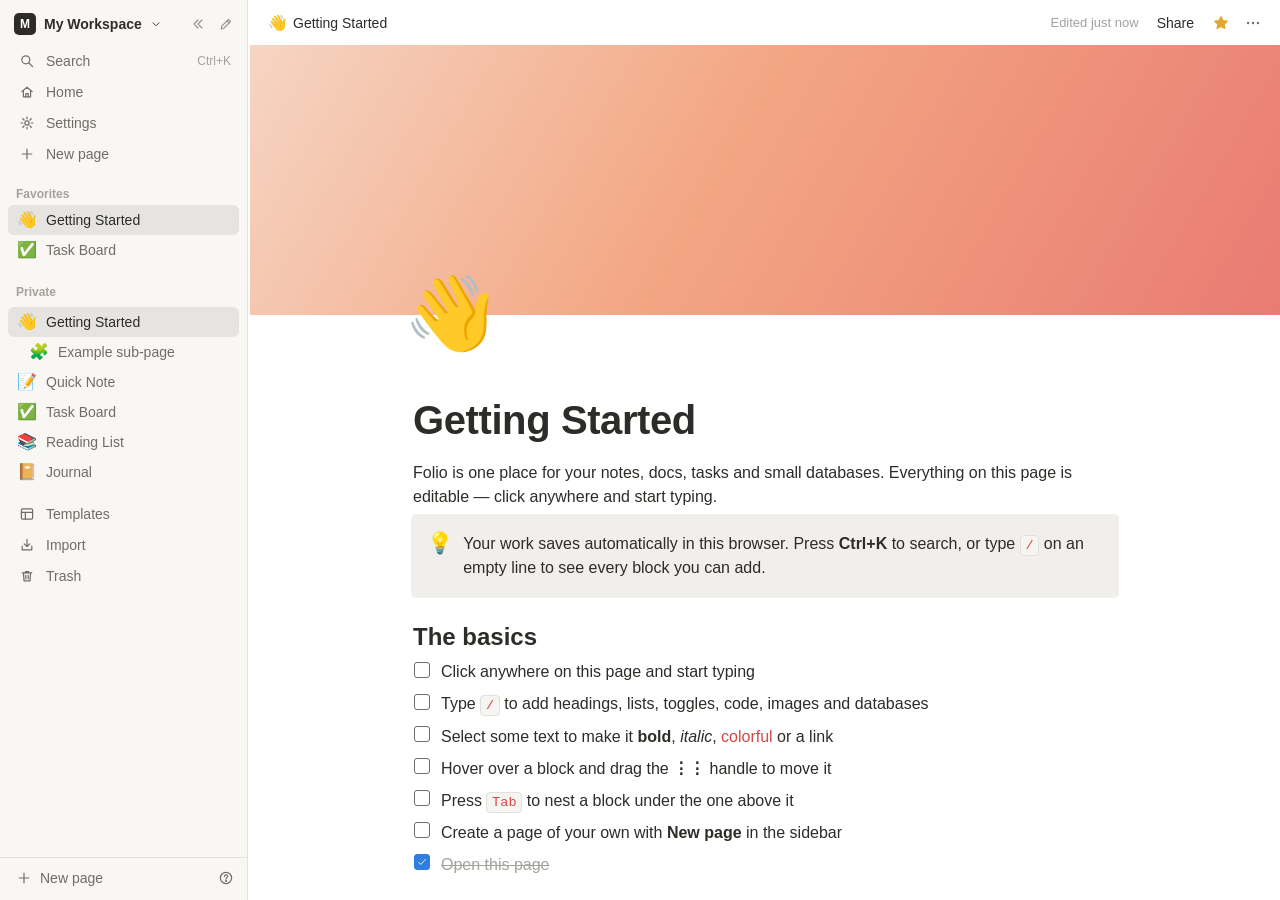
==== folio/app.html @ 6a649584 "Add Folio, a block-based notes and databases workspace A self-contained app in folio/ (plain HTML/CS" ====
<!doctype html>
<html lang="en">
  <head>
    <meta charset="utf-8" />
    <meta name="viewport" content="width=device-width, initial-scale=1" />
    <meta name="color-scheme" content="light dark" />
    <title>Folio</title>
    <link rel="icon" href="data:image/svg+xml,%3Csvg xmlns='http://www.w3.org/2000/svg' viewBox='0 0 32 32'%3E%3Crect x='4' y='3' width='20' height='26' rx='4' fill='%232d2c28'/%3E%3Crect x='9' y='6' width='19' height='23' rx='4' fill='%23f3a683' stroke='%232d2c28' stroke-width='2'/%3E%3Cpath d='M14 13h9M14 18h9M14 23h6' stroke='%232d2c28' stroke-width='2' stroke-linecap='round'/%3E%3C/svg%3E" />
    <link rel="stylesheet" href="css/app.css" />
    <script>
      // Apply the saved theme before first paint to avoid a flash.
      try {
        var s = JSON.parse(localStorage.getItem('folio.workspace.v1') || '{}').settings || {}
        var dark = s.theme === 'dark' || ((!s.theme || s.theme === 'system') && matchMedia('(prefers-color-scheme: dark)').matches)
        document.documentElement.setAttribute('data-theme', dark ? 'dark' : 'light')
      } catch (e) {}
    </script>
  </head>
  <body>
    <div id="app" class="app">
      <aside id="sidebar" class="sidebar" aria-label="Sidebar"></aside>
      <div id="resizer" class="sidebar-resizer" title="Drag to resize · Double-click to reset"></div>
      <main class="main">
        <header id="topbar" class="topbar"></header>
        <div id="scroller" class="scroller"><div id="view"></div></div>
        <aside id="peek" class="peek" aria-label="Page preview"></aside>
      </main>
    </div>
    <div id="overlay-root"></div>

    <script src="js/util.js"></script>
    <script src="js/emoji.js"></script>
    <script src="js/store.js"></script>
    <script src="js/md.js"></script>
    <script src="js/seed.js"></script>
    <script src="js/ui.js"></script>
    <script src="js/highlight.js"></script>
    <script src="js/database.js"></script>
    <script src="js/editor.js"></script>
    <script src="js/templates.js"></script>
    <script src="js/app.js"></script>
  </body>
</html>
---- folio/css/app.css ----
/* Folio — application styles */
:root {
  --font: ui-sans-serif, -apple-system, BlinkMacSystemFont, 'Segoe UI', 'Helvetica Neue', Helvetica, Arial, sans-serif, 'Apple Color Emoji', 'Segoe UI Emoji';
  --serif: 'Iowan Old Style', 'Palatino Linotype', Palatino, Georgia, 'Times New Roman', serif;
  --mono: ui-monospace, 'SF Mono', SFMono-Regular, Menlo, Consolas, 'Liberation Mono', monospace;
  --sidebar-w: 248px;
  --peek-w: min(620px, 50vw);
  --radius: 6px;

  --bg: #ffffff;
  --bg-sidebar: #f8f7f4;
  --bg-elev: #ffffff;
  --bg-soft: #f4f3f0;
  --bg-hover: rgba(40, 38, 30, 0.055);
  --bg-active: rgba(40, 38, 30, 0.09);
  --text: #2d2c28;
  --text-2: #6f6d67;
  --text-3: #a4a29c;
  --border: rgba(40, 38, 30, 0.1);
  --border-strong: rgba(40, 38, 30, 0.16);
  --accent: #2f7de1;
  --accent-hover: #2269c4;
  --accent-soft: rgba(47, 125, 225, 0.14);
  --danger: #d2463f;
  --shadow: 0 0 0 1px rgba(20, 20, 15, 0.05), 0 3px 6px rgba(20, 20, 15, 0.08), 0 9px 24px rgba(20, 20, 15, 0.14);
  --shadow-sm: 0 1px 2px rgba(20, 20, 15, 0.08);
  --code-bg: #f6f5f2;
  --inline-code: #d4493f;
  --select: rgba(47, 125, 225, 0.13);

  --c-gray: #7d7a75; --c-brown: #93674f; --c-orange: #cf6f1f; --c-yellow: #b98a1d; --c-green: #3f8a5f;
  --c-blue: #2f79b5; --c-purple: #8a5fb8; --c-pink: #c04d8a; --c-red: #cf4a43;
  --bg-gray: #f0efec; --bg-brown: #f5ede8; --bg-orange: #fbecdd; --bg-yellow: #fbf3db; --bg-green: #e6f2ea;
  --bg-blue: #e3eff8; --bg-purple: #efe8f6; --bg-pink: #f8e9f1; --bg-red: #fbe7e5;
  --p-gray: #e7e5e1; --p-brown: #eadfd8; --p-orange: #f8dcc4; --p-yellow: #f5e6b3; --p-green: #d3eadb;
  --p-blue: #d3e5f4; --p-purple: #e3d6f0; --p-pink: #f3d6e5; --p-red: #f6d3cf;
  --pt: #33312c;
}

[data-theme='dark'] {
  --bg: #191918;
  --bg-sidebar: #20201f;
  --bg-elev: #252524;
  --bg-soft: #232322;
  --bg-hover: rgba(255, 255, 255, 0.055);
  --bg-active: rgba(255, 255, 255, 0.09);
  --text: #e8e6e1;
  --text-2: #a09e98;
  --text-3: #64625e;
  --border: rgba(255, 255, 255, 0.085);
  --border-strong: rgba(255, 255, 255, 0.14);
  --accent: #3d8ef0;
  --accent-hover: #5a9ff2;
  --accent-soft: rgba(61, 142, 240, 0.2);
  --danger: #e5645d;
  --shadow: 0 0 0 1px rgba(255, 255, 255, 0.07), 0 3px 6px rgba(0, 0, 0, 0.3), 0 9px 24px rgba(0, 0, 0, 0.45);
  --shadow-sm: 0 1px 2px rgba(0, 0, 0, 0.3);
  --code-bg: #232322;
  --inline-code: #ef7d73;
  --select: rgba(61, 142, 240, 0.22);

  --c-gray: #9b9a97; --c-brown: #b9876d; --c-orange: #e08a45; --c-yellow: #d6ad4d; --c-green: #5fa979;
  --c-blue: #5b9fd6; --c-purple: #a883d6; --c-pink: #d670a8; --c-red: #e0706a;
  --bg-gray: #2c2c2b; --bg-brown: #372b25; --bg-orange: #3b2b1e; --bg-yellow: #383120; --bg-green: #223127;
  --bg-blue: #1e2e3d; --bg-purple: #2f253d; --bg-pink: #382431; --bg-red: #3b2422;
  --p-gray: #3d3d3b; --p-brown: #4a3a31; --p-orange: #5a3b22; --p-yellow: #574a23; --p-green: #2b4a36;
  --p-blue: #25425c; --p-purple: #43325c; --p-pink: #532f47; --p-red: #5a2f2c;
  --pt: #ecebe7;
  color-scheme: dark;
}

* { box-sizing: border-box; }
html, body { margin: 0; height: 100%; }
body {
  font-family: var(--font);
  font-size: 14px;
  color: var(--text);
  background: var(--bg);
  -webkit-font-smoothing: antialiased;
  -moz-osx-font-smoothing: grayscale;
  overflow: hidden;
}
button { font: inherit; color: inherit; background: none; border: 0; padding: 0; cursor: pointer; }
input, textarea, select { font: inherit; color: inherit; }
a { color: inherit; }
::selection { background: rgba(47, 125, 225, 0.28); }
.icon { display: inline-flex; align-items: center; justify-content: center; flex: none; line-height: 0; }
.spacer { flex: 1; }
.muted { color: var(--text-2); }
.small { font-size: 12px; }
kbd {
  font-family: var(--font); font-size: 11px; padding: 1px 5px; border-radius: 4px;
  background: var(--bg-soft); border: 1px solid var(--border); color: var(--text-2);
}
mark { background: rgba(255, 212, 0, 0.35); color: inherit; border-radius: 2px; }

/* ---------------------------------------------------------------- layout */
.app { display: flex; height: 100vh; width: 100vw; overflow: hidden; position: relative; }
.sidebar {
  width: var(--sidebar-w); flex: none; background: var(--bg-sidebar); display: flex; flex-direction: column;
  height: 100%; position: relative; z-index: 20; transition: transform 0.2s ease, width 0.2s ease, box-shadow 0.2s;
  user-select: none; border-right: 1px solid var(--border);
}
.sidebar-resizer { width: 5px; margin-left: -3px; cursor: col-resize; z-index: 21; flex: none; position: relative; }
.sidebar-resizer:hover, body.resizing .sidebar-resizer { box-shadow: inset -2px 0 0 var(--border-strong); }
body.resizing { cursor: col-resize; user-select: none; }
body.resizing .sidebar { transition: none; }
.main { flex: 1; min-width: 0; display: flex; flex-direction: column; height: 100%; position: relative; }
.scroller { flex: 1; overflow-y: auto; overflow-x: hidden; position: relative; }
.sidebar-collapsed .sidebar {
  position: absolute; left: 0; top: 48px; height: calc(100% - 96px); border-radius: 0 8px 8px 0;
  transform: translateX(calc(-100% - 10px)); box-shadow: var(--shadow); border: 0;
}
.sidebar-collapsed .sidebar-resizer { display: none; }
.sidebar-collapsed.sidebar-peek .sidebar { transform: none; }

/* ---------------------------------------------------------------- sidebar */
.sb-top { display: flex; align-items: center; padding: 8px 8px 4px 8px; gap: 2px; }
.sb-workspace {
  display: flex; align-items: center; gap: 8px; flex: 1; min-width: 0; padding: 5px 6px; border-radius: var(--radius);
  font-weight: 600; font-size: 14px;
}
.sb-workspace:hover { background: var(--bg-hover); }
.ws-icon {
  width: 22px; height: 22px; border-radius: 5px; background: var(--text); color: var(--bg); display: inline-flex;
  align-items: center; justify-content: center; font-size: 12px; font-weight: 700; flex: none;
}
.ws-icon.big { width: 36px; height: 36px; font-size: 18px; border-radius: 8px; }
.ws-name { overflow: hidden; text-overflow: ellipsis; white-space: nowrap; }
.sb-top-actions { display: flex; gap: 2px; opacity: 0.7; }
.sb-icon-btn {
  width: 26px; height: 26px; display: inline-flex; align-items: center; justify-content: center;
  border-radius: 5px; color: var(--text-2);
}
.sb-icon-btn:hover { background: var(--bg-active); color: var(--text); }
.sb-nav { padding: 2px 8px; display: flex; flex-direction: column; gap: 1px; }
.sb-item {
  display: flex; align-items: center; gap: 8px; width: 100%; min-height: 30px; padding: 0 8px; border-radius: var(--radius);
  color: var(--text-2); font-weight: 500; text-align: left; cursor: pointer; position: relative; outline: none;
}
.sb-item:hover, .sb-item:focus-visible { background: var(--bg-hover); }
.sb-item.active { background: var(--bg-active); color: var(--text); }
.sb-ico { width: 22px; height: 22px; display: inline-flex; align-items: center; justify-content: center; flex: none; }
.sb-title { flex: 1; min-width: 0; overflow: hidden; text-overflow: ellipsis; white-space: nowrap; }
.sb-hint { font-size: 12px; color: var(--text-3); }
.sb-scroll { flex: 1; overflow-y: auto; overflow-x: hidden; padding-bottom: 12px; }
.sb-section { display: flex; align-items: center; padding: 14px 8px 2px 16px; }
.sb-section-label {
  display: inline-flex; align-items: center; gap: 4px; font-size: 12px; font-weight: 600; color: var(--text-3);
  padding: 2px 4px; margin-left: -4px; border-radius: 4px;
}
.sb-section-label .icon { opacity: 0; }
.sb-section:hover .sb-section-label .icon { opacity: 1; }
.sb-section-label:hover { background: var(--bg-hover); color: var(--text-2); }
.sb-section-add { margin-left: auto; opacity: 0; }
.sb-section:hover .sb-section-add { opacity: 1; }
.sb-tree { padding: 0 8px; }
.sb-page { padding-right: 4px; }
.sb-ico-swap { position: relative; }
.sb-ico-page { display: inline-flex; align-items: center; justify-content: center; }
.sb-emoji { font-size: 16px; line-height: 1; }
.sb-toggle {
  position: absolute; inset: 0; display: none; align-items: center; justify-content: center; border-radius: 4px; color: var(--text-2);
}
.sb-toggle:hover { background: var(--bg-active); }
.sb-page:hover .sb-toggle { display: inline-flex; }
.sb-page:hover .sb-ico-swap .sb-toggle ~ * { display: none; }
.sb-page:hover .sb-ico-page { visibility: hidden; }
.sb-actions { display: none; align-items: center; gap: 1px; }
.sb-actions .sb-icon-btn { width: 22px; height: 22px; }
.sb-page:hover .sb-actions { display: inline-flex; }
.sb-empty { color: var(--text-3); font-size: 13px; padding: 5px 8px; }
.sb-muted { color: var(--text-3); }
.sb-gap { height: 10px; }
.sb-bottom { display: flex; align-items: center; padding: 6px 8px 8px; border-top: 1px solid var(--border); gap: 4px; }
.sb-new { flex: 1; display: flex; align-items: center; gap: 8px; padding: 6px 8px; border-radius: var(--radius); color: var(--text-2); font-weight: 500; }
.sb-new:hover { background: var(--bg-hover); }
.sb-page.drop-inside { background: var(--accent-soft); box-shadow: inset 0 0 0 1px var(--accent); }
.sb-page.drop-before::before, .sb-page.drop-after::after {
  content: ''; position: absolute; left: 8px; right: 8px; height: 3px; background: var(--accent); border-radius: 2px; opacity: 0.7;
}
.sb-page.drop-before::before { top: -2px; }
.sb-page.drop-after::after { bottom: -2px; }
.sb-item.drop-trash { background: rgba(210, 70, 63, 0.14); color: var(--danger); }

/* ---------------------------------------------------------------- topbar */
.topbar {
  height: 45px; flex: none; display: flex; align-items: center; padding: 0 12px; gap: 6px; background: var(--bg);
  position: relative; z-index: 5;
}
.top-btn {
  height: 28px; min-width: 28px; padding: 0 6px; display: inline-flex; align-items: center; justify-content: center; gap: 6px;
  border-radius: var(--radius); color: var(--text-2);
}
.top-btn:hover { background: var(--bg-hover); color: var(--text); }
.top-text { font-weight: 500; color: var(--text); padding: 0 10px; }
.top-btn.fav-on { color: #e0a82e; }
.crumbs { display: flex; align-items: center; min-width: 0; flex: 1; gap: 1px; overflow: hidden; }
.crumb {
  display: inline-flex; align-items: center; gap: 6px; padding: 3px 6px; border-radius: 4px; max-width: 220px; min-width: 0;
  white-space: nowrap; color: var(--text);
}
.crumb:hover { background: var(--bg-hover); }
.crumb.static { color: var(--text-2); }
.crumb.static:hover { background: none; }
.crumb-title { overflow: hidden; text-overflow: ellipsis; }
.crumb-icon { font-size: 15px; }
.crumb-sep { color: var(--text-3); padding: 0 1px; }
.lock-badge {
  display: inline-flex; align-items: center; gap: 4px; margin-left: 8px; padding: 2px 8px; border-radius: 4px; font-size: 12px;
  color: var(--text-2); background: var(--bg-soft);
}
.top-right { display: flex; align-items: center; gap: 2px; }
.top-edited { color: var(--text-3); font-size: 13px; margin-right: 6px; white-space: nowrap; }

/* ---------------------------------------------------------------- peek */
.peek {
  position: absolute; right: 0; top: 0; bottom: 0; width: var(--peek-w); background: var(--bg); z-index: 30;
  box-shadow: var(--shadow); transform: translateX(105%); transition: transform 0.22s cubic-bezier(0.2, 0.8, 0.3, 1);
  display: flex; flex-direction: column;
}
.peek-open .peek { transform: none; }
.peek-bar { height: 44px; display: flex; align-items: center; padding: 0 10px; gap: 4px; flex: none; }
.peek-scroll { flex: 1; overflow-y: auto; }

/* ---------------------------------------------------------------- page */
.view-page { min-height: 100%; }
.trash-banner {
  background: #e25b54; color: #fff; display: flex; align-items: center; justify-content: center; gap: 10px;
  padding: 8px 16px; font-size: 14px; position: sticky; top: 0; z-index: 4;
}
.banner-btn { border: 1px solid rgba(255, 255, 255, 0.6); border-radius: 5px; padding: 3px 10px; color: #fff; }
.banner-btn:hover { background: rgba(255, 255, 255, 0.15); }
.editor { position: relative; padding-bottom: 30vh; }
.page-missing { text-align: center; padding: 18vh 24px; color: var(--text-2); font-size: 16px; }
.big-emoji { font-size: 64px; margin-bottom: 12px; }

.page-cover { position: relative; height: 30vh; min-height: 160px; max-height: 280px; }
.in-peek-cover, .peek .page-cover { height: 200px; min-height: 0; }
.cover-img { position: absolute; inset: 0; background-size: cover; background-repeat: no-repeat; background-position: center 50%; }
.page-cover.repositioning .cover-img { cursor: move; }
.cover-controls {
  position: absolute; right: max(24px, calc(50% - 360px)); bottom: 12px; display: flex; gap: 0; opacity: 0;
  border-radius: 5px; overflow: hidden; background: var(--bg-elev); box-shadow: var(--shadow-sm); transition: opacity 0.15s; z-index: 3;
}
.page-cover:hover .cover-controls, .cover-controls.visible { opacity: 1; }
.cover-btn { padding: 4px 10px; font-size: 12px; color: var(--text-2); }
.cover-btn + .cover-btn { border-left: 1px solid var(--border); }
.cover-btn:hover { background: var(--bg-hover); color: var(--text); }
.cover-hint {
  position: absolute; top: 50%; left: 50%; transform: translate(-50%, -50%); background: rgba(0, 0, 0, 0.45); color: #fff;
  padding: 4px 12px; border-radius: 4px; font-size: 13px; pointer-events: none;
}

.page-content { max-width: 900px; margin: 0 auto; padding: 0 96px; font-size: 16px; line-height: 1.5; }
.page-content.full-width { max-width: none; }
.page-content.small-text { font-size: 14px; }
.page-content.font-serif { font-family: var(--serif); }
.page-content.font-mono { font-family: var(--mono); }
.page-content.font-mono .page-title, .page-content.font-serif .page-title { font-family: inherit; }
.peek .page-content { padding: 0 56px; }

.page-header { padding-top: 76px; position: relative; display: flow-root; }
.has-cover .page-header { padding-top: 0; }
.has-icon .page-header { padding-top: 64px; }
.has-cover.has-icon .page-header { padding-top: 0; }
.page-icon {
  font-size: 72px; line-height: 1.1; width: 86px; height: 86px; display: flex; align-items: center; justify-content: center;
  border-radius: 8px; cursor: pointer; margin-left: -4px; user-select: none;
}
.has-cover .page-icon { margin-top: -44px; position: relative; z-index: 2; }
.page-icon:hover { background: var(--bg-hover); }
.locked .page-icon { cursor: default; }
.locked .page-icon:hover { background: none; }
.page-controls { display: flex; gap: 2px; margin: 6px 0 2px -8px; min-height: 28px; opacity: 0; transition: opacity 0.12s; }
.page-header:hover .page-controls, .page-controls:focus-within { opacity: 1; }
.ctrl-btn {
  display: inline-flex; align-items: center; gap: 6px; padding: 4px 8px; border-radius: 4px; color: var(--text-3); font-size: 14px;
}
.ctrl-btn:hover { background: var(--bg-hover); color: var(--text-2); }
.page-title {
  font-size: 40px; font-weight: 700; line-height: 1.2; margin: 0 0 4px; padding: 3px 2px; outline: none; word-break: break-word;
  letter-spacing: -0.01em;
}
.small-text .page-title { font-size: 34px; }
.page-title:empty::before { content: attr(data-placeholder); color: var(--text-3); opacity: 0.65; cursor: text; }

.empty-state { margin: 14px 0 0; color: var(--text-2); font-size: 14px; }
.empty-hint { color: var(--text-3); margin-bottom: 8px; }
.empty-list { display: flex; flex-direction: column; gap: 1px; margin-left: -6px; }
.empty-opt { display: flex; align-items: center; gap: 8px; padding: 4px 6px; border-radius: 4px; color: var(--text-2); width: max-content; min-width: 200px; }
.empty-opt:hover { background: var(--bg-hover); color: var(--text); }
.empty-section { font-size: 12px; font-weight: 600; color: var(--text-3); margin: 16px 0 6px; }

/* row properties */
.row-props { margin: 8px 0 0; font-size: 14px; }
.prop-row { display: flex; align-items: flex-start; min-height: 34px; }
.prop-label {
  width: 160px; flex: none; display: flex; align-items: center; gap: 8px; color: var(--text-2); padding: 6px 6px; border-radius: 4px;
  cursor: pointer; overflow: hidden;
}
.prop-label span:last-child { overflow: hidden; text-overflow: ellipsis; white-space: nowrap; }
.prop-label:hover { background: var(--bg-hover); }
.prop-value { flex: 1; min-width: 0; padding: 6px 8px; border-radius: 4px; cursor: pointer; min-height: 32px; display: flex; align-items: center; flex-wrap: wrap; gap: 4px; }
.prop-value:hover, .prop-value.editing { background: var(--bg-hover); }
.prop-empty { color: var(--text-3); }
.prop-add { display: flex; align-items: center; gap: 8px; padding: 6px; color: var(--text-3); border-radius: 4px; margin-top: 2px; }
.prop-add:hover { background: var(--bg-hover); color: var(--text-2); }
.prop-sep { height: 1px; background: var(--border); margin: 14px 0 6px; }

/* ---------------------------------------------------------------- blocks */
.page-body { padding-top: 4px; }
.blocks { position: relative; }
.page-tail { min-height: 120px; cursor: text; }
.block { position: relative; border-radius: 4px; }
.block-row { position: relative; display: flex; align-items: flex-start; padding: 1px 0; }
.block-content { flex: 1; min-width: 0; display: flex; align-items: flex-start; border-radius: 4px; }
.block-text {
  flex: 1; min-width: 1px; padding: 3px 2px; outline: none; white-space: pre-wrap; word-break: break-word; caret-color: var(--text);
  min-height: 1.5em;
}
.block-text:empty::before { content: attr(data-placeholder); color: var(--text-3); pointer-events: none; }
.block-text.ph-focus:empty::before { content: none; }
.block-text.ph-focus:empty:focus::before { content: attr(data-placeholder); }
.block-text a { color: inherit; text-decoration: underline; text-decoration-color: var(--text-3); text-underline-offset: 2px; cursor: pointer; }
.block-text a:hover { text-decoration-color: var(--text); }
.block-text code, .page-link code {
  font-family: var(--mono); font-size: 85%; background: var(--code-bg); color: var(--inline-code); padding: 0.15em 0.35em;
  border-radius: 4px; border: 1px solid var(--border);
}
.block-children { padding-left: 1.6em; }
.bt-callout .block-children { padding-left: 0; }

/* handle */
.block-handle {
  position: absolute; left: -48px; top: 2px; display: flex; align-items: center; gap: 0; opacity: 0; transition: opacity 0.1s;
  height: 26px; user-select: none;
}
.block-row:hover > .block-handle, .block.selected > .block-row > .block-handle { opacity: 1; }
.bh-btn { width: 22px; height: 24px; display: inline-flex; align-items: center; justify-content: center; border-radius: 4px; color: var(--text-3); cursor: pointer; }
.bh-drag { width: 18px; cursor: grab; }
.bh-btn:hover { background: var(--bg-hover); color: var(--text-2); }
.bt-h1 > .block-row > .block-handle { top: 20px; }
.bt-h2 > .block-row > .block-handle { top: 14px; }
.bt-h3 > .block-row > .block-handle { top: 9px; }
.bt-callout > .block-row > .block-handle { top: 14px; }
.bt-code > .block-row > .block-handle { top: 8px; }
.bt-image > .block-row > .block-handle, .bt-database > .block-row > .block-handle { top: 4px; }

.block.selected > .block-row { background: var(--select); border-radius: 4px; }
.block.selected > .block-row .block-content { background: transparent; }
.block.dragging { opacity: 0.4; }
.block.flash > .block-row { animation: flash 1.6s ease; }
@keyframes flash { 0%, 30% { background: rgba(255, 212, 0, 0.35); } 100% { background: transparent; } }
.drop-line { position: absolute; height: 4px; background: var(--accent); opacity: 0.55; border-radius: 2px; pointer-events: none; z-index: 5; display: none; }
.select-rect { position: fixed; background: rgba(47, 125, 225, 0.12); border: 1px solid rgba(47, 125, 225, 0.4); z-index: 50; pointer-events: none; }

/* headings */
.bt-h1 { margin-top: 1.4em; }
.bt-h2 { margin-top: 1.1em; }
.bt-h3 { margin-top: 0.8em; }
.bt-h1 .block-text { font-size: 1.875em; font-weight: 700; line-height: 1.3; }
.bt-h2 .block-text { font-size: 1.5em; font-weight: 650; line-height: 1.3; }
.bt-h3 .block-text { font-size: 1.25em; font-weight: 600; line-height: 1.3; }
.blocks > .block:first-child { margin-top: 2px; }

/* lists */
.list-marker { flex: none; width: 1.6em; text-align: center; padding: 3px 0; user-select: none; }
.bullet-marker { font-size: 1.4em; line-height: 1.05; padding-top: 1px; }
.num-marker { text-align: right; padding-right: 0.35em; font-variant-numeric: tabular-nums; }
.todo-check {
  flex: none; width: 16px; height: 16px; margin: 0.28em 0.55em 0 0.2em; border: 1.5px solid var(--text-2); border-radius: 3px;
  display: flex; align-items: center; justify-content: center; cursor: pointer; color: transparent; transition: background 0.1s;
}
.todo-check:hover { background: var(--bg-hover); }
.checked .todo-check { background: var(--accent); border-color: var(--accent); color: #fff; }
.checked > .block-row .block-text { text-decoration: line-through; color: var(--text-3); text-decoration-color: var(--text-3); }
.toggle-arrow {
  flex: none; width: 1.5em; height: 1.5em; margin-top: 3px; display: flex; align-items: center; justify-content: center; border-radius: 4px;
  cursor: pointer; transition: transform 0.15s; color: var(--text);
}
.toggle-arrow .icon svg { stroke-width: 2.2; }
.toggle-arrow:hover { background: var(--bg-hover); }
.bt-toggle.open > .block-row .toggle-arrow { transform: rotate(90deg); }
.toggle-empty { color: var(--text-3); padding: 3px 2px 3px 0.1em; cursor: pointer; font-size: 0.95em; }
.toggle-empty:hover { color: var(--text-2); }

/* quote & callout */
.bt-quote > .block-row .block-text { border-left: 3px solid currentColor; padding-left: 14px; font-size: 1.1em; margin: 2px 0; }
.callout {
  display: flex; flex: 1; min-width: 0; padding: 14px 16px 14px 12px; border-radius: 5px; background: var(--bg-soft); gap: 6px;
  border: 1px solid transparent;
}
.callout-icon { font-size: 1.3em; line-height: 1.35; width: 1.5em; text-align: center; cursor: pointer; border-radius: 4px; height: 1.6em; flex: none; user-select: none; }
.callout-icon:hover { background: var(--bg-hover); }
.callout-main { flex: 1; min-width: 0; }
.callout-main > .block-children { margin-left: -2px; }

/* divider */
.divider { flex: 1; padding: 10px 2px; cursor: pointer; }
.divider hr { border: 0; border-top: 1px solid var(--border-strong); margin: 0; }

/* code */
.code-wrap { flex: 1; min-width: 0; background: var(--code-bg); border-radius: 5px; margin: 4px 0; position: relative; border: 1px solid var(--border); }
.code-bar { position: absolute; top: 4px; left: 8px; right: 8px; display: flex; align-items: center; gap: 6px; opacity: 0; transition: opacity 0.1s; user-select: none; z-index: 1; }
.code-wrap:hover .code-bar, .code-wrap:focus-within .code-bar { opacity: 1; }
.code-lang { background: transparent; border: 0; color: var(--text-2); font-size: 12px; padding: 2px 4px; border-radius: 4px; cursor: pointer; outline: none; }
.code-lang:hover { background: var(--bg-hover); }
.code-lang option { background: var(--bg-elev); color: var(--text); }
.code-copy { display: inline-flex; align-items: center; gap: 4px; font-size: 12px; color: var(--text-2); padding: 2px 6px; border-radius: 4px; }
.code-copy:hover { background: var(--bg-hover); }
.code-text {
  margin: 0; padding: 30px 20px 18px 22px !important; font-family: var(--mono); font-size: 13.5px; line-height: 1.6; white-space: pre;
  overflow-x: auto; tab-size: 2; min-height: 2.4em;
}
.small-text .code-text { font-size: 12.5px; }
.tok-keyword { color: #a3399b; }
.tok-string { color: #3b8a4e; }
.tok-comment { color: #8e8b84; font-style: italic; }
.tok-number { color: #c1561f; }
.tok-fn { color: #2d6fb9; }
.tok-type { color: #a7722a; }
.tok-attr { color: #b04a4a; }
[data-theme='dark'] .tok-keyword { color: #d68ad6; }
[data-theme='dark'] .tok-string { color: #9bd28b; }
[data-theme='dark'] .tok-comment { color: #7d7b75; }
[data-theme='dark'] .tok-number { color: #f0a36c; }
[data-theme='dark'] .tok-fn { color: #7fb4f0; }
[data-theme='dark'] .tok-type { color: #e8c07a; }
[data-theme='dark'] .tok-attr { color: #ef8e8e; }

/* page links */
.page-link {
  display: flex; align-items: center; gap: 6px; flex: 1; padding: 3px 2px; border-radius: 4px; text-decoration: none; cursor: pointer; min-width: 0;
  position: relative;
}
.page-link:hover { background: var(--bg-hover); }
.pl-icon { width: 1.4em; display: inline-flex; justify-content: center; color: var(--text-2); flex: none; }
.pl-icon.emoji { font-size: 1.1em; }
.pl-arrow { position: absolute; left: 1.1em; bottom: 4px; color: var(--text); background: var(--bg); border-radius: 2px; line-height: 0; }
.pl-arrow .icon svg { transform: rotate(45deg); stroke-width: 2.5; }
.pl-title { font-weight: 500; text-decoration: underline; text-decoration-color: var(--border-strong); text-underline-offset: 3px; overflow: hidden; text-overflow: ellipsis; white-space: nowrap; }
.page-link.missing .pl-title { color: var(--text-3); text-decoration: line-through; }

/* mentions */
.mention { border-radius: 3px; padding: 0 2px; cursor: pointer; white-space: nowrap; user-select: all; }
.mention-page { text-decoration: none !important; font-weight: 500; }
.mention-page:hover { background: var(--bg-hover); }
.mention-page.missing { color: var(--text-3); text-decoration: line-through !important; }
.mention-date { color: var(--text-2); }
.mention-date:hover { background: var(--bg-hover); }

/* image */
.image-block { flex: 1; min-width: 0; display: flex; flex-direction: column; align-items: center; padding: 4px 0; }
.image-empty {
  width: 100%; display: flex; align-items: center; gap: 10px; padding: 14px 14px; border-radius: 4px; background: var(--bg-soft); color: var(--text-2); cursor: pointer;
}
.image-empty:hover { background: var(--bg-active); }
.image-frame { position: relative; max-width: 100%; border-radius: 4px; line-height: 0; }
.image-frame img { width: 100%; height: auto; border-radius: 4px; display: block; }
.image-frame.broken { min-height: 80px; background: var(--bg-soft); }
.image-frame.broken img { display: none; }
.image-frame.broken::after { content: 'Image could not be loaded'; color: var(--text-3); font-size: 13px; line-height: 80px; display: block; text-align: center; }
.img-resize {
  position: absolute; top: 0; bottom: 0; width: 14px; cursor: col-resize; display: flex; align-items: center; justify-content: center; opacity: 0;
}
.img-resize::after { content: ''; width: 5px; height: 44px; max-height: 50%; border-radius: 4px; background: rgba(15, 15, 15, 0.6); border: 1px solid rgba(255, 255, 255, 0.8); }
.img-resize.left { left: 0; }
.img-resize.right { right: 0; }
.image-frame:hover .img-resize, .image-frame:hover .img-tools { opacity: 1; }
.img-tools { position: absolute; top: 8px; right: 8px; display: flex; gap: 2px; background: rgba(20, 20, 20, 0.65); border-radius: 5px; padding: 2px; opacity: 0; }
.img-tool { width: 26px; height: 24px; display: inline-flex; align-items: center; justify-content: center; color: #fff; border-radius: 4px; }
.img-tool:hover { background: rgba(255, 255, 255, 0.18); }
.image-caption { width: 100%; font-size: 14px; color: var(--text-2); text-align: left; min-height: 0; }
.image-caption:empty::before { content: none !important; }
.bt-image:hover .image-caption:empty::before, .image-caption:empty:focus::before { content: attr(data-placeholder) !important; }

/* table of contents */
.toc { flex: 1; padding: 4px 0; display: flex; flex-direction: column; }
.toc-item { color: var(--text-2); text-decoration: underline; text-decoration-color: var(--border-strong); text-underline-offset: 3px; padding: 3px 2px; border-radius: 4px; font-size: 0.9em; }
.toc-item:hover { background: var(--bg-hover); color: var(--text); }
.toc-h2 { margin-left: 24px; }
.toc-h3 { margin-left: 48px; }
.toc-empty { color: var(--text-3); font-size: 0.9em; padding: 3px 2px; }
.inline-db { flex: 1; min-width: 0; margin: 6px 0 12px; }

/* colors */
.c-gray, .block.c-gray > .block-row { color: var(--c-gray); }
.c-brown, .block.c-brown > .block-row { color: var(--c-brown); }
.c-orange, .block.c-orange > .block-row { color: var(--c-orange); }
.c-yellow, .block.c-yellow > .block-row { color: var(--c-yellow); }
.c-green, .block.c-green > .block-row { color: var(--c-green); }
.c-blue, .block.c-blue > .block-row { color: var(--c-blue); }
.c-purple, .block.c-purple > .block-row { color: var(--c-purple); }
.c-pink, .block.c-pink > .block-row { color: var(--c-pink); }
.c-red, .block.c-red > .block-row { color: var(--c-red); }
span.bg-gray, .block.bg-gray > .block-row > .block-content, .bt-callout.bg-gray .callout { background: var(--bg-gray); }
span.bg-brown, .block.bg-brown > .block-row > .block-content, .bt-callout.bg-brown .callout { background: var(--bg-brown); }
span.bg-orange, .block.bg-orange > .block-row > .block-content, .bt-callout.bg-orange .callout { background: var(--bg-orange); }
span.bg-yellow, .block.bg-yellow > .block-row > .block-content, .bt-callout.bg-yellow .callout { background: var(--bg-yellow); }
span.bg-green, .block.bg-green > .block-row > .block-content, .bt-callout.bg-green .callout { background: var(--bg-green); }
span.bg-blue, .block.bg-blue > .block-row > .block-content, .bt-callout.bg-blue .callout { background: var(--bg-blue); }
span.bg-purple, .block.bg-purple > .block-row > .block-content, .bt-callout.bg-purple .callout { background: var(--bg-purple); }
span.bg-pink, .block.bg-pink > .block-row > .block-content, .bt-callout.bg-pink .callout { background: var(--bg-pink); }
span.bg-red, .block.bg-red > .block-row > .block-content, .bt-callout.bg-red .callout { background: var(--bg-red); }
.bt-callout[class*='bg-'] > .block-row > .block-content { background: none; }
span[class*='bg-'] { border-radius: 3px; padding: 0 1px; }
.color-swatch {
  width: 22px; height: 22px; border-radius: 4px; display: inline-flex; align-items: center; justify-content: center; font-weight: 600;
  border: 1px solid var(--border-strong); font-size: 13px; flex: none;
}
.color-swatch.c-default { color: var(--text); }
.color-swatch.bg-default { background: var(--bg); }
.color-dot { width: 14px; height: 14px; border-radius: 3px; flex: none; border: 1px solid var(--border); }

/* ---------------------------------------------------------------- format bar */
.format-bar {
  position: fixed; z-index: 90; display: none; align-items: stretch; height: 34px; background: var(--bg-elev); border-radius: 6px;
  box-shadow: var(--shadow); padding: 0; overflow: hidden; user-select: none;
}
.tb-btn { min-width: 32px; padding: 0 7px; display: inline-flex; align-items: center; justify-content: center; color: var(--text); font-size: 14px; }
.tb-btn:hover { background: var(--bg-hover); }
.tb-btn.on { color: var(--accent); }
.tb-wide { padding: 0 9px; }
.tb-type { display: inline-flex; align-items: center; gap: 5px; white-space: nowrap; }
.tb-txt { font-size: 15px; line-height: 1; }
.tb-sep { width: 1px; background: var(--border); margin: 0; }

/* ---------------------------------------------------------------- popovers & menus */
#overlay-root { position: relative; z-index: 100; }
.popover {
  position: fixed; z-index: 100; background: var(--bg-elev); border-radius: 7px; box-shadow: var(--shadow); max-height: 70vh;
  display: flex; flex-direction: column; overflow: hidden; outline: none; animation: pop-in 0.1s ease-out;
}
@keyframes pop-in { from { opacity: 0; transform: translateY(-2px); } to { opacity: 1; transform: none; } }
.menu { display: flex; flex-direction: column; min-height: 0; max-height: 70vh; }
.menu-list { overflow-y: auto; padding: 5px 0; min-height: 0; }
.menu-search, .pop-input, .emoji-search, .opt-search, .set-input, .rule-input, .db-search {
  border: 1px solid var(--border-strong); background: var(--bg-soft); border-radius: 5px; padding: 5px 9px; outline: none; font-size: 14px;
  width: 100%;
}
.menu-search:focus, .pop-input:focus, .emoji-search:focus, .set-input:focus, .rule-input:focus, .db-search:focus { border-color: var(--accent); box-shadow: 0 0 0 3px var(--accent-soft); }
.menu > .menu-search { margin: 8px 8px 2px; width: calc(100% - 16px); }
.menu-item {
  display: flex; align-items: center; gap: 10px; margin: 0 4px; padding: 0 8px; min-height: 30px; border-radius: 5px; cursor: pointer;
  color: var(--text); font-size: 14px; user-select: none;
}
.menu-item .icon { color: var(--text-2); }
.menu-item.active, .menu-item:hover { background: var(--bg-hover); }
.menu-item.danger:hover, .menu-item.danger.active { color: var(--danger); }
.menu-item.danger:hover .icon, .menu-item.danger.active .icon { color: var(--danger); }
.menu-item.disabled { opacity: 0.5; cursor: default; }
.menu-label { flex: 1; min-width: 0; overflow: hidden; text-overflow: ellipsis; white-space: nowrap; }
.menu-hint { color: var(--text-3); font-size: 12px; white-space: nowrap; }
.menu-crumb { color: var(--text-3); font-size: 12px; }
.menu-emoji { width: 20px; text-align: center; font-size: 16px; flex: none; }
.menu-header { padding: 8px 14px 4px; font-size: 12px; font-weight: 600; color: var(--text-3); user-select: none; }
.menu-divider { height: 1px; background: var(--border); margin: 5px 0; }
.menu-empty { padding: 8px 14px; color: var(--text-3); }
.menu-foot { padding: 6px 14px 4px; font-size: 12px; color: var(--text-3); line-height: 1.6; }
.menu-pad { padding: 6px 8px; }
.glyph { font-size: 13px; font-weight: 600; width: 20px; text-align: center; color: var(--text-2); }
.input-pop { padding: 8px; }
.input-pop-row { display: flex; gap: 6px; }
.pop-label { font-size: 12px; color: var(--text-2); margin-bottom: 6px; }
.link-pop { display: flex; align-items: center; gap: 6px; padding: 6px 8px; font-size: 13px; }
.link-pop-url { flex: 1; min-width: 0; overflow: hidden; text-overflow: ellipsis; white-space: nowrap; color: var(--text-2); max-width: 280px; }
.prop-name-row { display: flex; align-items: center; gap: 8px; }
.switch { width: 30px; height: 18px; border-radius: 9px; background: var(--border-strong); position: relative; flex: none; transition: background 0.15s; }
.switch::after { content: ''; position: absolute; left: 2px; top: 2px; width: 14px; height: 14px; border-radius: 50%; background: #fff; transition: transform 0.15s; box-shadow: var(--shadow-sm); }
.switch.on { background: var(--accent); }
.switch.on::after { transform: translateX(12px); }
.font-row { display: flex; gap: 4px; padding: 2px 8px 6px; }
.font-opt { flex: 1; display: flex; flex-direction: column; align-items: center; padding: 6px 0 4px; border-radius: 5px; font-size: 12px; color: var(--text-2); }
.font-opt:hover { background: var(--bg-hover); }
.font-opt.active { color: var(--accent); }
.font-ag { font-size: 24px; line-height: 1.2; color: var(--text); }
.font-opt.active .font-ag { color: var(--accent); }
.f-serif { font-family: var(--serif); }
.f-mono { font-family: var(--mono); }
.ws-card { display: flex; align-items: center; gap: 10px; padding: 8px 14px 6px; }
.ws-card-name { font-weight: 600; }

/* command menu */
.cmd-pop { max-height: min(380px, 60vh); }
.cmd-menu { overflow-y: auto; padding: 4px 0 6px; }
.cmd-item { display: flex; align-items: center; gap: 10px; margin: 0 4px; padding: 4px 8px; border-radius: 5px; cursor: pointer; }
.cmd-item.active { background: var(--bg-hover); }
.cmd-icon {
  width: 44px; height: 44px; border-radius: 6px; border: 1px solid var(--border); background: var(--bg); display: flex; align-items: center;
  justify-content: center; flex: none; color: var(--text-2); font-size: 16px;
}
.cmd-icon .glyph { font-size: 16px; width: auto; color: var(--text); }
.cmd-icon .icon svg { width: 20px; height: 20px; }
.cmd-text { flex: 1; min-width: 0; }
.cmd-label { font-size: 14px; }
.cmd-desc { font-size: 12px; color: var(--text-3); overflow: hidden; text-overflow: ellipsis; white-space: nowrap; }
.cmd-hint { font-size: 12px; color: var(--text-3); }
.cmd-pop.compact .cmd-icon { width: 24px; height: 24px; border: 0; background: none; font-size: 16px; }
.cmd-pop.compact .cmd-icon .icon svg { width: 16px; height: 16px; }
.cmd-pop.compact .cmd-item { padding: 3px 8px; }
.cmd-pop.compact .cmd-text { display: flex; align-items: baseline; gap: 8px; }
.cmd-pop.compact .cmd-desc { font-size: 12px; }

/* buttons */
.btn {
  display: inline-flex; align-items: center; justify-content: center; gap: 6px; height: 32px; padding: 0 12px; border-radius: 5px;
  border: 1px solid var(--border-strong); background: var(--bg-elev); font-weight: 500; white-space: nowrap;
}
.btn:hover { background: var(--bg-hover); }
.btn-primary { background: var(--accent); color: #fff; border-color: transparent; }
.btn-primary:hover { background: var(--accent-hover); }
.btn-danger { background: var(--danger); color: #fff; border-color: transparent; }
.btn-danger:hover { filter: brightness(1.05); background: var(--danger); }
.btn-sm { height: 28px; padding: 0 10px; font-size: 13px; }
.btn-block { width: 100%; }
.btn-ghost { display: inline-flex; align-items: center; gap: 4px; padding: 4px 8px; border-radius: 4px; color: var(--text-2); font-size: 13px; }
.btn-ghost:hover { background: var(--bg-hover); color: var(--text); }
.btn-icon { width: 28px; height: 28px; display: inline-flex; align-items: center; justify-content: center; border-radius: 5px; color: var(--text-2); flex: none; }
.btn-icon:hover { background: var(--bg-hover); color: var(--text); }
.btn-icon.on { color: var(--accent); }
.btn-text { display: inline-flex; align-items: center; gap: 6px; height: 28px; padding: 0 8px; border-radius: 5px; color: var(--text-2); font-size: 14px; white-space: nowrap; }
.btn-text:hover { background: var(--bg-hover); color: var(--text); }
.btn-text.on { color: var(--accent); }
.btn-text.danger { color: var(--danger); }

/* modal */
.modal-backdrop {
  position: fixed; inset: 0; background: rgba(15, 15, 12, 0.4); z-index: 80; display: flex; align-items: center; justify-content: center;
  padding: 24px; animation: fade 0.12s ease-out;
}
.modal-backdrop.top { align-items: flex-start; padding-top: 12vh; }
.modal-backdrop.closing { opacity: 0; transition: opacity 0.12s; }
@keyframes fade { from { opacity: 0; } to { opacity: 1; } }
.modal {
  background: var(--bg-elev); border-radius: 10px; box-shadow: var(--shadow); max-width: 100%; max-height: 86vh; display: flex; flex-direction: column;
  overflow: hidden; outline: none; animation: pop-in 0.14s ease-out;
}
.confirm { padding: 22px 22px 18px; }
.confirm-title { font-size: 16px; font-weight: 600; margin-bottom: 6px; }
.confirm-body { color: var(--text-2); line-height: 1.5; }
.confirm-actions { display: flex; justify-content: flex-end; gap: 8px; margin-top: 20px; }

/* toast */
.toasts { position: fixed; bottom: 24px; left: 50%; transform: translateX(-50%); z-index: 200; display: flex; flex-direction: column; gap: 8px; align-items: center; }
.toast {
  display: flex; align-items: center; gap: 12px; background: #2d2c28; color: #fff; padding: 9px 14px; border-radius: 7px; font-size: 14px;
  box-shadow: 0 6px 20px rgba(0, 0, 0, 0.25); animation: toast-in 0.18s ease-out; transition: opacity 0.3s, transform 0.3s;
}
[data-theme='dark'] .toast { background: #3a3a38; }
.toast.out { opacity: 0; transform: translateY(8px); }
.toast-action { color: #8fc1ff; font-weight: 600; }
@keyframes toast-in { from { opacity: 0; transform: translateY(8px); } to { opacity: 1; transform: none; } }

/* emoji picker */
.emoji-picker { display: flex; flex-direction: column; height: 380px; }
.emoji-head { display: flex; align-items: center; border-bottom: 1px solid var(--border); padding: 0 8px; height: 40px; flex: none; }
.emoji-tabs { flex: 1; display: flex; height: 100%; }
.emoji-tab { display: flex; align-items: center; padding: 0 8px; font-size: 14px; font-weight: 500; box-shadow: inset 0 -2px 0 var(--text); }
.emoji-actions { display: flex; gap: 2px; }
.emoji-search-row { padding: 8px 10px 4px; flex: none; }
.emoji-scroll { overflow-y: auto; padding: 0 8px 8px; flex: 1; }
.emoji-cat { font-size: 12px; color: var(--text-3); font-weight: 600; padding: 10px 4px 4px; }
.emoji-grid { display: grid; grid-template-columns: repeat(12, 1fr); }
.emoji-cell { font-size: 22px; height: 32px; border-radius: 5px; line-height: 1; display: flex; align-items: center; justify-content: center; }
.emoji-cell:hover { background: var(--bg-hover); }

/* cover / image picker */
.cover-picker { display: flex; flex-direction: column; max-height: 420px; }
.cover-tabs { display: flex; align-items: center; gap: 4px; padding: 0 8px; border-bottom: 1px solid var(--border); height: 40px; flex: none; }
.cover-tab { padding: 0 8px; height: 100%; font-size: 14px; color: var(--text-2); }
.cover-tab.active { color: var(--text); box-shadow: inset 0 -2px 0 var(--text); }
.cover-body { padding: 10px 12px 14px; overflow-y: auto; }
.cover-section { font-size: 12px; font-weight: 600; color: var(--text-3); margin: 4px 0 8px; }
.cover-grid { display: grid; grid-template-columns: repeat(4, 1fr); gap: 8px; margin-bottom: 12px; }
.cover-swatch { height: 64px; border-radius: 5px; background-size: cover; transition: transform 0.1s, opacity 0.1s; }
.cover-swatch:hover { opacity: 0.85; }
.upload-zone, .link-zone { display: flex; flex-direction: column; gap: 10px; align-items: center; text-align: center; padding: 6px 0; }

/* date picker */
.date-picker { padding: 8px; }
.dp-input { margin-bottom: 8px; }
.dp-head { display: flex; align-items: center; gap: 2px; padding: 2px 2px 6px 4px; }
.dp-title { font-weight: 600; font-size: 14px; }
.dp-grid { display: grid; grid-template-columns: repeat(7, 1fr); gap: 1px; }
.dp-dow { font-size: 11px; color: var(--text-3); text-align: center; padding: 4px 0; }
.dp-day { height: 30px; border-radius: 5px; font-size: 13px; }
.dp-day:hover { background: var(--bg-hover); }
.dp-day.other { color: var(--text-3); }
.dp-day.today { color: var(--danger); font-weight: 600; }
.dp-day.selected { background: var(--accent); color: #fff; }
.dp-foot { border-top: 1px solid var(--border); margin-top: 6px; padding-top: 6px; }

/* ---------------------------------------------------------------- databases */
.db { width: 100%; }
.db.full { padding-bottom: 20px; }
.db-title-row { display: flex; align-items: center; gap: 8px; margin: 4px 0 4px; }
.db-title-icon { font-size: 20px; }
.db-title { font-size: 20px; font-weight: 700; outline: none; padding: 2px; min-width: 60px; }
.db-title:empty::before { content: attr(data-placeholder); color: var(--text-3); }
.db-open { opacity: 0; }
.db-title-row:hover .db-open { opacity: 1; }
.db-toolbar { display: flex; align-items: center; justify-content: space-between; gap: 8px; border-bottom: 1px solid var(--border); min-height: 40px; flex-wrap: wrap; }
.db-tabs { display: flex; align-items: center; gap: 2px; overflow-x: auto; min-width: 0; }
.db-tab {
  display: inline-flex; align-items: center; gap: 6px; height: 40px; padding: 0 8px; color: var(--text-2); font-size: 14px; white-space: nowrap;
  position: relative; border-radius: 0;
}
.db-tab:hover { color: var(--text); }
.db-tab.active { color: var(--text); font-weight: 500; }
.db-tab.active::after { content: ''; position: absolute; left: 6px; right: 6px; bottom: -1px; height: 2px; background: var(--text); border-radius: 2px; }
.db-add-view { margin-left: 2px; }
.db-actions { display: flex; align-items: center; gap: 2px; }
.db-search { width: 160px; height: 28px; font-size: 13px; }
.db-new { margin-left: 4px; }
.db-chips { display: flex; gap: 6px; padding: 8px 0 2px; flex-wrap: wrap; }
.chip {
  display: inline-flex; align-items: center; gap: 5px; height: 26px; padding: 0 9px; border-radius: 13px; font-size: 13px; color: var(--accent);
  background: var(--accent-soft); border: 1px solid transparent;
}
.chip:hover { border-color: var(--accent); }
.db-body { padding-top: 4px; }
.db-missing, .db-need, .db-empty { padding: 20px; color: var(--text-2); display: flex; flex-direction: column; align-items: flex-start; gap: 10px; font-size: 14px; background: var(--bg-soft); border-radius: 6px; margin: 8px 0; }
.db-empty { background: none; padding: 12px 4px; color: var(--text-3); }

/* values */
.pill {
  display: inline-flex; align-items: center; gap: 5px; height: 20px; padding: 0 7px; border-radius: 4px; font-size: 13px; line-height: 1;
  color: var(--pt); white-space: nowrap; max-width: 100%; background: var(--p-gray);
}
.pill-text { overflow: hidden; text-overflow: ellipsis; }
.pill.status { border-radius: 10px; }
.pill .dot { width: 7px; height: 7px; border-radius: 50%; background: currentColor; opacity: 0.55; flex: none; }
.pill-x { display: inline-flex; opacity: 0.6; margin-right: -3px; }
.pill-x:hover { opacity: 1; }
.pills { display: inline-flex; flex-wrap: wrap; gap: 4px; }
.opt-gray, .col-gray .board-head .pill { background: var(--p-gray); }
.opt-brown { background: var(--p-brown); }
.opt-orange { background: var(--p-orange); }
.opt-yellow { background: var(--p-yellow); }
.opt-green { background: var(--p-green); }
.opt-blue { background: var(--p-blue); }
.opt-purple { background: var(--p-purple); }
.opt-pink { background: var(--p-pink); }
.opt-red { background: var(--p-red); }
.opt-none { background: transparent; color: var(--text-2); padding-left: 0; }
.cb {
  width: 16px; height: 16px; border: 1.5px solid var(--text-2); border-radius: 3px; display: inline-flex; align-items: center; justify-content: center;
  color: transparent; flex: none;
}
.cb.on { background: var(--accent); border-color: var(--accent); color: #fff; }
.v-title { display: inline-flex; align-items: center; gap: 6px; font-weight: 500; min-width: 0; }
.v-title-text { overflow: hidden; text-overflow: ellipsis; white-space: nowrap; }
.untitled { color: var(--text-3); }
.v-icon { font-size: 15px; flex: none; }
.v-icon.faint { color: var(--text-3); }
.v-date { color: var(--text); white-space: nowrap; }
.v-url { color: var(--text); text-decoration: underline; text-decoration-color: var(--border-strong); overflow: hidden; text-overflow: ellipsis; white-space: nowrap; }
.v-num { font-variant-numeric: tabular-nums; }
.v-text { white-space: pre-wrap; }

/* table */
.tbl-scroll { overflow-x: auto; padding-bottom: 4px; }
.tbl { display: inline-block; min-width: 100%; font-size: 14px; }
.tbl-row { display: flex; border-bottom: 1px solid var(--border); position: relative; min-height: 34px; }
.tbl-head { color: var(--text-2); }
.tbl-gutter { width: 28px; flex: none; margin-left: -28px; display: flex; align-items: center; justify-content: center; }
.row-handle { width: 20px; height: 24px; display: inline-flex; align-items: center; justify-content: center; opacity: 0; color: var(--text-3); border-radius: 4px; cursor: grab; }
.row-handle:hover { background: var(--bg-hover); }
.tbl-row:hover .row-handle { opacity: 1; }
.th {
  flex: none; display: flex; align-items: center; gap: 6px; padding: 0 8px; height: 34px; border-right: 1px solid var(--border); cursor: pointer;
  position: relative; font-size: 14px; user-select: none;
}
.th:hover { background: var(--bg-hover); }
.th-name { overflow: hidden; text-overflow: ellipsis; white-space: nowrap; }
.th-resize { position: absolute; right: -3px; top: 0; bottom: 0; width: 6px; cursor: col-resize; z-index: 2; }
.th-resize:hover { background: var(--accent); opacity: 0.5; }
.th-add { width: 36px; justify-content: center; border-right: 0; }
.th-fill, .td-fill { flex: 1; min-width: 20px; }
.td {
  flex: none; display: flex; align-items: flex-start; flex-wrap: wrap; gap: 4px; padding: 7px 8px; border-right: 1px solid var(--border); cursor: default;
  min-width: 0; overflow: hidden; position: relative; line-height: 1.4;
}
.td:hover { background: var(--bg-hover); }
.td.editing { box-shadow: inset 0 0 0 2px var(--accent-soft); }
.td-title { font-weight: 500; }
.td-checkbox { align-items: center; }
.open-btn {
  position: absolute; right: 6px; top: 6px; display: none; align-items: center; gap: 4px; height: 22px; padding: 0 6px; font-size: 11px; font-weight: 600;
  color: var(--text-2); background: var(--bg-elev); border-radius: 4px; box-shadow: var(--shadow-sm); border: 1px solid var(--border);
}
.td-title:hover .open-btn { display: inline-flex; }
.open-btn:hover { background: var(--bg-soft); }
.tbl-new { display: flex; align-items: center; gap: 6px; height: 34px; padding: 0 8px; color: var(--text-3); cursor: pointer; border-bottom: 1px solid var(--border); }
.tbl-new:hover { background: var(--bg-hover); color: var(--text-2); }
.tbl-foot { padding: 6px 8px; font-size: 12px; color: var(--text-2); text-align: left; }
.tbl-row.drop-before { box-shadow: inset 0 3px 0 var(--accent); }
.tbl-row.drop-after { box-shadow: inset 0 -3px 0 var(--accent); }
.cell-pop { border-radius: 4px; }
.cell-editor { display: flex; }
.cell-input { width: 100%; border: 0; outline: none; padding: 8px 9px; background: var(--bg-elev); resize: none; font-size: 14px; line-height: 1.4; }
.opt-picker { display: flex; flex-direction: column; max-height: 360px; }
.opt-chips { display: flex; flex-wrap: wrap; gap: 5px; padding: 7px 8px; background: var(--bg-soft); border-bottom: 1px solid var(--border); align-items: center; }
.opt-chips .opt-search { border: 0; background: transparent; padding: 2px; flex: 1; min-width: 100px; width: auto; box-shadow: none; }
.opt-list { overflow-y: auto; padding: 4px 0 6px; }
.opt-row { display: flex; align-items: center; gap: 8px; margin: 0 4px; padding: 0 6px; min-height: 30px; border-radius: 5px; cursor: pointer; }
.opt-row.active, .opt-row:hover { background: var(--bg-hover); }
.opt-grip { color: var(--text-3); display: inline-flex; }
.opt-more { width: 22px; height: 22px; opacity: 0; }
.opt-row:hover .opt-more { opacity: 1; }

/* rules */
.rules-pop { padding: 8px; }
.rules { display: flex; flex-direction: column; gap: 6px; }
.rule { display: flex; align-items: center; gap: 6px; }
.rule-where { width: 56px; font-size: 13px; color: var(--text-2); flex: none; }
.rule-sel { border: 1px solid var(--border-strong); background: var(--bg-soft); border-radius: 5px; height: 30px; padding: 0 6px; font-size: 13px; outline: none; max-width: 150px; }
.rule-sel option { background: var(--bg-elev); }
.rule-input { height: 30px; font-size: 13px; flex: 1; min-width: 80px; }
.rules-foot { display: flex; justify-content: space-between; padding-top: 4px; }
.rules-empty { color: var(--text-3); padding: 6px 4px; font-size: 13px; }

/* board */
.board { display: flex; gap: 12px; overflow-x: auto; padding: 8px 0 16px; align-items: flex-start; }
.board-col { width: 260px; flex: none; border-radius: 8px; padding: 6px; background: var(--bg-soft); }
.board-col.col-gray { background: color-mix(in srgb, var(--bg-gray) 70%, transparent); }
.board-col.col-brown { background: color-mix(in srgb, var(--bg-brown) 70%, transparent); }
.board-col.col-orange { background: color-mix(in srgb, var(--bg-orange) 70%, transparent); }
.board-col.col-yellow { background: color-mix(in srgb, var(--bg-yellow) 70%, transparent); }
.board-col.col-green { background: color-mix(in srgb, var(--bg-green) 70%, transparent); }
.board-col.col-blue { background: color-mix(in srgb, var(--bg-blue) 70%, transparent); }
.board-col.col-purple { background: color-mix(in srgb, var(--bg-purple) 70%, transparent); }
.board-col.col-pink { background: color-mix(in srgb, var(--bg-pink) 70%, transparent); }
.board-col.col-red { background: color-mix(in srgb, var(--bg-red) 70%, transparent); }
.board-col-add { background: transparent; }
.board-head { display: flex; align-items: center; gap: 8px; padding: 2px 2px 8px 4px; font-size: 14px; }
.board-count { color: var(--text-3); font-size: 13px; }
.board-cards { display: flex; flex-direction: column; gap: 6px; min-height: 40px; }
.card {
  background: var(--bg-elev); border-radius: 6px; box-shadow: 0 0 0 1px var(--border), 0 1px 2px rgba(0, 0, 0, 0.06); cursor: pointer;
  position: relative; overflow: hidden; transition: background 0.1s;
}
.card:hover { background: var(--bg-soft); }
.card.dragging { opacity: 0.4; }
.card-body { padding: 8px 10px 10px; display: flex; flex-direction: column; gap: 6px; }
.card-title { font-weight: 500; font-size: 14px; display: flex; gap: 6px; line-height: 1.35; padding-right: 20px; word-break: break-word; }
.card-prop { font-size: 12px; display: flex; flex-wrap: wrap; gap: 4px; align-items: center; color: var(--text-2); }
.card-prop .v-date, .card-prop .v-text { color: var(--text-2); font-size: 12.5px; }
.card-prop-name { display: inline-flex; align-items: center; gap: 6px; }
.card-more {
  position: absolute; right: 6px; top: 6px; width: 24px; height: 22px; border-radius: 4px; display: none; align-items: center; justify-content: center;
  background: var(--bg-elev); box-shadow: var(--shadow-sm); color: var(--text-2);
}
.card:hover .card-more, .dblist-row:hover .card-more { display: inline-flex; }
.card-preview { height: 130px; background-size: cover; background-position: center; border-bottom: 1px solid var(--border); padding: 12px 14px; overflow: hidden; background-color: var(--bg-soft); }
.card-preview.cover { padding: 0; }
.card-line { font-size: 10px; color: var(--text-2); line-height: 1.6; overflow: hidden; white-space: nowrap; text-overflow: ellipsis; }
.card-drop { height: 3px; background: var(--accent); border-radius: 2px; opacity: 0.6; }
.board-new, .board-add-group { display: flex; align-items: center; gap: 6px; padding: 6px 8px; color: var(--text-3); border-radius: 5px; font-size: 14px; width: 100%; }
.board-new:hover, .board-add-group:hover { background: var(--bg-hover); color: var(--text-2); }

/* gallery */
.gallery { display: grid; grid-template-columns: repeat(auto-fill, minmax(220px, 1fr)); gap: 14px; padding: 12px 0 16px; }
.gallery-new { min-height: 120px; border-radius: 6px; border: 1px dashed var(--border-strong); color: var(--text-3); display: flex; align-items: center; justify-content: center; gap: 6px; }
.gallery-new:hover { background: var(--bg-hover); color: var(--text-2); }

/* list */
.dblist { padding: 6px 0; }
.dblist-row { display: flex; align-items: center; gap: 8px; padding: 6px 6px; border-radius: 5px; cursor: pointer; position: relative; min-height: 36px; border-bottom: 1px solid var(--border); }
.dblist-row:hover { background: var(--bg-hover); }
.dblist-row .card-more { position: static; margin-left: 4px; }
.dblist-icon { width: 20px; display: inline-flex; justify-content: center; }
.dblist-icon.faint { color: var(--text-3); }
.dblist-title { font-weight: 500; overflow: hidden; text-overflow: ellipsis; white-space: nowrap; }
.dblist-props { display: flex; gap: 8px; align-items: center; font-size: 13px; color: var(--text-2); flex-wrap: nowrap; overflow: hidden; }

/* calendar */
.calendar { padding: 6px 0 16px; }
.cal-head { display: flex; align-items: center; gap: 4px; padding: 6px 0 10px; }
.cal-title { font-size: 16px; font-weight: 600; }
.cal-grid { display: grid; grid-template-columns: repeat(7, minmax(0, 1fr)); border-left: 1px solid var(--border); border-top: 1px solid var(--border); }
.cal-dow { font-size: 12px; color: var(--text-3); padding: 6px 8px; border-right: 1px solid var(--border); border-bottom: 1px solid var(--border); text-align: right; }
.cal-cell { min-height: 110px; border-right: 1px solid var(--border); border-bottom: 1px solid var(--border); padding: 4px; display: flex; flex-direction: column; gap: 3px; min-width: 0; }
.cal-cell.other { background: var(--bg-soft); }
.cal-cell.other .cal-num { color: var(--text-3); }
.cal-cell.drop { background: var(--accent-soft); }
.cal-cell-head { display: flex; align-items: center; min-height: 24px; }
.cal-num { font-size: 13px; padding: 1px 6px; border-radius: 12px; color: var(--text-2); }
.cal-cell.today .cal-num { background: var(--danger); color: #fff; font-weight: 600; }
.cal-add { opacity: 0; width: 22px; height: 22px; border-radius: 4px; display: inline-flex; align-items: center; justify-content: center; color: var(--text-2); }
.cal-cell:hover .cal-add { opacity: 1; }
.cal-add:hover { background: var(--bg-hover); }
.cal-event {
  font-size: 12.5px; padding: 3px 6px; border-radius: 4px; background: var(--bg-elev); box-shadow: 0 0 0 1px var(--border), var(--shadow-sm); cursor: pointer;
  overflow: hidden; text-overflow: ellipsis; white-space: nowrap; font-weight: 500;
}
.cal-event:hover { background: var(--bg-soft); }
.cal-foot { font-size: 12px; padding-top: 8px; }

/* ---------------------------------------------------------------- home */
.home { max-width: 900px; margin: 0 auto; padding: 56px 48px 120px; }
.home-greeting { font-size: 30px; font-weight: 700; text-align: center; margin: 12px 0 40px; letter-spacing: -0.01em; }
.home-section-title { display: flex; align-items: center; gap: 8px; font-size: 12px; font-weight: 600; color: var(--text-2); margin: 28px 0 12px; }
.home-cards { display: flex; gap: 14px; overflow-x: auto; padding: 4px 2px 12px; }
.home-card {
  width: 144px; height: 144px; flex: none; border-radius: 12px; background: var(--bg-soft); position: relative; overflow: hidden; text-decoration: none;
  display: flex; flex-direction: column; justify-content: flex-end; padding: 12px; text-align: left; box-shadow: 0 0 0 1px var(--border);
  transition: transform 0.12s, box-shadow 0.12s;
}
.home-card:hover { transform: translateY(-1px); box-shadow: 0 0 0 1px var(--border-strong), var(--shadow-sm); }
.hc-cover { position: absolute; top: 0; left: 0; right: 0; height: 44px; background-size: cover; background-position: center; background-color: var(--bg-active); }
.hc-icon { position: absolute; top: 28px; left: 12px; font-size: 26px; line-height: 1; color: var(--text-2); }
.hc-title { font-weight: 600; font-size: 14px; line-height: 1.3; overflow: hidden; display: -webkit-box; -webkit-line-clamp: 2; -webkit-box-orient: vertical; }
.hc-time { font-size: 12px; color: var(--text-3); margin-top: 6px; }
.hc-new { align-items: flex-start; }
.hc-plus { position: absolute; top: 40px; left: 12px; color: var(--text-2); }
.home-list { display: flex; flex-direction: column; gap: 2px; background: var(--bg-soft); border-radius: 12px; padding: 8px; box-shadow: 0 0 0 1px var(--border); }
.home-row { display: flex; align-items: center; gap: 14px; padding: 8px; border-radius: 8px; text-align: left; }
.home-row:hover { background: var(--bg-hover); }
.hr-date { width: 40px; text-align: center; flex: none; }
.hr-day { font-size: 18px; font-weight: 700; line-height: 1.1; }
.hr-mon { font-size: 11px; color: var(--danger); text-transform: uppercase; font-weight: 600; }
.hr-title { font-weight: 500; }
.hr-sub { font-size: 12px; color: var(--text-3); }
.home-empty { color: var(--text-3); padding: 10px; font-size: 14px; }
.home-templates { display: grid; grid-template-columns: repeat(auto-fill, minmax(190px, 1fr)); gap: 12px; }
.home-tpl { text-align: left; padding: 14px; border-radius: 12px; background: var(--bg-soft); box-shadow: 0 0 0 1px var(--border); display: flex; flex-direction: column; gap: 4px; min-height: 120px; }
.home-tpl:hover { background: var(--bg-hover); }
.ht-icon { font-size: 26px; margin-bottom: 8px; color: var(--text-2); }
.ht-name { font-weight: 600; }
.ht-desc { font-size: 13px; color: var(--text-2); line-height: 1.4; }
.home-tpl.more { justify-content: center; align-items: center; text-align: center; }

/* ---------------------------------------------------------------- search */
.search-box { display: flex; flex-direction: column; max-height: 70vh; }
.search-head { display: flex; align-items: center; gap: 10px; padding: 12px 16px; border-bottom: 1px solid var(--border); color: var(--text-2); }
.search-input { flex: 1; border: 0; outline: none; background: transparent; font-size: 17px; color: var(--text); padding: 4px 0; }
.search-results { overflow-y: auto; padding: 4px 0 8px; min-height: 120px; }
.search-group { font-size: 12px; font-weight: 600; color: var(--text-3); padding: 10px 16px 4px; }
.search-row { display: flex; align-items: center; gap: 10px; margin: 0 6px; padding: 8px 10px; border-radius: 6px; cursor: pointer; }
.search-row.active { background: var(--bg-hover); }
.sr-icon { width: 24px; display: inline-flex; justify-content: center; font-size: 18px; color: var(--text-2); flex: none; }
.sr-main { flex: 1; min-width: 0; }
.sr-title { font-weight: 500; overflow: hidden; text-overflow: ellipsis; white-space: nowrap; }
.sr-crumbs { color: var(--text-3); font-weight: 400; font-size: 13px; }
.sr-snippet { font-size: 13px; color: var(--text-2); overflow: hidden; text-overflow: ellipsis; white-space: nowrap; margin-top: 2px; }
.sr-time { font-size: 12px; color: var(--text-3); white-space: nowrap; }
.sr-enter { color: var(--text-3); opacity: 0; }
.search-row.active .sr-enter { opacity: 1; }
.search-empty { display: flex; flex-direction: column; align-items: center; gap: 12px; padding: 24px; color: var(--text-2); }
.search-foot { display: flex; gap: 16px; padding: 8px 16px; border-top: 1px solid var(--border); font-size: 12px; color: var(--text-3); }

/* trash */
.trash-pop { display: flex; flex-direction: column; max-height: 60vh; }
.trash-pop > .menu-search { margin: 10px; width: calc(100% - 20px); }
.trash-list { overflow-y: auto; padding: 0 4px 6px; min-height: 80px; }
.trash-row { display: flex; align-items: center; gap: 8px; padding: 6px 8px; border-radius: 5px; cursor: pointer; }
.trash-row:hover { background: var(--bg-hover); }
.trash-empty { display: flex; flex-direction: column; align-items: center; gap: 8px; padding: 28px; color: var(--text-3); }
.trash-foot { display: flex; align-items: center; justify-content: space-between; padding: 8px 12px; border-top: 1px solid var(--border); background: var(--bg-soft); }

/* templates */
.tpl-modal { display: flex; height: min(600px, 80vh); }
.tpl-nav { width: 200px; background: var(--bg-sidebar); padding: 16px 8px; flex: none; display: flex; flex-direction: column; gap: 2px; }
.tpl-nav-title { font-weight: 700; padding: 0 8px 12px; }
.tpl-cat { text-align: left; padding: 6px 8px; border-radius: 5px; color: var(--text-2); }
.tpl-cat:hover { background: var(--bg-hover); }
.tpl-cat.active { background: var(--bg-active); color: var(--text); font-weight: 500; }
.tpl-main { flex: 1; overflow-y: auto; padding: 16px 20px 24px; }
.tpl-head { display: flex; align-items: center; justify-content: space-between; margin-bottom: 16px; }
.tpl-title { font-size: 18px; font-weight: 700; }
.tpl-grid { display: grid; grid-template-columns: repeat(auto-fill, minmax(190px, 1fr)); gap: 14px; }
.tpl-card { text-align: left; border-radius: 10px; box-shadow: 0 0 0 1px var(--border); overflow: hidden; transition: box-shadow 0.12s, transform 0.12s; }
.tpl-card:hover { box-shadow: 0 0 0 1px var(--border-strong), var(--shadow-sm); transform: translateY(-1px); }
.tpl-preview { height: 100px; background: var(--bg-soft); display: flex; align-items: center; justify-content: center; font-size: 40px; border-bottom: 1px solid var(--border); }
.tpl-name { font-weight: 600; padding: 10px 12px 2px; }
.tpl-desc { font-size: 13px; color: var(--text-2); padding: 0 12px 12px; line-height: 1.4; }

/* settings */
.settings { display: flex; height: min(640px, 82vh); }
.set-nav { width: 220px; flex: none; background: var(--bg-sidebar); padding: 14px 8px; display: flex; flex-direction: column; gap: 1px; }
.set-nav-head { font-size: 12px; font-weight: 600; color: var(--text-3); padding: 4px 10px 8px; }
.set-tab { display: flex; align-items: center; gap: 10px; padding: 6px 10px; border-radius: 5px; color: var(--text-2); text-align: left; }
.set-tab:hover { background: var(--bg-hover); }
.set-tab.active { background: var(--bg-active); color: var(--text); font-weight: 500; }
.set-panel { flex: 1; overflow-y: auto; padding: 32px 48px; }
.set-h { font-size: 16px; font-weight: 600; margin: 0 0 16px; padding-bottom: 12px; border-bottom: 1px solid var(--border); }
.set-row { display: flex; align-items: center; gap: 24px; padding: 14px 0; border-bottom: 1px solid var(--border); }
.set-text { flex: 1; }
.set-title { font-size: 14px; font-weight: 500; margin-bottom: 2px; }
.set-desc { font-size: 13px; color: var(--text-2); }
.set-select { border: 1px solid var(--border-strong); background: var(--bg-soft); border-radius: 5px; height: 32px; padding: 0 8px; outline: none; }
.set-select option { background: var(--bg-elev); }
.set-row .set-input { width: 240px; }
.set-profile { display: flex; align-items: center; gap: 18px; padding: 8px 0 18px; }
.set-profile .set-input { width: 260px; margin-top: 6px; }
.avatar { width: 56px; height: 56px; border-radius: 50%; background: var(--bg-active); display: flex; align-items: center; justify-content: center; font-size: 24px; font-weight: 600; color: var(--text-2); }
.set-note { font-size: 13px; color: var(--text-2); line-height: 1.5; background: var(--bg-soft); padding: 12px 14px; border-radius: 6px; }
.set-stats { display: flex; gap: 12px; margin-bottom: 8px; }
.stat { flex: 1; background: var(--bg-soft); padding: 14px 16px; border-radius: 8px; }
.stat-num { font-size: 22px; font-weight: 700; }
.stat-label { font-size: 12px; color: var(--text-2); }
.set-icon-btn { cursor: pointer; }

/* shortcuts */
.sc-modal { padding: 16px 20px 20px; overflow-y: auto; }
.shortcuts { display: flex; flex-direction: column; gap: 18px; }
.sc-head { font-size: 12px; font-weight: 600; color: var(--text-3); margin-bottom: 4px; }
.sc-row { display: flex; align-items: center; justify-content: space-between; gap: 12px; padding: 6px 0; border-bottom: 1px solid var(--border); font-size: 14px; }

/* share */
.share-pop { padding: 14px; display: flex; flex-direction: column; gap: 10px; }
.share-title { font-weight: 600; }
.share-row { display: flex; gap: 6px; }
.share-row .pop-input { font-size: 12px; color: var(--text-2); }
.share-actions { display: flex; gap: 6px; flex-wrap: wrap; }

/* ---------------------------------------------------------------- responsive */
@media (max-width: 1000px) {
  .page-content { padding: 0 56px; }
}
@media (max-width: 760px) {
  .sidebar {
    position: absolute; left: 0; top: 0; bottom: 0; transform: translateX(-102%); box-shadow: var(--shadow); width: min(300px, 86vw);
  }
  .mobile-open .sidebar { transform: none; }
  .mobile-open::after { content: ''; position: absolute; inset: 0; background: rgba(15, 15, 12, 0.35); z-index: 15; }
  .sidebar-collapsed .sidebar { top: 0; height: 100%; border-radius: 0; }
  .sidebar-resizer { display: none; }
  .page-content, .peek .page-content { padding: 0 20px; }
  .block-handle { display: none; }
  .page-title { font-size: 32px; }
  .top-edited { display: none; }
  .home { padding: 32px 16px 80px; }
  .peek { width: 100%; }
  .prop-label { width: 120px; }
  .tpl-nav, .set-nav { display: none; }
  .set-panel { padding: 20px; }
  .set-row { flex-direction: column; align-items: flex-start; gap: 8px; }
  .cal-cell { min-height: 72px; }
  .emoji-grid { grid-template-columns: repeat(9, 1fr); }
  .block-children { padding-left: 1.2em; }
}

@media print {
  .sidebar, .sidebar-resizer, .topbar, .block-handle, .page-controls, .cover-controls, .db-toolbar, .page-tail { display: none !important; }
  body { overflow: visible; }
  .app, .main, .scroller { height: auto; overflow: visible; display: block; }
}
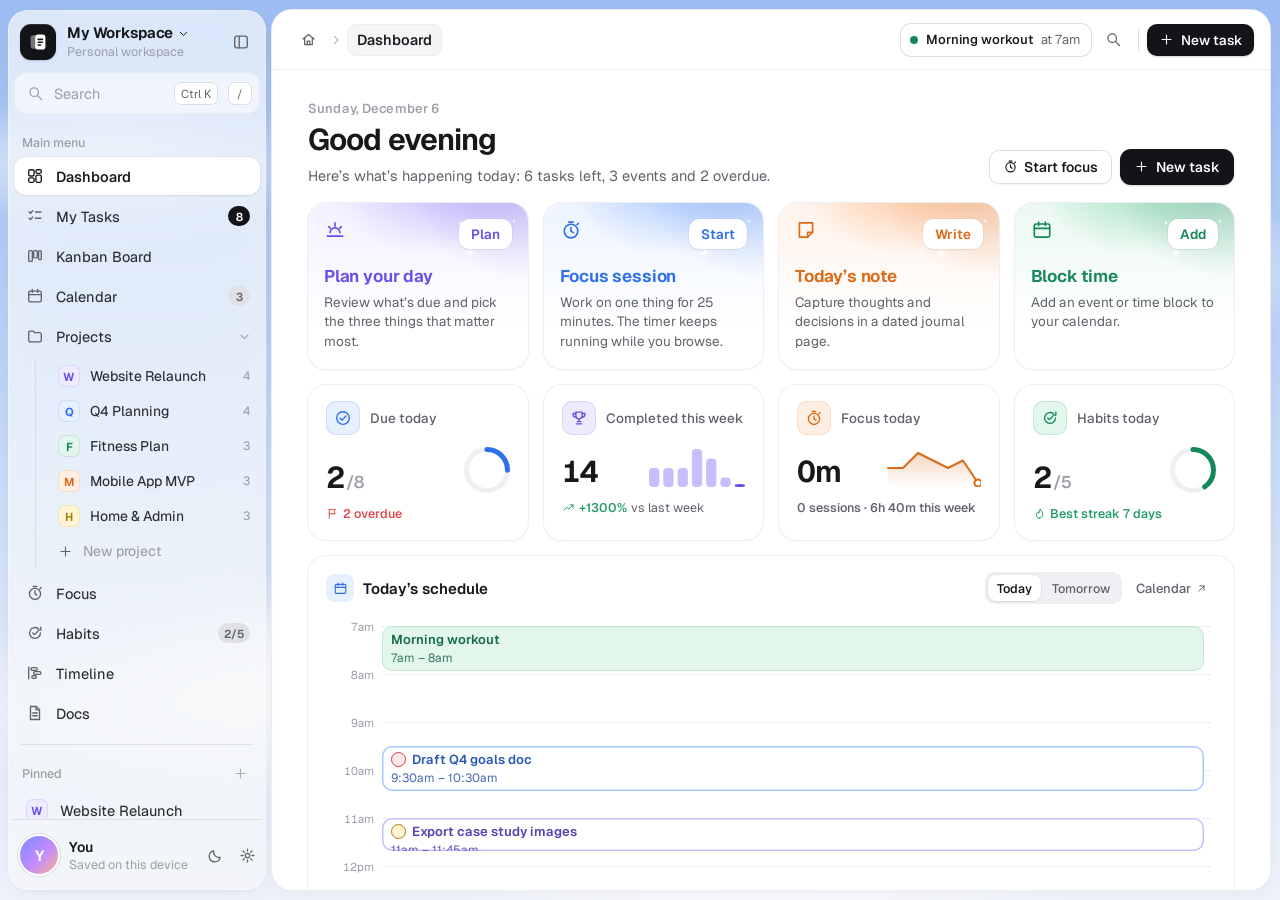
==== commit 23d811d5: "Folio: redesign as a daily planner with a custom UI and new landing page Rebuild the app around the " ====
--- a/folio/app.html
+++ b/folio/app.html
@@ -5,18 +5,35 @@
     <meta name="viewport" content="width=device-width, initial-scale=1" />
     <meta name="color-scheme" content="light dark" />
     <title>Folio</title>
-    <link rel="icon" href="data:image/svg+xml,%3Csvg xmlns='http://www.w3.org/2000/svg' viewBox='0 0 32 32'%3E%3Crect x='4' y='3' width='20' height='26' rx='4' fill='%232d2c28'/%3E%3Crect x='9' y='6' width='19' height='23' rx='4' fill='%23f3a683' stroke='%232d2c28' stroke-width='2'/%3E%3Cpath d='M14 13h9M14 18h9M14 23h6' stroke='%232d2c28' stroke-width='2' stroke-linecap='round'/%3E%3C/svg%3E" />
+    <link rel="icon" href="data:image/svg+xml,%3Csvg xmlns='http://www.w3.org/2000/svg' viewBox='0 0 32 32'%3E%3Crect width='32' height='32' rx='9' fill='%23101217'/%3E%3Cg transform='translate(6 6)'%3E%3Crect x='2.6' y='3.2' width='10' height='13.6' rx='2.8' fill='%23fff' opacity='.42'/%3E%3Crect x='7.2' y='2.4' width='10.2' height='15.2' rx='2.8' fill='%23fff'/%3E%3Cpath d='M10.2 7.4h4.2M10.2 10.2h4.2M10.2 13h2.4' stroke='%23101217' stroke-width='1.6' stroke-linecap='round'/%3E%3C/g%3E%3C/svg%3E" />
+    <link rel="manifest" href="manifest.webmanifest" />
+    <link rel="apple-touch-icon" href="img/icon-180.png" />
+    <meta name="theme-color" content="#f3f7fd" media="(prefers-color-scheme: light)" />
+    <meta name="theme-color" content="#0b0c0f" media="(prefers-color-scheme: dark)" />
+    <link rel="preconnect" href="https://fonts.googleapis.com" />
+    <link rel="preconnect" href="https://fonts.gstatic.com" crossorigin />
+    <link rel="stylesheet" href="https://fonts.googleapis.com/css2?family=Geist:wght@400;450;500;550;600;650;700;800&family=Geist+Mono:wght@400;500;600&display=swap" />
     <link rel="stylesheet" href="css/app.css" />
+    <link rel="stylesheet" href="css/views.css" />
     <script>
       // Apply the saved theme before first paint to avoid a flash.
       try {
+        var root = document.documentElement
         var s = JSON.parse(localStorage.getItem('folio.workspace.v1') || '{}').settings || {}
         var dark = s.theme === 'dark' || ((!s.theme || s.theme === 'system') && matchMedia('(prefers-color-scheme: dark)').matches)
-        document.documentElement.setAttribute('data-theme', dark ? 'dark' : 'light')
+        // In "system" mode, keep a theme the embedding page already chose.
+        if (!root.hasAttribute('data-theme') || (s.theme && s.theme !== 'system')) {
+          window.__folioTheme = dark ? 'dark' : 'light'
+          root.setAttribute('data-theme', window.__folioTheme)
+        }
+        var wall = s.wallpaper || 'sky'
+        if (wall !== 'none') root.className += ' wall-' + wall + ' has-wall'
+        if (s.accent && s.accent !== 'indigo') root.setAttribute('data-accent', s.accent)
       } catch (e) {}
     </script>
   </head>
   <body>
+    <div class="wallpaper" aria-hidden="true"></div>
     <div id="app" class="app">
       <aside id="sidebar" class="sidebar" aria-label="Sidebar"></aside>
       <div id="resizer" class="sidebar-resizer" title="Drag to resize · Double-click to reset"></div>
@@ -31,6 +48,7 @@
     <script src="js/util.js"></script>
     <script src="js/emoji.js"></script>
     <script src="js/store.js"></script>
+    <script src="js/planner.js"></script>
     <script src="js/md.js"></script>
     <script src="js/seed.js"></script>
     <script src="js/ui.js"></script>
@@ -38,6 +56,26 @@
     <script src="js/database.js"></script>
     <script src="js/editor.js"></script>
     <script src="js/templates.js"></script>
+    <script src="js/kit.js"></script>
+    <script src="js/tasks.js"></script>
+    <script src="js/focus.js"></script>
+    <script src="js/calendar.js"></script>
+    <script src="js/dashboard.js"></script>
+    <script src="js/projects.js"></script>
+    <script src="js/habits.js"></script>
+    <script src="js/timeline.js"></script>
     <script src="js/app.js"></script>
+    <script>
+      // Cache the app for offline use when served over http(s). Sandboxed frames refuse this, which is fine.
+      try {
+        if ('serviceWorker' in navigator && /^https?:$/.test(location.protocol)) {
+          addEventListener('load', function() {
+            try {
+              navigator.serviceWorker.register('sw.js').catch(function() {})
+            } catch (e) {}
+          })
+        }
+      } catch (e) {}
+    </script>
   </body>
 </html>
--- a/folio/css/app.css
+++ b/folio/css/app.css
@@ -1,73 +1,183 @@
-/* Folio — application styles */
+/* Folio — design system and application shell */
 :root {
-  --font: ui-sans-serif, -apple-system, BlinkMacSystemFont, 'Segoe UI', 'Helvetica Neue', Helvetica, Arial, sans-serif, 'Apple Color Emoji', 'Segoe UI Emoji';
+  --font: 'Geist', ui-sans-serif, -apple-system, BlinkMacSystemFont, 'Segoe UI', Roboto, 'Helvetica Neue', Arial, sans-serif, 'Apple Color Emoji', 'Segoe UI Emoji';
   --serif: 'Iowan Old Style', 'Palatino Linotype', Palatino, Georgia, 'Times New Roman', serif;
-  --mono: ui-monospace, 'SF Mono', SFMono-Regular, Menlo, Consolas, 'Liberation Mono', monospace;
-  --sidebar-w: 248px;
+  --mono: 'Geist Mono', ui-monospace, 'SF Mono', SFMono-Regular, Menlo, Consolas, 'Liberation Mono', monospace;
+  --sidebar-w: 272px;
   --peek-w: min(620px, 50vw);
-  --radius: 6px;
-
+  --radius: 10px;
+  --radius-lg: 16px;
+  --radius-xl: 20px;
+
+  /* surfaces */
+  --app-bg: #e9eaed;
+  --app-bg-2: #dfe1e5;
+  --panel: #ffffff;
+  --glass: rgba(246, 247, 249, 0.72);
   --bg: #ffffff;
-  --bg-sidebar: #f8f7f4;
+  --bg-sidebar: #f5f6f7;
   --bg-elev: #ffffff;
-  --bg-soft: #f4f3f0;
-  --bg-hover: rgba(40, 38, 30, 0.055);
-  --bg-active: rgba(40, 38, 30, 0.09);
-  --text: #2d2c28;
-  --text-2: #6f6d67;
-  --text-3: #a4a29c;
-  --border: rgba(40, 38, 30, 0.1);
-  --border-strong: rgba(40, 38, 30, 0.16);
-  --accent: #2f7de1;
-  --accent-hover: #2269c4;
-  --accent-soft: rgba(47, 125, 225, 0.14);
-  --danger: #d2463f;
-  --shadow: 0 0 0 1px rgba(20, 20, 15, 0.05), 0 3px 6px rgba(20, 20, 15, 0.08), 0 9px 24px rgba(20, 20, 15, 0.14);
-  --shadow-sm: 0 1px 2px rgba(20, 20, 15, 0.08);
-  --code-bg: #f6f5f2;
-  --inline-code: #d4493f;
-  --select: rgba(47, 125, 225, 0.13);
-
-  --c-gray: #7d7a75; --c-brown: #93674f; --c-orange: #cf6f1f; --c-yellow: #b98a1d; --c-green: #3f8a5f;
-  --c-blue: #2f79b5; --c-purple: #8a5fb8; --c-pink: #c04d8a; --c-red: #cf4a43;
-  --bg-gray: #f0efec; --bg-brown: #f5ede8; --bg-orange: #fbecdd; --bg-yellow: #fbf3db; --bg-green: #e6f2ea;
-  --bg-blue: #e3eff8; --bg-purple: #efe8f6; --bg-pink: #f8e9f1; --bg-red: #fbe7e5;
-  --p-gray: #e7e5e1; --p-brown: #eadfd8; --p-orange: #f8dcc4; --p-yellow: #f5e6b3; --p-green: #d3eadb;
-  --p-blue: #d3e5f4; --p-purple: #e3d6f0; --p-pink: #f3d6e5; --p-red: #f6d3cf;
-  --pt: #33312c;
+  --bg-soft: #f4f5f7;
+  --bg-sunk: #eff0f3;
+  --bg-hover: rgba(20, 22, 27, 0.045);
+  --bg-active: rgba(20, 22, 27, 0.075);
+  /* text */
+  --text: #17181b;
+  --text-2: #60636b;
+  --text-3: #9c9fa7;
+  --nav-text: #2c2e33;
+  /* lines */
+  --border: #eceef1;
+  --border-strong: #dcdee2;
+  /* ink = primary buttons, today markers */
+  --ink: #131417;
+  --ink-hover: #2a2c31;
+  --ink-text: #ffffff;
+  /* accent (user adjustable) */
+  --accent: #4b5cf0;
+  --accent-hover: #3b4bdc;
+  --accent-soft: rgba(75, 92, 240, 0.12);
+  --danger: #e5484d;
+  --success: #1f9d63;
+  --warning: #d48a06;
+  --shadow-xs: 0 1px 2px rgba(16, 18, 23, 0.06);
+  --shadow-sm: 0 1px 2px rgba(16, 18, 23, 0.06), 0 0 0 1px rgba(16, 18, 23, 0.03);
+  --shadow-card: 0 1px 2px rgba(16, 18, 23, 0.04), 0 6px 20px rgba(16, 18, 23, 0.04);
+  --shadow: 0 0 0 1px rgba(16, 18, 23, 0.06), 0 10px 28px rgba(16, 18, 23, 0.13), 0 2px 6px rgba(16, 18, 23, 0.06);
+  --code-bg: #f6f7f9;
+  --inline-code: #d1364a;
+  --select: rgba(75, 92, 240, 0.13);
+
+  --c-gray: #7d7f86; --c-brown: #93674f; --c-orange: #cf6f1f; --c-yellow: #b98a1d; --c-green: #1f8a5b;
+  --c-blue: #2f6feb; --c-purple: #7c5ae6; --c-pink: #c9408a; --c-red: #d93a44;
+  --bg-gray: #f0f1f3; --bg-brown: #f5ede8; --bg-orange: #fff0e4; --bg-yellow: #fff7da; --bg-green: #e5f6ed;
+  --bg-blue: #e7f0ff; --bg-purple: #f0ecff; --bg-pink: #fdebf4; --bg-red: #ffe9e9;
+  --p-gray: #eceef1; --p-brown: #eee2da; --p-orange: #ffe3cf; --p-yellow: #fbefc2; --p-green: #d6f1e2;
+  --p-blue: #dbe8ff; --p-purple: #e6defe; --p-pink: #fadcec; --p-red: #fddcdc;
+  --pt: #2b2c30;
+  --tok-keyword: #9b36b8; --tok-string: #1f8a5b; --tok-comment: #8e9098; --tok-number: #c9561a;
+  --tok-fn: #2f6feb; --tok-type: #a7722a; --tok-attr: #c23b4a; --toast-bg: #17181b;
+
+  /* pastel tones used by projects, calendars, habits and cards */
+  --lavender-bg: #efebff; --lavender-fg: #6b4ee6; --lavender-mid: #c9bcff;
+  --sky-bg: #e6f0ff; --sky-fg: #2f6feb; --sky-mid: #a9c7ff;
+  --mint-bg: #e2f6ec; --mint-fg: #15885a; --mint-mid: #9fdfbf;
+  --peach-bg: #ffeee2; --peach-fg: #dc6a18; --peach-mid: #ffc59c;
+  --rose-bg: #ffe8e8; --rose-fg: #d93a44; --rose-mid: #ffb5b8;
+  --butter-bg: #fff5d4; --butter-fg: #a87c06; --butter-mid: #f3d983;
+  --cyan-bg: #e0f6fa; --cyan-fg: #0d8ca8; --cyan-mid: #9fdfed;
+  --slate-bg: #eef0f3; --slate-fg: #585f6c; --slate-mid: #cbd0d8;
 }
 
 [data-theme='dark'] {
-  --bg: #191918;
-  --bg-sidebar: #20201f;
-  --bg-elev: #252524;
-  --bg-soft: #232322;
-  --bg-hover: rgba(255, 255, 255, 0.055);
-  --bg-active: rgba(255, 255, 255, 0.09);
-  --text: #e8e6e1;
-  --text-2: #a09e98;
-  --text-3: #64625e;
-  --border: rgba(255, 255, 255, 0.085);
-  --border-strong: rgba(255, 255, 255, 0.14);
-  --accent: #3d8ef0;
-  --accent-hover: #5a9ff2;
-  --accent-soft: rgba(61, 142, 240, 0.2);
-  --danger: #e5645d;
-  --shadow: 0 0 0 1px rgba(255, 255, 255, 0.07), 0 3px 6px rgba(0, 0, 0, 0.3), 0 9px 24px rgba(0, 0, 0, 0.45);
-  --shadow-sm: 0 1px 2px rgba(0, 0, 0, 0.3);
-  --code-bg: #232322;
-  --inline-code: #ef7d73;
-  --select: rgba(61, 142, 240, 0.22);
-
-  --c-gray: #9b9a97; --c-brown: #b9876d; --c-orange: #e08a45; --c-yellow: #d6ad4d; --c-green: #5fa979;
-  --c-blue: #5b9fd6; --c-purple: #a883d6; --c-pink: #d670a8; --c-red: #e0706a;
-  --bg-gray: #2c2c2b; --bg-brown: #372b25; --bg-orange: #3b2b1e; --bg-yellow: #383120; --bg-green: #223127;
-  --bg-blue: #1e2e3d; --bg-purple: #2f253d; --bg-pink: #382431; --bg-red: #3b2422;
-  --p-gray: #3d3d3b; --p-brown: #4a3a31; --p-orange: #5a3b22; --p-yellow: #574a23; --p-green: #2b4a36;
-  --p-blue: #25425c; --p-purple: #43325c; --p-pink: #532f47; --p-red: #5a2f2c;
+  --app-bg: #0c0d0f;
+  --app-bg-2: #1b1c20;
+  --panel: #141518;
+  --glass: rgba(22, 23, 27, 0.72);
+  --bg: #141518;
+  --bg-sidebar: #111214;
+  --bg-elev: #1b1c20;
+  --bg-soft: #1b1c20;
+  --bg-sunk: #101113;
+  --bg-hover: rgba(255, 255, 255, 0.05);
+  --bg-active: rgba(255, 255, 255, 0.085);
+  --text: #ececef;
+  --text-2: #a2a5ad;
+  --text-3: #686b73;
+  --nav-text: #d7d8dc;
+  --border: #23252a;
+  --border-strong: #2f3137;
+  --ink: #f2f2f4;
+  --ink-hover: #dadbe0;
+  --ink-text: #121316;
+  --accent: #7482ff;
+  --accent-hover: #8a96ff;
+  --accent-soft: rgba(116, 130, 255, 0.18);
+  --danger: #f06a6f;
+  --success: #3fc28a;
+  --warning: #e8a93a;
+  --shadow-xs: 0 1px 2px rgba(0, 0, 0, 0.4);
+  --shadow-sm: 0 1px 2px rgba(0, 0, 0, 0.45), 0 0 0 1px rgba(255, 255, 255, 0.04);
+  --shadow-card: 0 1px 2px rgba(0, 0, 0, 0.4), 0 6px 20px rgba(0, 0, 0, 0.25);
+  --shadow: 0 0 0 1px rgba(255, 255, 255, 0.07), 0 10px 28px rgba(0, 0, 0, 0.5), 0 2px 6px rgba(0, 0, 0, 0.35);
+  --code-bg: #1b1c20;
+  --inline-code: #ff8a8f;
+  --select: rgba(116, 130, 255, 0.22);
+
+  --c-gray: #9b9ea6; --c-brown: #b9876d; --c-orange: #ef8e4a; --c-yellow: #dcb452; --c-green: #4cc58f;
+  --c-blue: #6c9dff; --c-purple: #a992ff; --c-pink: #ea7ab5; --c-red: #f06a6f;
+  --bg-gray: #23252a; --bg-brown: #33271f; --bg-orange: #3a2717; --bg-yellow: #37301a; --bg-green: #16301f;
+  --bg-blue: #172743; --bg-purple: #261f44; --bg-pink: #3a1d2d; --bg-red: #3d1d1f;
+  --p-gray: #2d2f35; --p-brown: #4a3a31; --p-orange: #57361c; --p-yellow: #54461b; --p-green: #1d4631;
+  --p-blue: #1f3b69; --p-purple: #3a2f6b; --p-pink: #5a2745; --p-red: #5e2528;
   --pt: #ecebe7;
+  --tok-keyword: #d68ad6; --tok-string: #7fd4a4; --tok-comment: #6f727a; --tok-number: #f0a36c;
+  --tok-fn: #86aaff; --tok-type: #e8c07a; --tok-attr: #ef8e8e; --toast-bg: #2a2c31;
+
+  --lavender-bg: #231e3d; --lavender-fg: #b3a3ff; --lavender-mid: #4b3f86;
+  --sky-bg: #172641; --sky-fg: #83adff; --sky-mid: #2e4d85;
+  --mint-bg: #132c21; --mint-fg: #5fd3a0; --mint-mid: #245a41;
+  --peach-bg: #35220f; --peach-fg: #ffa56a; --peach-mid: #6b4221;
+  --rose-bg: #381a1d; --rose-fg: #ff8a90; --rose-mid: #6d2a30;
+  --butter-bg: #322a10; --butter-fg: #efc85a; --butter-mid: #66531c;
+  --cyan-bg: #102b31; --cyan-fg: #5fd0e8; --cyan-mid: #1f5864;
+  --slate-bg: #202227; --slate-fg: #a7adb9; --slate-mid: #3a3e47;
   color-scheme: dark;
 }
+
+/* Follow the OS theme unless light was chosen explicitly. */
+@media (prefers-color-scheme: dark) {
+  :root:not([data-theme='light']) {
+    --app-bg: #0c0d0f; --app-bg-2: #1b1c20; --panel: #141518; --glass: rgba(22, 23, 27, 0.72); --bg: #141518;
+    --bg-sidebar: #111214; --bg-elev: #1b1c20; --bg-soft: #1b1c20; --bg-sunk: #101113;
+    --bg-hover: rgba(255, 255, 255, 0.05); --bg-active: rgba(255, 255, 255, 0.085);
+    --text: #ececef; --text-2: #a2a5ad; --text-3: #686b73; --nav-text: #d7d8dc;
+    --border: #23252a; --border-strong: #2f3137;
+    --ink: #f2f2f4; --ink-hover: #dadbe0; --ink-text: #121316;
+    --accent: #7482ff; --accent-hover: #8a96ff; --accent-soft: rgba(116, 130, 255, 0.18);
+    --danger: #f06a6f; --success: #3fc28a; --warning: #e8a93a;
+    --shadow-xs: 0 1px 2px rgba(0, 0, 0, 0.4);
+    --shadow-sm: 0 1px 2px rgba(0, 0, 0, 0.45), 0 0 0 1px rgba(255, 255, 255, 0.04);
+    --shadow-card: 0 1px 2px rgba(0, 0, 0, 0.4), 0 6px 20px rgba(0, 0, 0, 0.25);
+    --shadow: 0 0 0 1px rgba(255, 255, 255, 0.07), 0 10px 28px rgba(0, 0, 0, 0.5), 0 2px 6px rgba(0, 0, 0, 0.35);
+    --code-bg: #1b1c20; --inline-code: #ff8a8f; --select: rgba(116, 130, 255, 0.22);
+    --c-gray: #9b9ea6; --c-brown: #b9876d; --c-orange: #ef8e4a; --c-yellow: #dcb452; --c-green: #4cc58f;
+    --c-blue: #6c9dff; --c-purple: #a992ff; --c-pink: #ea7ab5; --c-red: #f06a6f;
+    --bg-gray: #23252a; --bg-brown: #33271f; --bg-orange: #3a2717; --bg-yellow: #37301a; --bg-green: #16301f;
+    --bg-blue: #172743; --bg-purple: #261f44; --bg-pink: #3a1d2d; --bg-red: #3d1d1f;
+    --p-gray: #2d2f35; --p-brown: #4a3a31; --p-orange: #57361c; --p-yellow: #54461b; --p-green: #1d4631;
+    --p-blue: #1f3b69; --p-purple: #3a2f6b; --p-pink: #5a2745; --p-red: #5e2528;
+    --pt: #ecebe7;
+    --tok-keyword: #d68ad6; --tok-string: #7fd4a4; --tok-comment: #6f727a; --tok-number: #f0a36c;
+    --tok-fn: #86aaff; --tok-type: #e8c07a; --tok-attr: #ef8e8e; --toast-bg: #2a2c31;
+    --lavender-bg: #231e3d; --lavender-fg: #b3a3ff; --lavender-mid: #4b3f86;
+    --sky-bg: #172641; --sky-fg: #83adff; --sky-mid: #2e4d85;
+    --mint-bg: #132c21; --mint-fg: #5fd3a0; --mint-mid: #245a41;
+    --peach-bg: #35220f; --peach-fg: #ffa56a; --peach-mid: #6b4221;
+    --rose-bg: #381a1d; --rose-fg: #ff8a90; --rose-mid: #6d2a30;
+    --butter-bg: #322a10; --butter-fg: #efc85a; --butter-mid: #66531c;
+    --cyan-bg: #102b31; --cyan-fg: #5fd0e8; --cyan-mid: #1f5864;
+    --slate-bg: #202227; --slate-fg: #a7adb9; --slate-mid: #3a3e47;
+    color-scheme: dark;
+  }
+}
+
+/* Accent choices (Settings → Appearance) */
+[data-accent='blue'] { --accent: #2f7de1; --accent-hover: #2069c8; --accent-soft: rgba(47, 125, 225, 0.13); }
+[data-accent='violet'] { --accent: #8b5cf6; --accent-hover: #7a47ee; --accent-soft: rgba(139, 92, 246, 0.14); }
+[data-accent='emerald'] { --accent: #10a36c; --accent-hover: #0c8c5c; --accent-soft: rgba(16, 163, 108, 0.14); }
+[data-accent='amber'] { --accent: #e38a0b; --accent-hover: #c97a08; --accent-soft: rgba(227, 138, 11, 0.15); }
+[data-accent='rose'] { --accent: #e5486d; --accent-hover: #cf3a5e; --accent-soft: rgba(229, 72, 109, 0.14); }
+
+/* Tone helpers: set --t-bg/--t-fg/--t-mid from a named pastel */
+.tone-lavender { --t-bg: var(--lavender-bg); --t-fg: var(--lavender-fg); --t-mid: var(--lavender-mid); }
+.tone-sky { --t-bg: var(--sky-bg); --t-fg: var(--sky-fg); --t-mid: var(--sky-mid); }
+.tone-mint { --t-bg: var(--mint-bg); --t-fg: var(--mint-fg); --t-mid: var(--mint-mid); }
+.tone-peach { --t-bg: var(--peach-bg); --t-fg: var(--peach-fg); --t-mid: var(--peach-mid); }
+.tone-rose { --t-bg: var(--rose-bg); --t-fg: var(--rose-fg); --t-mid: var(--rose-mid); }
+.tone-butter { --t-bg: var(--butter-bg); --t-fg: var(--butter-fg); --t-mid: var(--butter-mid); }
+.tone-cyan { --t-bg: var(--cyan-bg); --t-fg: var(--cyan-fg); --t-mid: var(--cyan-mid); }
+.tone-slate { --t-bg: var(--slate-bg); --t-fg: var(--slate-fg); --t-mid: var(--slate-mid); }
 
 * { box-sizing: border-box; }
 html, body { margin: 0; height: 100%; }
@@ -75,143 +185,258 @@
   font-family: var(--font);
   font-size: 14px;
   color: var(--text);
-  background: var(--bg);
+  background: var(--app-bg);
   -webkit-font-smoothing: antialiased;
   -moz-osx-font-smoothing: grayscale;
   overflow: hidden;
+  font-feature-settings: 'ss01', 'cv11';
 }
 button { font: inherit; color: inherit; background: none; border: 0; padding: 0; cursor: pointer; }
 input, textarea, select { font: inherit; color: inherit; }
 a { color: inherit; }
-::selection { background: rgba(47, 125, 225, 0.28); }
+::selection { background: rgba(75, 92, 240, 0.24); }
+:focus-visible { outline: 2px solid var(--accent); outline-offset: 2px; }
+[contenteditable]:focus-visible, input:focus-visible, textarea:focus-visible { outline: none; }
 .icon { display: inline-flex; align-items: center; justify-content: center; flex: none; line-height: 0; }
 .spacer { flex: 1; }
 .muted { color: var(--text-2); }
 .small { font-size: 12px; }
+.num { font-variant-numeric: tabular-nums; }
 kbd {
-  font-family: var(--font); font-size: 11px; padding: 1px 5px; border-radius: 4px;
-  background: var(--bg-soft); border: 1px solid var(--border); color: var(--text-2);
+  font-family: var(--font); font-size: 11px; padding: 1px 6px; border-radius: 6px; line-height: 1.5;
+  background: var(--panel); border: 1px solid var(--border-strong); color: var(--text-2); box-shadow: 0 1px 0 var(--border-strong);
 }
 mark { background: rgba(255, 212, 0, 0.35); color: inherit; border-radius: 2px; }
+@media (prefers-reduced-motion: reduce) {
+  *, *::before, *::after { animation-duration: 0.01ms !important; transition-duration: 0.01ms !important; }
+}
+
+/* ---------------------------------------------------------------- wallpapers */
+.wallpaper { position: fixed; inset: 0; z-index: 0; pointer-events: none; background: var(--app-bg); }
+.wall-sky .wallpaper {
+  background:
+    radial-gradient(ellipse 38% 16% at 18% 78%, rgba(255, 255, 255, 0.95), transparent 70%),
+    radial-gradient(ellipse 30% 13% at 30% 72%, rgba(255, 255, 255, 0.85), transparent 70%),
+    radial-gradient(ellipse 34% 14% at 82% 30%, rgba(255, 255, 255, 0.9), transparent 70%),
+    radial-gradient(ellipse 22% 10% at 70% 26%, rgba(255, 255, 255, 0.8), transparent 70%),
+    radial-gradient(ellipse 45% 18% at 60% 96%, rgba(255, 255, 255, 0.9), transparent 70%),
+    radial-gradient(ellipse 28% 10% at 8% 18%, rgba(255, 255, 255, 0.7), transparent 70%),
+    linear-gradient(180deg, #9dbcf2 0%, #bcd3f7 40%, #dfe8f8 75%, #eef2fb 100%);
+}
+.wall-meadow .wallpaper {
+  background:
+    radial-gradient(ellipse 70% 30% at 25% 102%, #7ea85a 0%, rgba(126, 168, 90, 0.6) 45%, transparent 70%),
+    radial-gradient(ellipse 80% 34% at 85% 105%, #93b86b 0%, rgba(147, 184, 107, 0.55) 45%, transparent 72%),
+    radial-gradient(ellipse 120% 30% at 50% 100%, #c9c27a 0%, rgba(214, 196, 120, 0.4) 50%, transparent 75%),
+    radial-gradient(ellipse 60% 14% at 70% 62%, rgba(255, 255, 255, 0.7), transparent 70%),
+    radial-gradient(ellipse 40% 12% at 20% 40%, rgba(255, 255, 255, 0.65), transparent 70%),
+    linear-gradient(180deg, #b7cfe8 0%, #d6e2ea 45%, #e9e6d4 72%, #d9d9a8 100%);
+}
+.wall-dusk .wallpaper {
+  background:
+    radial-gradient(ellipse 50% 40% at 80% 90%, rgba(255, 176, 138, 0.8), transparent 70%),
+    radial-gradient(ellipse 40% 30% at 15% 20%, rgba(150, 120, 255, 0.55), transparent 70%),
+    linear-gradient(160deg, #2a2d66 0%, #6b4a9a 45%, #d98fa0 80%, #f5b894 100%);
+}
+.wall-mist .wallpaper {
+  background:
+    radial-gradient(circle at 12% 18%, rgba(201, 188, 255, 0.7), transparent 38%),
+    radial-gradient(circle at 88% 12%, rgba(169, 199, 255, 0.7), transparent 36%),
+    radial-gradient(circle at 78% 88%, rgba(255, 197, 156, 0.6), transparent 38%),
+    radial-gradient(circle at 20% 90%, rgba(159, 223, 191, 0.55), transparent 36%),
+    #eef0f4;
+}
+[data-theme='dark'] .wallpaper::after { content: ''; position: absolute; inset: 0; background: rgba(8, 9, 12, 0.55); }
+[data-theme='dark'].wall-mist .wallpaper, [data-theme='dark'] .wall-mist .wallpaper { background: #0c0d0f; }
+@media (prefers-color-scheme: dark) {
+  :root:not([data-theme='light']) .wallpaper::after { content: ''; position: absolute; inset: 0; background: rgba(8, 9, 12, 0.55); }
+}
 
 /* ---------------------------------------------------------------- layout */
-.app { display: flex; height: 100vh; width: 100vw; overflow: hidden; position: relative; }
+.app { display: flex; height: 100%; width: 100%; overflow: hidden; position: relative; padding: 10px 10px 10px 0; gap: 0; z-index: 1; }
 .sidebar {
-  width: var(--sidebar-w); flex: none; background: var(--bg-sidebar); display: flex; flex-direction: column;
-  height: 100%; position: relative; z-index: 20; transition: transform 0.2s ease, width 0.2s ease, box-shadow 0.2s;
-  user-select: none; border-right: 1px solid var(--border);
-}
-.sidebar-resizer { width: 5px; margin-left: -3px; cursor: col-resize; z-index: 21; flex: none; position: relative; }
-.sidebar-resizer:hover, body.resizing .sidebar-resizer { box-shadow: inset -2px 0 0 var(--border-strong); }
+  width: var(--sidebar-w); flex: none; display: flex; flex-direction: column; height: 100%; position: relative; z-index: 20;
+  padding: 6px 12px 8px 14px; user-select: none; transition: transform 0.22s ease, box-shadow 0.2s;
+}
+.has-wall .sidebar { padding-top: 6px; }
+.has-wall .sidebar::before {
+  content: ''; position: absolute; inset: 0 6px 0 8px; border-radius: 20px; background: var(--glass);
+  backdrop-filter: blur(22px) saturate(1.4); -webkit-backdrop-filter: blur(22px) saturate(1.4); z-index: -1;
+  box-shadow: 0 0 0 1px rgba(255, 255, 255, 0.35) inset, var(--shadow-card);
+}
+.sidebar-resizer { width: 6px; margin-left: -6px; cursor: col-resize; z-index: 21; flex: none; position: relative; }
+.sidebar-resizer:hover::after, body.resizing .sidebar-resizer::after { content: ''; position: absolute; left: 2px; top: 20px; bottom: 20px; width: 2px; border-radius: 2px; background: var(--border-strong); }
 body.resizing { cursor: col-resize; user-select: none; }
 body.resizing .sidebar { transition: none; }
-.main { flex: 1; min-width: 0; display: flex; flex-direction: column; height: 100%; position: relative; }
+.main {
+  flex: 1; min-width: 0; display: flex; flex-direction: column; height: 100%; position: relative; background: var(--panel);
+  border-radius: var(--radius-xl); box-shadow: 0 0 0 1px var(--border), var(--shadow-card); overflow: hidden;
+}
 .scroller { flex: 1; overflow-y: auto; overflow-x: hidden; position: relative; }
+.sidebar-collapsed .app { padding-left: 10px; }
 .sidebar-collapsed .sidebar {
-  position: absolute; left: 0; top: 48px; height: calc(100% - 96px); border-radius: 0 8px 8px 0;
-  transform: translateX(calc(-100% - 10px)); box-shadow: var(--shadow); border: 0;
-}
+  position: absolute; left: 10px; top: 64px; height: calc(100% - 128px); border-radius: 18px; background: var(--panel);
+  transform: translateX(calc(-100% - 24px)); box-shadow: var(--shadow); padding-top: 10px;
+}
+.sidebar-collapsed .sidebar::before { display: none; }
 .sidebar-collapsed .sidebar-resizer { display: none; }
 .sidebar-collapsed.sidebar-peek .sidebar { transform: none; }
 
 /* ---------------------------------------------------------------- sidebar */
-.sb-top { display: flex; align-items: center; padding: 8px 8px 4px 8px; gap: 2px; }
-.sb-workspace {
-  display: flex; align-items: center; gap: 8px; flex: 1; min-width: 0; padding: 5px 6px; border-radius: var(--radius);
-  font-weight: 600; font-size: 14px;
-}
-.sb-workspace:hover { background: var(--bg-hover); }
-.ws-icon {
-  width: 22px; height: 22px; border-radius: 5px; background: var(--text); color: var(--bg); display: inline-flex;
-  align-items: center; justify-content: center; font-size: 12px; font-weight: 700; flex: none;
-}
-.ws-icon.big { width: 36px; height: 36px; font-size: 18px; border-radius: 8px; }
-.ws-name { overflow: hidden; text-overflow: ellipsis; white-space: nowrap; }
-.sb-top-actions { display: flex; gap: 2px; opacity: 0.7; }
+.sb-head { display: flex; align-items: center; gap: 10px; padding: 8px 4px 12px 6px; }
+.sb-brand { display: flex; align-items: center; gap: 11px; flex: 1; min-width: 0; padding: 4px; margin: -4px; border-radius: 12px; text-align: left; }
+.sb-brand:hover { background: var(--bg-hover); }
+.logo-mark {
+  width: 36px; height: 36px; border-radius: 11px; background: var(--ink); color: var(--ink-text); display: inline-flex; align-items: center;
+  justify-content: center; flex: none; box-shadow: 0 1px 2px rgba(0, 0, 0, 0.18), inset 0 1px 0 rgba(255, 255, 255, 0.12);
+}
+.logo-mark svg { width: 20px; height: 20px; }
+.logo-mark.emoji { background: var(--panel); color: inherit; font-size: 20px; box-shadow: var(--shadow-sm); }
+.sb-brand-text { min-width: 0; line-height: 1.25; }
+.sb-brand-name { display: flex; align-items: center; gap: 4px; font-weight: 650; font-size: 15px; letter-spacing: -0.01em; white-space: nowrap; overflow: hidden; }
+.sb-brand-name span { overflow: hidden; text-overflow: ellipsis; }
+.sb-brand-sub { font-size: 12.5px; color: var(--text-3); white-space: nowrap; overflow: hidden; text-overflow: ellipsis; }
 .sb-icon-btn {
-  width: 26px; height: 26px; display: inline-flex; align-items: center; justify-content: center;
-  border-radius: 5px; color: var(--text-2);
+  width: 30px; height: 30px; display: inline-flex; align-items: center; justify-content: center; border-radius: 9px; color: var(--text-2); flex: none;
 }
 .sb-icon-btn:hover { background: var(--bg-active); color: var(--text); }
-.sb-nav { padding: 2px 8px; display: flex; flex-direction: column; gap: 1px; }
+.sb-search {
+  display: flex; align-items: center; gap: 10px; width: 100%; height: 42px; padding: 0 8px 0 13px; border-radius: 13px; background: var(--app-bg-2);
+  color: var(--text-3); font-size: 14.5px; text-align: left; margin-bottom: 6px; transition: background 0.15s;
+}
+.has-wall .sb-search { background: rgba(255, 255, 255, 0.55); box-shadow: inset 0 0 0 1px rgba(20, 22, 27, 0.04); }
+[data-theme='dark'].has-wall .sb-search, [data-theme='dark'] .has-wall .sb-search { background: rgba(255, 255, 255, 0.06); }
+.sb-search:hover { color: var(--text-2); }
+.sb-search .spacer + kbd { margin-left: 0; }
+.sb-search kbd { font-size: 11.5px; min-width: 24px; text-align: center; padding: 2px 6px; border-radius: 7px; box-shadow: none; }
+.sb-scroll { flex: 1; overflow-y: auto; overflow-x: hidden; margin: 0 -8px; padding: 0 8px 12px; scrollbar-width: thin; }
+.sb-label { display: flex; align-items: center; justify-content: space-between; font-size: 12.5px; font-weight: 500; color: var(--text-3); padding: 14px 8px 6px; }
+.sb-label button { color: var(--text-3); }
+.sb-label .sb-icon-btn { width: 24px; height: 24px; opacity: 0.8; }
+.sb-label-toggle { display: inline-flex; align-items: center; gap: 4px; border-radius: 6px; padding: 1px 4px; margin-left: -4px; }
+.sb-label-toggle:hover { color: var(--text-2); background: var(--bg-hover); }
+.sb-nav { display: flex; flex-direction: column; gap: 2px; }
 .sb-item {
-  display: flex; align-items: center; gap: 8px; width: 100%; min-height: 30px; padding: 0 8px; border-radius: var(--radius);
-  color: var(--text-2); font-weight: 500; text-align: left; cursor: pointer; position: relative; outline: none;
-}
+  display: flex; align-items: center; gap: 12px; width: 100%; min-height: 38px; padding: 0 10px 0 12px; border-radius: 12px; color: var(--nav-text);
+  font-size: 14.5px; font-weight: 450; text-align: left; cursor: pointer; position: relative; outline: none; transition: background 0.12s;
+}
+.sb-item > .icon { color: var(--text-2); }
 .sb-item:hover, .sb-item:focus-visible { background: var(--bg-hover); }
-.sb-item.active { background: var(--bg-active); color: var(--text); }
-.sb-ico { width: 22px; height: 22px; display: inline-flex; align-items: center; justify-content: center; flex: none; }
+.sb-item.active {
+  background: var(--panel); color: var(--text); font-weight: 550; box-shadow: 0 1px 2px rgba(16, 18, 23, 0.07), 0 0 0 1px rgba(16, 18, 23, 0.04);
+}
+.sb-item.active > .icon { color: var(--text); }
+[data-theme='dark'] .sb-item.active { background: var(--bg-elev); }
 .sb-title { flex: 1; min-width: 0; overflow: hidden; text-overflow: ellipsis; white-space: nowrap; }
 .sb-hint { font-size: 12px; color: var(--text-3); }
-.sb-scroll { flex: 1; overflow-y: auto; overflow-x: hidden; padding-bottom: 12px; }
-.sb-section { display: flex; align-items: center; padding: 14px 8px 2px 16px; }
-.sb-section-label {
-  display: inline-flex; align-items: center; gap: 4px; font-size: 12px; font-weight: 600; color: var(--text-3);
-  padding: 2px 4px; margin-left: -4px; border-radius: 4px;
-}
-.sb-section-label .icon { opacity: 0; }
-.sb-section:hover .sb-section-label .icon { opacity: 1; }
-.sb-section-label:hover { background: var(--bg-hover); color: var(--text-2); }
-.sb-section-add { margin-left: auto; opacity: 0; }
-.sb-section:hover .sb-section-add { opacity: 1; }
-.sb-tree { padding: 0 8px; }
-.sb-page { padding-right: 4px; }
+.sb-count {
+  min-width: 22px; height: 20px; padding: 0 6px; border-radius: 10px; background: var(--app-bg-2); color: var(--text-2); font-size: 11.5px; font-weight: 600;
+  display: inline-flex; align-items: center; justify-content: center; font-variant-numeric: tabular-nums;
+}
+.sb-count.alert { background: var(--ink); color: var(--ink-text); }
+.sb-item .sb-chev { color: var(--text-3); transition: transform 0.15s; }
+.sb-item.open .sb-chev { transform: rotate(90deg); }
+.sb-live {
+  display: inline-flex; align-items: center; gap: 5px; height: 20px; padding: 0 7px; border-radius: 10px; font-size: 11.5px; font-weight: 600;
+  background: var(--t-bg); color: var(--t-fg); font-variant-numeric: tabular-nums;
+}
+.sb-live::before { content: ''; width: 6px; height: 6px; border-radius: 50%; background: currentColor; animation: pulse 1.6s ease-in-out infinite; }
+@keyframes pulse { 50% { opacity: 0.35; } }
+.sb-sub { margin: 2px 0 4px 21px; padding-left: 12px; border-left: 1.5px solid var(--border-strong); display: flex; flex-direction: column; gap: 1px; }
+.sb-sub .sb-item { min-height: 34px; font-size: 14px; padding-left: 10px; gap: 10px; }
+.sb-divider { height: 1px; background: var(--border-strong); margin: 12px 6px 2px; opacity: 0.8; }
+.badge {
+  width: 24px; height: 24px; border-radius: 7px; display: inline-flex; align-items: center; justify-content: center; font-size: 12.5px; font-weight: 650;
+  background: var(--t-bg); color: var(--t-fg); flex: none; line-height: 1; box-shadow: inset 0 0 0 1px color-mix(in srgb, var(--t-fg) 14%, transparent);
+}
+.badge.emoji { font-size: 13px; }
+.badge.lg { width: 44px; height: 44px; border-radius: 13px; font-size: 20px; }
+.badge.xl { width: 64px; height: 64px; border-radius: 18px; font-size: 30px; }
+.sb-pin { opacity: 0; color: var(--text-3); }
+.sb-item:hover .sb-pin { opacity: 1; }
+.sb-page { padding-right: 4px; gap: 8px; }
+.sb-ico { width: 22px; height: 22px; display: inline-flex; align-items: center; justify-content: center; flex: none; color: var(--text-2); }
 .sb-ico-swap { position: relative; }
 .sb-ico-page { display: inline-flex; align-items: center; justify-content: center; }
 .sb-emoji { font-size: 16px; line-height: 1; }
-.sb-toggle {
-  position: absolute; inset: 0; display: none; align-items: center; justify-content: center; border-radius: 4px; color: var(--text-2);
-}
+.sb-toggle { position: absolute; inset: 0; display: none; align-items: center; justify-content: center; border-radius: 6px; color: var(--text-2); }
 .sb-toggle:hover { background: var(--bg-active); }
 .sb-page:hover .sb-toggle { display: inline-flex; }
-.sb-page:hover .sb-ico-swap .sb-toggle ~ * { display: none; }
 .sb-page:hover .sb-ico-page { visibility: hidden; }
 .sb-actions { display: none; align-items: center; gap: 1px; }
-.sb-actions .sb-icon-btn { width: 22px; height: 22px; }
+.sb-actions .sb-icon-btn { width: 24px; height: 24px; border-radius: 7px; }
 .sb-page:hover .sb-actions { display: inline-flex; }
 .sb-empty { color: var(--text-3); font-size: 13px; padding: 5px 8px; }
 .sb-muted { color: var(--text-3); }
-.sb-gap { height: 10px; }
-.sb-bottom { display: flex; align-items: center; padding: 6px 8px 8px; border-top: 1px solid var(--border); gap: 4px; }
-.sb-new { flex: 1; display: flex; align-items: center; gap: 8px; padding: 6px 8px; border-radius: var(--radius); color: var(--text-2); font-weight: 500; }
-.sb-new:hover { background: var(--bg-hover); }
+.sb-bottom { padding-top: 8px; border-top: 1px solid var(--border-strong); margin: 0 -2px; }
+.sb-account { display: flex; align-items: center; gap: 11px; width: 100%; padding: 8px; border-radius: 14px; text-align: left; }
+.sb-account:hover { background: var(--bg-hover); }
+.avatar-sm {
+  width: 38px; height: 38px; border-radius: 50%; flex: none; display: inline-flex; align-items: center; justify-content: center; color: #fff;
+  font-weight: 650; font-size: 15px; background: linear-gradient(135deg, #7b8cff, #c28bff 55%, #ffb38a); box-shadow: 0 0 0 2px var(--panel), 0 0 0 3px var(--border-strong);
+}
+.sb-account-name { font-weight: 600; font-size: 14px; }
+.sb-account-sub { font-size: 12.5px; color: var(--text-3); }
 .sb-page.drop-inside { background: var(--accent-soft); box-shadow: inset 0 0 0 1px var(--accent); }
 .sb-page.drop-before::before, .sb-page.drop-after::after {
   content: ''; position: absolute; left: 8px; right: 8px; height: 3px; background: var(--accent); border-radius: 2px; opacity: 0.7;
 }
 .sb-page.drop-before::before { top: -2px; }
 .sb-page.drop-after::after { bottom: -2px; }
-.sb-item.drop-trash { background: rgba(210, 70, 63, 0.14); color: var(--danger); }
+.sb-item.drop-trash { background: rgba(229, 72, 77, 0.14); color: var(--danger); }
 
 /* ---------------------------------------------------------------- topbar */
 .topbar {
-  height: 45px; flex: none; display: flex; align-items: center; padding: 0 12px; gap: 6px; background: var(--bg);
-  position: relative; z-index: 5;
+  height: 60px; flex: none; display: flex; align-items: center; padding: 0 16px 0 20px; gap: 8px; background: var(--panel);
+  position: relative; z-index: 5; border-bottom: 1px solid var(--border);
 }
 .top-btn {
-  height: 28px; min-width: 28px; padding: 0 6px; display: inline-flex; align-items: center; justify-content: center; gap: 6px;
-  border-radius: var(--radius); color: var(--text-2);
+  height: 34px; min-width: 34px; padding: 0 8px; display: inline-flex; align-items: center; justify-content: center; gap: 6px;
+  border-radius: 10px; color: var(--text-2); font-weight: 500;
 }
 .top-btn:hover { background: var(--bg-hover); color: var(--text); }
-.top-text { font-weight: 500; color: var(--text); padding: 0 10px; }
-.top-btn.fav-on { color: #e0a82e; }
-.crumbs { display: flex; align-items: center; min-width: 0; flex: 1; gap: 1px; overflow: hidden; }
+.top-btn.outlined { box-shadow: inset 0 0 0 1px var(--border-strong); }
+.top-text { color: var(--text); padding: 0 12px; }
+.top-btn.fav-on { color: #e6a21a; }
+.crumbs { display: flex; align-items: center; min-width: 0; flex: 1; gap: 4px; overflow: hidden; }
 .crumb {
-  display: inline-flex; align-items: center; gap: 6px; padding: 3px 6px; border-radius: 4px; max-width: 220px; min-width: 0;
-  white-space: nowrap; color: var(--text);
-}
-.crumb:hover { background: var(--bg-hover); }
+  display: inline-flex; align-items: center; gap: 7px; height: 32px; padding: 0 10px; border-radius: 9px; max-width: 240px; min-width: 0;
+  white-space: nowrap; color: var(--text-2); font-size: 14.5px;
+}
+.crumb:hover { background: var(--bg-hover); color: var(--text); }
+.crumb.current { background: var(--bg-soft); color: var(--text); font-weight: 550; box-shadow: inset 0 0 0 1px var(--border); }
+.crumb-home { padding: 0 8px; }
 .crumb.static { color: var(--text-2); }
-.crumb.static:hover { background: none; }
 .crumb-title { overflow: hidden; text-overflow: ellipsis; }
 .crumb-icon { font-size: 15px; }
-.crumb-sep { color: var(--text-3); padding: 0 1px; }
+.crumb-sep { color: var(--text-3); display: inline-flex; }
 .lock-badge {
-  display: inline-flex; align-items: center; gap: 4px; margin-left: 8px; padding: 2px 8px; border-radius: 4px; font-size: 12px;
+  display: inline-flex; align-items: center; gap: 4px; margin-left: 8px; padding: 3px 9px; border-radius: 8px; font-size: 12px;
   color: var(--text-2); background: var(--bg-soft);
 }
-.top-right { display: flex; align-items: center; gap: 2px; }
-.top-edited { color: var(--text-3); font-size: 13px; margin-right: 6px; white-space: nowrap; }
+.top-right { display: flex; align-items: center; gap: 4px; }
+.top-edited { color: var(--text-3); font-size: 13px; margin: 0 6px 0 10px; white-space: nowrap; }
+.next-up {
+  display: inline-flex; align-items: center; gap: 8px; height: 34px; padding: 0 12px 0 10px; border-radius: 11px; font-size: 13px; color: var(--text-2);
+  box-shadow: inset 0 0 0 1px var(--border-strong); max-width: 280px; white-space: nowrap;
+}
+.next-up:hover { background: var(--bg-hover); }
+.next-up .dot { width: 8px; height: 8px; border-radius: 50%; background: var(--t-fg); flex: none; }
+.next-up b { color: var(--text); font-weight: 550; overflow: hidden; text-overflow: ellipsis; }
+.focus-chip {
+  display: inline-flex; align-items: center; gap: 7px; height: 34px; padding: 0 12px; border-radius: 11px; font-weight: 600; font-size: 13.5px;
+  background: var(--t-bg); color: var(--t-fg); font-variant-numeric: tabular-nums;
+}
+.focus-chip::before { content: ''; width: 7px; height: 7px; border-radius: 50%; background: currentColor; animation: pulse 1.6s ease-in-out infinite; }
+.focus-chip.paused::before { animation: none; opacity: 0.5; }
+.top-sep { width: 1px; height: 22px; background: var(--border-strong); margin: 0 4px; }
+.btn-ink {
+  display: inline-flex; align-items: center; justify-content: center; gap: 7px; height: 36px; padding: 0 14px; border-radius: 11px; background: var(--ink);
+  color: var(--ink-text); font-weight: 550; font-size: 14px; white-space: nowrap; box-shadow: 0 1px 2px rgba(0, 0, 0, 0.18); transition: background 0.12s, transform 0.12s;
+}
+.btn-ink:hover { background: var(--ink-hover); }
+.btn-ink:active { transform: translateY(1px); }
+.btn-ink.sm { height: 32px; padding: 0 12px; font-size: 13.5px; border-radius: 10px; }
 
 /* ---------------------------------------------------------------- peek */
 .peek {
@@ -414,20 +639,13 @@
   overflow-x: auto; tab-size: 2; min-height: 2.4em;
 }
 .small-text .code-text { font-size: 12.5px; }
-.tok-keyword { color: #a3399b; }
-.tok-string { color: #3b8a4e; }
-.tok-comment { color: #8e8b84; font-style: italic; }
-.tok-number { color: #c1561f; }
-.tok-fn { color: #2d6fb9; }
-.tok-type { color: #a7722a; }
-.tok-attr { color: #b04a4a; }
-[data-theme='dark'] .tok-keyword { color: #d68ad6; }
-[data-theme='dark'] .tok-string { color: #9bd28b; }
-[data-theme='dark'] .tok-comment { color: #7d7b75; }
-[data-theme='dark'] .tok-number { color: #f0a36c; }
-[data-theme='dark'] .tok-fn { color: #7fb4f0; }
-[data-theme='dark'] .tok-type { color: #e8c07a; }
-[data-theme='dark'] .tok-attr { color: #ef8e8e; }
+.tok-keyword { color: var(--tok-keyword); }
+.tok-string { color: var(--tok-string); }
+.tok-comment { color: var(--tok-comment); font-style: italic; }
+.tok-number { color: var(--tok-number); }
+.tok-fn { color: var(--tok-fn); }
+.tok-type { color: var(--tok-type); }
+.tok-attr { color: var(--tok-attr); }
 
 /* page links */
 .page-link {
@@ -644,10 +862,9 @@
 /* toast */
 .toasts { position: fixed; bottom: 24px; left: 50%; transform: translateX(-50%); z-index: 200; display: flex; flex-direction: column; gap: 8px; align-items: center; }
 .toast {
-  display: flex; align-items: center; gap: 12px; background: #2d2c28; color: #fff; padding: 9px 14px; border-radius: 7px; font-size: 14px;
+  display: flex; align-items: center; gap: 12px; background: var(--toast-bg); color: #fff; padding: 9px 14px; border-radius: 7px; font-size: 14px;
   box-shadow: 0 6px 20px rgba(0, 0, 0, 0.25); animation: toast-in 0.18s ease-out; transition: opacity 0.3s, transform 0.3s;
 }
-[data-theme='dark'] .toast { background: #3a3a38; }
 .toast.out { opacity: 0; transform: translateY(8px); }
 .toast-action { color: #8fc1ff; font-weight: 600; }
 @keyframes toast-in { from { opacity: 0; transform: translateY(8px); } to { opacity: 1; transform: none; } }
@@ -1048,3 +1265,140 @@
   body { overflow: visible; }
   .app, .main, .scroller { height: auto; overflow: visible; display: block; }
 }
+
+/* ---------------------------------------------------------------- round 2 additions */
+/* toggle headings */
+.bt-toggle.th-1 { margin-top: 1.4em; }
+.bt-toggle.th-2 { margin-top: 1.1em; }
+.bt-toggle.th-3 { margin-top: 0.8em; }
+.bt-toggle.th-1 > .block-row .block-text { font-size: 1.875em; font-weight: 700; line-height: 1.3; }
+.bt-toggle.th-2 > .block-row .block-text { font-size: 1.5em; font-weight: 650; line-height: 1.3; }
+.bt-toggle.th-3 > .block-row .block-text { font-size: 1.25em; font-weight: 600; line-height: 1.3; }
+.bt-toggle.th-1 > .block-row .toggle-arrow { margin-top: 13px; }
+.bt-toggle.th-2 > .block-row .toggle-arrow { margin-top: 9px; }
+.bt-toggle.th-3 > .block-row .toggle-arrow { margin-top: 6px; }
+.bt-toggle.th-1 > .block-row > .block-handle { top: 20px; }
+.bt-toggle.th-2 > .block-row > .block-handle { top: 14px; }
+.bt-toggle.th-3 > .block-row > .block-handle { top: 9px; }
+
+/* simple tables */
+.stable-wrap { flex: 1; min-width: 0; padding: 4px 0 0; }
+.stable-scroll { overflow-x: auto; }
+.stable-inner { display: inline-block; position: relative; padding: 0 22px 22px 0; vertical-align: top; }
+.stable { border-collapse: collapse; }
+.st-cell {
+  border: 1px solid var(--border-strong); padding: 6px 9px; min-width: 120px; max-width: 360px; vertical-align: top; outline: none;
+  font-size: 0.9375em; line-height: 1.5; white-space: pre-wrap; word-break: break-word; height: 34px;
+}
+.st-cell:focus { box-shadow: inset 0 0 0 2px var(--accent); position: relative; z-index: 1; }
+.head-row tr:first-child .st-cell, .head-col .st-cell:first-child { background: var(--bg-soft); font-weight: 600; }
+.st-add {
+  position: absolute; display: flex; align-items: center; justify-content: center; border-radius: 4px; color: var(--text-3);
+  background: var(--bg-soft); opacity: 0; transition: opacity 0.12s;
+}
+.st-add:hover { background: var(--bg-active); color: var(--text-2); }
+.stable-inner:hover .st-add { opacity: 1; }
+.st-add-row { left: 0; right: 22px; bottom: 2px; height: 16px; }
+.st-add-col { top: 0; bottom: 22px; right: 2px; width: 16px; }
+.st-cell code { font-family: var(--mono); font-size: 85%; background: var(--code-bg); color: var(--inline-code); padding: 0.15em 0.35em; border-radius: 4px; }
+.st-cell a { color: inherit; text-decoration: underline; text-decoration-color: var(--text-3); }
+
+/* backlinks */
+.backlinks { margin: 2px 0 4px -6px; }
+.backlinks-btn { display: inline-flex; align-items: center; gap: 6px; padding: 3px 6px; border-radius: 4px; font-size: 14px; color: var(--text-2); }
+.backlinks-btn:hover, .backlinks-btn.open { background: var(--bg-hover); }
+.backlinks-list { display: flex; flex-direction: column; padding: 4px 0 4px 6px; }
+.backlink { display: inline-flex; align-items: center; gap: 8px; padding: 3px 6px; border-radius: 4px; font-size: 14px; color: var(--text); width: max-content; max-width: 100%; }
+.backlink span:last-child { text-decoration: underline; text-decoration-color: var(--border-strong); text-underline-offset: 3px; }
+.backlink:hover { background: var(--bg-hover); }
+
+/* database calculations */
+.tbl-calc { border-bottom: 0; min-height: 32px; }
+.tc {
+  flex: none; display: flex; align-items: center; justify-content: flex-start; gap: 6px; padding: 0 8px; font-size: 12px; color: var(--text-3);
+  cursor: pointer; border-radius: 4px; white-space: nowrap; overflow: hidden;
+}
+.tc:hover { background: var(--bg-hover); }
+.tc-hint { opacity: 0; display: inline-flex; align-items: center; gap: 4px; transition: opacity 0.1s; }
+.tbl-calc:hover .tc-hint { opacity: 1; }
+.tc-val { color: var(--text); font-weight: 500; font-size: 13px; }
+
+/* page history */
+.history { display: flex; height: min(640px, 82vh); }
+.hist-list { width: 230px; flex: none; background: var(--bg-sidebar); padding: 14px 8px; overflow-y: auto; display: flex; flex-direction: column; gap: 1px; }
+.hist-item { text-align: left; padding: 8px 10px; border-radius: 6px; }
+.hist-item:hover { background: var(--bg-hover); }
+.hist-item.active { background: var(--bg-active); }
+.hist-when { font-weight: 500; font-size: 14px; }
+.hist-date { font-size: 12px; color: var(--text-3); }
+.hist-main { flex: 1; min-width: 0; display: flex; flex-direction: column; padding: 16px 20px 0; }
+.hist-preview { flex: 1; overflow-y: auto; border: 1px solid var(--border); border-radius: 8px; padding: 24px 36px; }
+.hist-doc { font-size: 15px; line-height: 1.55; }
+.hist-doc h1 { font-size: 30px; margin: 0 0 12px; }
+.hist-doc h2 { font-size: 22px; margin: 18px 0 6px; }
+.hist-doc h3 { font-size: 18px; margin: 14px 0 4px; }
+.hist-doc p { margin: 4px 0; }
+.hist-doc blockquote { border-left: 3px solid currentColor; margin: 6px 0; padding-left: 14px; }
+.hist-doc pre { background: var(--code-bg); padding: 12px 16px; border-radius: 6px; font-family: var(--mono); font-size: 13px; overflow-x: auto; }
+.hist-doc code { font-family: var(--mono); font-size: 85%; }
+.hist-doc table { border-collapse: collapse; margin: 8px 0; }
+.hist-doc td { border: 1px solid var(--border-strong); padding: 4px 8px; }
+.hist-doc hr { border: 0; border-top: 1px solid var(--border-strong); }
+.hist-foot { display: flex; align-items: center; justify-content: space-between; gap: 12px; padding: 12px 0 16px; }
+@media (max-width: 760px) {
+  .hist-list { width: 140px; }
+  .hist-preview { padding: 16px; }
+}
+
+/* export fallback */
+.export-box { padding: 20px 22px 18px; display: flex; flex-direction: column; gap: 12px; }
+.export-text { width: 100%; height: min(360px, 50vh); resize: vertical; font-family: var(--mono); font-size: 12.5px; border: 1px solid var(--border-strong); border-radius: 6px; background: var(--bg-soft); padding: 10px; outline: none; }
+.export-box .confirm-actions { margin-top: 0; align-items: center; }
+
+/* ---------------------------------------------------------------- design system refinements */
+.btn { height: 34px; border-radius: 10px; padding: 0 13px; border-color: var(--border-strong); background: var(--panel); box-shadow: var(--shadow-xs); font-weight: 550; }
+.btn:hover { background: var(--bg-soft); }
+.btn-primary { background: var(--ink); color: var(--ink-text); border-color: transparent; box-shadow: 0 1px 2px rgba(0, 0, 0, 0.16); }
+.btn-primary:hover { background: var(--ink-hover); }
+.btn-accent { background: var(--accent); color: #fff; border-color: transparent; }
+.btn-accent:hover { background: var(--accent-hover); }
+.btn-sm { height: 30px; border-radius: 9px; }
+.btn-icon { border-radius: 9px; }
+.btn-text { border-radius: 9px; }
+.popover { border-radius: 14px; animation: pop-in 0.12s cubic-bezier(0.2, 0.9, 0.3, 1.2); }
+.menu-item { border-radius: 8px; margin: 0 5px; min-height: 32px; }
+.menu-search, .pop-input, .emoji-search, .opt-search, .set-input, .rule-input, .db-search { border-radius: 9px; background: var(--bg-soft); border-color: var(--border-strong); }
+.modal { border-radius: 20px; }
+.modal-backdrop { background: rgba(14, 15, 18, 0.36); backdrop-filter: blur(3px); -webkit-backdrop-filter: blur(3px); }
+.toast { border-radius: 12px; padding: 10px 16px; }
+.peek { border-radius: var(--radius-xl) 0 0 var(--radius-xl); }
+.format-bar { border-radius: 11px; height: 36px; }
+.cmd-icon { border-radius: 9px; }
+.page-title { font-weight: 700; letter-spacing: -0.025em; }
+.bt-h1 .block-text, .bt-h2 .block-text, .bt-h3 .block-text { letter-spacing: -0.015em; }
+.db-tab.active::after { background: var(--ink); }
+.chip { background: var(--accent-soft); color: var(--accent); }
+.card { border-radius: 12px; }
+.board-col { border-radius: 14px; }
+.sc-row kbd, .search-foot kbd { box-shadow: none; }
+.settings, .tpl-modal, .history { border-radius: 20px; overflow: hidden; }
+.set-tab, .tpl-cat, .hist-item { border-radius: 10px; }
+.set-tab.active, .tpl-cat.active, .hist-item.active { background: var(--panel); box-shadow: var(--shadow-sm); }
+.set-nav, .tpl-nav, .hist-list { background: var(--bg-soft); }
+
+/* mobile shell */
+@media (max-width: 760px) {
+  .app { padding: 0; }
+  .main { border-radius: 0; box-shadow: none; }
+  .sidebar { position: absolute; left: 0; top: 0; bottom: 0; background: var(--app-bg); transform: translateX(-102%); box-shadow: var(--shadow); width: min(300px, 86vw); padding-top: 10px; }
+  .has-wall .sidebar { background: var(--panel); }
+  .has-wall .sidebar::before { display: none; }
+  .mobile-open .sidebar { transform: none; }
+  .sidebar-collapsed .app { padding-left: 0; }
+  .sidebar-collapsed .sidebar { top: 0; height: 100%; left: 0; border-radius: 0; transform: translateX(-102%); }
+  .mobile-open.sidebar-collapsed .sidebar { transform: none; }
+  .topbar { padding: 0 10px; height: 54px; }
+  .next-up, .top-edited { display: none; }
+  .crumb:not(.current):not(.crumb-home) { display: none; }
+  .crumb-sep { display: none; }
+}
--- a/folio/css/views.css
+++ b/folio/css/views.css
@@ -0,0 +1,692 @@
+/* Folio — planner views: dashboard, tasks, board, calendar, projects, focus, habits, timeline */
+
+/* ---------------------------------------------------------------- page scaffolding */
+.vt { max-width: 1320px; margin: 0 auto; padding: 30px 36px 90px; }
+.vt-calendar, .vt-board, .vt-timeline { max-width: none; }
+.vh { display: flex; align-items: flex-end; justify-content: space-between; gap: 20px; flex-wrap: wrap; margin-bottom: 18px; }
+.vh-text { min-width: 0; }
+.vh-eyebrow { font-size: 13px; font-weight: 550; color: var(--text-3); margin-bottom: 6px; letter-spacing: 0.01em; }
+.vh-title { font-size: 30px; font-weight: 650; letter-spacing: -0.03em; margin: 0; line-height: 1.15; text-wrap: balance; }
+.vh-name { color: var(--text-3); }
+.vh-sub { margin: 8px 0 0; color: var(--text-2); font-size: 14.5px; max-width: 70ch; }
+.vh-actions { display: flex; gap: 8px; align-items: center; flex-wrap: wrap; }
+.vt-bar { display: flex; align-items: center; gap: 10px; flex-wrap: wrap; padding-bottom: 16px; margin-bottom: 18px; border-bottom: 1px solid var(--border); }
+.vt-sep { width: 1px; height: 26px; background: var(--border-strong); }
+.btn-icon.outlined { box-shadow: inset 0 0 0 1px var(--border-strong); width: 34px; height: 34px; border-radius: 10px; background: var(--panel); }
+.btn.on { color: var(--accent); border-color: var(--accent); }
+.ws-icon { width: 36px; height: 36px; border-radius: 10px; background: var(--ink); color: var(--ink-text); display: inline-flex; align-items: center; justify-content: center; font-size: 18px; font-weight: 700; }
+
+/* segmented control */
+.seg { display: inline-flex; gap: 2px; padding: 4px; background: var(--bg-sunk); border-radius: 13px; box-shadow: inset 0 0 0 1px var(--border); max-width: 100%; overflow-x: auto; }
+.seg-btn { display: inline-flex; align-items: center; gap: 7px; height: 32px; padding: 0 13px; border-radius: 10px; color: var(--text-2); font-size: 14px; font-weight: 500; white-space: nowrap; transition: background 0.12s, color 0.12s; }
+.seg-btn:hover { color: var(--text); }
+.seg-btn.active { background: var(--panel); color: var(--text); box-shadow: 0 1px 2px rgba(16, 18, 23, 0.08), 0 0 0 1px rgba(16, 18, 23, 0.04); font-weight: 550; }
+[data-theme='dark'] .seg-btn.active { background: var(--bg-elev); }
+.seg-count { font-size: 11.5px; color: var(--text-3); font-weight: 600; font-variant-numeric: tabular-nums; }
+.seg-sm { padding: 3px; border-radius: 10px; }
+.seg-sm .seg-btn { height: 26px; padding: 0 9px; font-size: 12.5px; border-radius: 8px; }
+.seg-glass { background: rgba(255, 255, 255, 0.55); backdrop-filter: blur(10px); -webkit-backdrop-filter: blur(10px); box-shadow: inset 0 0 0 1px rgba(255, 255, 255, 0.6); }
+[data-theme='dark'] .seg-glass { background: rgba(255, 255, 255, 0.06); box-shadow: inset 0 0 0 1px rgba(255, 255, 255, 0.08); }
+
+/* filter pills */
+.fpills { display: flex; gap: 6px; flex-wrap: wrap; }
+.fpill { display: inline-flex; align-items: center; gap: 7px; height: 32px; padding: 0 12px; border-radius: 999px; background: var(--bg-sunk); color: var(--text-2); font-size: 13.5px; font-weight: 500; white-space: nowrap; transition: background 0.12s, color 0.12s; }
+.fpill:hover { color: var(--text); background: var(--bg-active); }
+.fpill.active { background: var(--ink); color: var(--ink-text); }
+.fpill-dot { width: 8px; height: 8px; border-radius: 50%; background: var(--t-fg); flex: none; }
+.fpill-count { font-size: 12px; opacity: 0.7; font-variant-numeric: tabular-nums; }
+
+/* badges, pills, rings */
+.badge.xs { width: 18px; height: 18px; border-radius: 5px; font-size: 10.5px; }
+.badge.sm { width: 22px; height: 22px; border-radius: 7px; font-size: 11.5px; }
+.badge.xs.emoji { font-size: 11px; }
+.prio { display: inline-flex; align-items: center; gap: 4px; font-size: 12px; font-weight: 600; color: var(--t-fg); background: var(--t-bg); padding: 2px 7px 2px 5px; border-radius: 7px; white-space: nowrap; }
+.prio.icon-only { background: none; padding: 0; }
+.due { display: inline-flex; align-items: center; gap: 5px; font-size: 12.5px; color: var(--text-2); white-space: nowrap; font-weight: 500; }
+.due.today { color: var(--sky-fg); }
+.due.overdue { color: var(--danger); }
+.spill { display: inline-flex; align-items: center; gap: 6px; font-size: 12px; font-weight: 550; padding: 3px 9px 3px 8px; border-radius: 999px; background: var(--t-bg); color: var(--t-fg); white-space: nowrap; }
+.spill i { width: 6px; height: 6px; border-radius: 50%; background: currentColor; }
+.label { display: inline-flex; align-items: center; gap: 4px; font-size: 12px; color: var(--text-2); background: var(--bg-soft); box-shadow: inset 0 0 0 1px var(--border); padding: 2px 7px; border-radius: 7px; white-space: nowrap; }
+.label.removable button { display: inline-flex; margin-left: 2px; color: var(--text-3); }
+.label.removable button:hover { color: var(--danger); }
+.ring { position: relative; display: inline-flex; align-items: center; justify-content: center; flex: none; --ring-track: var(--bg-sunk); }
+.ring svg { display: block; }
+.ring .ring-arc { transition: stroke-dashoffset 0.5s ease; }
+.ring-label { position: absolute; inset: 0; display: flex; align-items: center; justify-content: center; font-size: 13px; font-weight: 650; font-variant-numeric: tabular-nums; }
+.bars svg, .spark svg { display: block; }
+.meter { height: 6px; border-radius: 6px; background: var(--bg-sunk); overflow: hidden; }
+.meter i { display: block; height: 100%; border-radius: inherit; background: var(--t-fg, var(--accent)); transition: width 0.3s; }
+.meter.sm { height: 4px; flex: 1; }
+
+/* labeled bar chart */
+.bchart { display: grid; grid-template-columns: repeat(7, 1fr); gap: 10px; height: 170px; align-items: end; margin-top: 14px; }
+.bcol { display: flex; flex-direction: column; align-items: center; gap: 6px; height: 100%; }
+.bval { font-size: 11px; color: var(--text-3); min-height: 14px; font-variant-numeric: tabular-nums; }
+.btrack { flex: 1; width: 100%; max-width: 34px; background: var(--bg-soft); border-radius: 10px; display: flex; align-items: flex-end; overflow: hidden; }
+.bfill { width: 100%; background: var(--t-mid); border-radius: 10px; transition: height 0.4s; }
+.bcol.now .bfill { background: var(--t-fg); }
+.blabel { font-size: 12px; color: var(--text-2); }
+
+/* empty states */
+.empty { display: flex; flex-direction: column; align-items: center; text-align: center; gap: 6px; padding: 26px 16px; color: var(--text-2); }
+.empty-icon { width: 44px; height: 44px; border-radius: 14px; background: var(--bg-soft); display: inline-flex; align-items: center; justify-content: center; color: var(--text-3); margin-bottom: 4px; box-shadow: inset 0 0 0 1px var(--border); }
+.empty-title { font-weight: 600; color: var(--text); font-size: 14.5px; }
+.empty-desc { font-size: 13.5px; max-width: 320px; }
+
+/* confetti */
+.confetti { position: fixed; inset: 0; pointer-events: none; z-index: 300; }
+.confetti i { position: absolute; width: 7px; height: 10px; border-radius: 2px; transform: translate(-50%, -50%); animation: confetti 0.7s cubic-bezier(0.2, 0.7, 0.3, 1) forwards; }
+@keyframes confetti { to { transform: translate(calc(-50% + var(--dx)), calc(-50% + var(--dy) + 30px)) rotate(var(--r)); opacity: 0; } }
+
+/* ---------------------------------------------------------------- cards */
+.tile { background: var(--panel); border-radius: 18px; box-shadow: 0 0 0 1px var(--border), var(--shadow-xs); padding: 16px 18px 18px; min-width: 0; display: flex; flex-direction: column; }
+.tile-head { display: flex; align-items: center; gap: 10px; margin-bottom: 12px; min-height: 32px; flex-wrap: wrap; }
+.tile-title { display: flex; align-items: center; gap: 9px; font-weight: 600; font-size: 15px; flex: 1; min-width: 0; }
+.tile-icon { width: 28px; height: 28px; border-radius: 8px; background: var(--t-bg, var(--bg-soft)); color: var(--t-fg, var(--text-2)); display: inline-flex; align-items: center; justify-content: center; flex: none; }
+.tile-count { font-size: 12px; background: var(--bg-soft); color: var(--text-2); border-radius: 8px; padding: 1px 7px; font-weight: 600; font-variant-numeric: tabular-nums; }
+.tile-actions { display: flex; align-items: center; gap: 6px; }
+.link-btn { display: inline-flex; align-items: center; gap: 4px; font-size: 13px; color: var(--text-2); padding: 5px 8px; border-radius: 8px; font-weight: 500; white-space: nowrap; }
+.link-btn:hover { background: var(--bg-hover); color: var(--text); }
+
+/* glow cards */
+.glow-row { display: grid; grid-template-columns: repeat(4, minmax(0, 1fr)); gap: 16px; margin: 4px 0 16px; }
+.glow {
+  position: relative; overflow: hidden; border-radius: 18px; background: var(--panel); box-shadow: 0 0 0 1px var(--border), var(--shadow-xs);
+  padding: 16px 16px 18px; min-height: 150px; cursor: pointer; isolation: isolate; transition: transform 0.18s, box-shadow 0.18s; outline: none;
+}
+.glow:hover, .glow:focus-visible { transform: translateY(-2px); box-shadow: 0 0 0 1px var(--border-strong), 0 12px 28px rgba(16, 18, 23, 0.08); }
+.glow-bg {
+  position: absolute; inset: 0; z-index: -1; pointer-events: none;
+  background:
+    radial-gradient(80% 90% at 95% -10%, color-mix(in srgb, var(--t-fg) 38%, transparent) 0%, transparent 60%),
+    radial-gradient(70% 80% at 55% -20%, var(--t-mid) 0%, transparent 65%),
+    linear-gradient(180deg, color-mix(in srgb, var(--t-bg) 70%, transparent), transparent 75%);
+}
+.glow-stars { position: absolute; right: 6px; top: 2px; width: 120px; height: 80px; z-index: -1; pointer-events: none; }
+.glow-stars svg { width: 100%; height: 100%; }
+.glow-top { display: flex; align-items: flex-start; justify-content: space-between; margin-bottom: 16px; }
+.glow-icon { color: var(--t-fg); display: inline-flex; }
+.glow-btn { background: var(--panel); color: var(--t-fg); font-weight: 600; font-size: 13.5px; padding: 6px 12px; border-radius: 10px; box-shadow: var(--shadow-sm); }
+.glow-title { color: var(--t-fg); font-size: 17px; font-weight: 650; letter-spacing: -0.01em; margin-bottom: 6px; }
+.glow-desc { color: var(--text-2); font-size: 13.5px; line-height: 1.45; }
+
+/* stat cards */
+.stat-row { display: grid; grid-template-columns: repeat(4, minmax(0, 1fr)); gap: 16px; margin-bottom: 16px; }
+.stat-card { background: var(--panel); border-radius: 18px; box-shadow: 0 0 0 1px var(--border), var(--shadow-xs); padding: 16px 18px; display: flex; flex-direction: column; gap: 12px; min-width: 0; }
+.stat-top { display: flex; align-items: center; gap: 10px; }
+.stat-icon { width: 34px; height: 34px; border-radius: 10px; background: var(--t-bg); color: var(--t-fg); display: inline-flex; align-items: center; justify-content: center; flex: none; box-shadow: inset 0 0 0 1px color-mix(in srgb, var(--t-fg) 15%, transparent); }
+.stat-card .stat-label { font-size: 13.5px; color: var(--text-2); font-weight: 500; }
+.stat-main { display: flex; align-items: flex-end; justify-content: space-between; gap: 12px; }
+.stat-card .stat-num { font-size: 30px; font-weight: 650; letter-spacing: -0.03em; line-height: 1; font-variant-numeric: tabular-nums; white-space: nowrap; }
+.stat-unit { font-size: 17px; color: var(--text-3); font-weight: 550; margin-left: 2px; }
+.stat-foot { font-size: 12.5px; color: var(--text-2); }
+.delta { display: inline-flex; align-items: center; gap: 4px; font-weight: 550; }
+.delta.up { color: var(--success); }
+.delta.down { color: var(--danger); }
+.delta .muted { font-weight: 400; }
+
+/* dashboard grid */
+.dash-grid { display: grid; grid-template-columns: repeat(12, minmax(0, 1fr)); gap: 16px; }
+.span-4 { grid-column: span 4; }
+.span-5 { grid-column: span 5; }
+.span-7 { grid-column: span 7; }
+.span-8 { grid-column: span 8; }
+.span-12 { grid-column: span 12; }
+
+/* schedule */
+.sched { position: relative; display: flex; flex-direction: column; gap: 8px; }
+.sched-allday { display: flex; gap: 6px; flex-wrap: wrap; }
+.sched-empty { font-size: 13px; color: var(--text-3); }
+.sched-scroll { height: 400px; overflow-y: auto; padding: 10px 4px 10px 0; }
+.sched-grid { position: relative; }
+.sched-hour { position: absolute; left: 56px; right: 0; height: 0; border-top: 1px solid var(--border); }
+.sched-hour span { position: absolute; right: calc(100% + 8px); top: -8px; white-space: nowrap; font-size: 11.5px; color: var(--text-3); font-variant-numeric: tabular-nums; }
+.sched-item {
+  position: absolute; border-radius: 10px; background: var(--t-bg); color: var(--t-fg); padding: 5px 9px; text-align: left; overflow: hidden;
+  box-shadow: inset 0 0 0 1px color-mix(in srgb, var(--t-fg) 14%, transparent); transition: box-shadow 0.12s; z-index: 1;
+}
+.sched-item:hover { box-shadow: inset 0 0 0 1px var(--t-fg), 0 4px 12px rgba(16, 18, 23, 0.08); z-index: 2; }
+.sched-item.is-task { background: var(--panel); box-shadow: inset 0 0 0 1.5px var(--t-mid); }
+.sched-item.done .si-title span { text-decoration: line-through; opacity: 0.6; }
+.si-title { font-weight: 600; font-size: 13px; display: flex; gap: 6px; align-items: center; color: color-mix(in srgb, var(--t-fg) 75%, var(--text)); }
+.si-title span { overflow: hidden; text-overflow: ellipsis; white-space: nowrap; }
+.si-title .tcheck { width: 15px; height: 15px; border-width: 1.5px; }
+.si-time { font-size: 12px; color: color-mix(in srgb, var(--t-fg) 55%, var(--text-2)); margin-top: 2px; white-space: nowrap; overflow: hidden; text-overflow: ellipsis; }
+.now-line { position: absolute; left: 56px; right: 0; height: 2px; background: var(--ink); z-index: 3; pointer-events: none; }
+.now-line::before { content: ''; position: absolute; left: -4px; top: -3px; width: 8px; height: 8px; border-radius: 50%; background: var(--ink); }
+.now-pill { position: absolute; right: calc(100% + 6px); top: -10px; background: var(--ink); color: var(--ink-text); font-size: 11px; font-weight: 650; padding: 2px 7px; border-radius: 8px; white-space: nowrap; font-variant-numeric: tabular-nums; }
+
+/* dashboard tasks, deadlines, projects, focus, habits, note, recent */
+.dtasks .qa { margin: 0 0 8px; height: 42px; }
+.dtask-list { display: flex; flex-direction: column; max-height: 400px; overflow-y: auto; margin: 0 -6px; }
+.more-row { font-size: 13px; color: var(--text-2); padding: 8px 12px; text-align: left; border-radius: 10px; }
+.more-row:hover { background: var(--bg-hover); color: var(--text); }
+.dtable-wrap { overflow-x: auto; margin: 0 -4px; container-type: inline-size; }
+.dtable { width: 100%; border-collapse: separate; border-spacing: 0; font-size: 13.5px; }
+.dtable th { text-align: left; font-weight: 500; color: var(--text-3); font-size: 12.5px; padding: 9px 10px; background: var(--bg-soft); white-space: nowrap; }
+.dtable th:first-child { border-radius: 10px 0 0 10px; }
+.dtable th:last-child { border-radius: 0 10px 10px 0; }
+.dtable td { padding: 10px; border-bottom: 1px solid var(--border); white-space: nowrap; max-width: 280px; overflow: hidden; text-overflow: ellipsis; }
+.dtable tbody tr:last-child td { border-bottom: 0; }
+.dtable tbody tr { cursor: pointer; outline: none; }
+.dtable tbody tr:hover td, .dtable tbody tr:focus-visible td { background: var(--bg-hover); }
+.dtable .c-check { width: 36px; }
+.dtable .c-id { font-family: var(--mono); font-size: 12px; color: var(--text-3); }
+.dtable .c-task { font-weight: 500; color: var(--text); width: 100%; max-width: 0; }
+.dtable .c-task span { display: block; overflow: hidden; text-overflow: ellipsis; }
+.dtable .c-proj .trow-proj span:last-child { max-width: 150px; display: inline-block; vertical-align: middle; }
+@container (max-width: 820px) { .dtable .c-id { display: none; } }
+@container (max-width: 560px) { .dtable .c-proj, .dtable .c-prio { display: none; } }
+.dprojects { display: flex; flex-direction: column; gap: 2px; }
+.dproj { display: flex; align-items: center; gap: 12px; padding: 8px; border-radius: 12px; text-align: left; width: 100%; }
+.dproj:hover { background: var(--bg-hover); }
+.dproj .badge { width: 34px; height: 34px; border-radius: 10px; font-size: 15px; }
+.dproj-main { flex: 1; min-width: 0; display: flex; flex-direction: column; gap: 7px; }
+.dproj-name { display: flex; justify-content: space-between; font-weight: 550; font-size: 14px; gap: 8px; }
+.dproj-name span:first-child { overflow: hidden; text-overflow: ellipsis; white-space: nowrap; }
+.dproj .meter i { background: var(--t-fg); }
+.health-pill { display: flex; align-items: center; gap: 7px; margin-top: 8px; padding: 10px 12px; border-radius: 12px; background: var(--t-bg); color: var(--t-fg); font-size: 13px; font-weight: 500; }
+.health-pill b { font-weight: 700; }
+.dfocus-row { display: flex; align-items: center; gap: 18px; }
+.dfocus .ring-label { font-size: 22px; font-weight: 650; letter-spacing: -0.02em; }
+.dfocus-side { flex: 1; min-width: 0; display: flex; flex-direction: column; gap: 8px; }
+.dfocus-mode { display: inline-flex; align-items: center; gap: 6px; font-size: 12.5px; font-weight: 600; color: var(--t-fg); background: var(--t-bg); padding: 3px 9px; border-radius: 999px; align-self: flex-start; }
+.dfocus-task { font-weight: 550; font-size: 14px; overflow: hidden; text-overflow: ellipsis; white-space: nowrap; }
+.dfocus-btns { display: flex; gap: 6px; }
+.dfocus-today { font-size: 12.5px; color: var(--text-2); display: inline-flex; gap: 5px; align-items: center; }
+.dhabits { display: flex; flex-direction: column; gap: 2px; }
+.dhabit { display: flex; align-items: center; gap: 11px; padding: 6px 4px; border-radius: 12px; }
+.dhabit-icon { width: 34px; height: 34px; border-radius: 10px; background: var(--t-bg); display: inline-flex; align-items: center; justify-content: center; font-size: 17px; flex: none; }
+.dhabit-main { flex: 1; min-width: 0; }
+.dhabit-name { font-size: 13.5px; font-weight: 550; overflow: hidden; text-overflow: ellipsis; white-space: nowrap; }
+.dhabit-week { display: flex; gap: 3px; margin-top: 6px; }
+.dhabit-week i { width: 14px; height: 5px; border-radius: 3px; background: var(--bg-sunk); }
+.dhabit-week i.on { background: var(--t-fg); }
+.dhabit-streak { display: inline-flex; align-items: center; gap: 3px; font-size: 12.5px; color: var(--text-2); font-weight: 600; font-variant-numeric: tabular-nums; }
+.hcheck { width: 30px; height: 30px; border-radius: 50%; box-shadow: inset 0 0 0 1.8px var(--border-strong); color: transparent; display: inline-flex; align-items: center; justify-content: center; transition: background 0.15s, color 0.15s; flex: none; }
+.hcheck:hover { color: var(--text-3); }
+.hcheck.on { background: var(--t-fg); color: #fff; box-shadow: none; }
+.dnote { width: 100%; flex: 1; min-height: 200px; border: 0; outline: none; resize: none; background: var(--butter-bg); border-radius: 12px; padding: 12px 14px; font-size: 14px; line-height: 1.6; color: var(--text); }
+.dnote:focus { box-shadow: inset 0 0 0 1.5px var(--butter-mid); }
+.drecent { display: grid; grid-template-columns: repeat(auto-fill, minmax(150px, 1fr)); gap: 12px; }
+.dr-card { position: relative; height: 124px; border-radius: 14px; background: var(--bg-soft); box-shadow: inset 0 0 0 1px var(--border); overflow: hidden; text-decoration: none; display: flex; flex-direction: column; justify-content: flex-end; padding: 12px; text-align: left; transition: transform 0.15s, box-shadow 0.15s; }
+.dr-card:hover { transform: translateY(-1px); box-shadow: inset 0 0 0 1px var(--border-strong), var(--shadow-card); }
+.dr-cover { position: absolute; top: 0; left: 0; right: 0; height: 40px; background-color: var(--bg-active); background-size: cover; background-position: center; }
+.dr-icon { position: absolute; top: 24px; left: 12px; font-size: 24px; line-height: 1; color: var(--text-2); }
+.dr-title { font-weight: 600; font-size: 13.5px; overflow: hidden; display: -webkit-box; -webkit-line-clamp: 2; -webkit-box-orient: vertical; }
+.dr-time { font-size: 12px; color: var(--text-3); margin-top: 3px; }
+.dr-new { justify-content: center; align-items: flex-start; }
+.dr-plus { color: var(--text-2); margin-bottom: 8px; }
+
+/* ---------------------------------------------------------------- tasks */
+.tcheck {
+  width: 20px; height: 20px; border-radius: 50%; border: 1.8px solid color-mix(in srgb, var(--text-3) 70%, transparent); color: transparent; display: inline-flex;
+  align-items: center; justify-content: center; flex: none; transition: background 0.15s, border-color 0.15s, color 0.15s; background: var(--panel);
+}
+.tcheck:hover { color: var(--text-3); border-color: var(--text-3); }
+.tcheck.pr-4 { border-color: var(--rose-fg); background: var(--rose-bg); }
+.tcheck.pr-3 { border-color: var(--peach-fg); background: var(--peach-bg); }
+.tcheck.pr-2 { border-color: var(--butter-fg); background: var(--butter-bg); }
+.tcheck.done { background: var(--accent); border-color: var(--accent); color: #fff; }
+.tcheck.sm { width: 16px; height: 16px; border-width: 1.5px; }
+.trow { display: flex; align-items: center; gap: 12px; padding: 9px 12px; border-radius: 12px; cursor: pointer; position: relative; min-height: 46px; outline: none; }
+.trow:hover { background: var(--bg-hover); }
+.trow:focus-visible { box-shadow: inset 0 0 0 1.5px var(--accent); }
+.tgroup-list .trow:not(:last-child)::after, .dtask-list .trow:not(:last-child)::after { content: ''; position: absolute; left: 44px; right: 12px; bottom: 0; height: 1px; background: var(--border); }
+.trow-main { flex: 1; min-width: 0; }
+.trow-title { display: flex; align-items: center; gap: 8px; font-size: 14.5px; color: var(--text); }
+.trow-text { overflow: hidden; text-overflow: ellipsis; white-space: nowrap; }
+.trow.done .trow-text { text-decoration: line-through; color: var(--text-3); }
+.trow-ico, .trow-sub { color: var(--text-3); display: inline-flex; align-items: center; gap: 3px; font-size: 12px; flex: none; font-variant-numeric: tabular-nums; }
+.trow-meta { display: flex; gap: 10px; margin-top: 3px; font-size: 12.5px; color: var(--text-2); min-width: 0; }
+.trow-right { display: flex; align-items: center; gap: 8px; flex: none; }
+.trow-proj { display: inline-flex; align-items: center; gap: 6px; font-size: 12.5px; color: var(--text-2); white-space: nowrap; min-width: 0; }
+.trow-proj span:last-child { overflow: hidden; text-overflow: ellipsis; }
+.trow.compact { min-height: 50px; padding: 8px 10px; }
+.tgroups { display: flex; flex-direction: column; gap: 12px; }
+.tgroup { background: var(--panel); border-radius: 16px; box-shadow: 0 0 0 1px var(--border); padding: 6px; }
+.tgroup-head { display: flex; align-items: center; gap: 8px; padding: 4px 6px 4px 4px; }
+.tgroup-toggle { display: inline-flex; align-items: center; gap: 8px; padding: 5px 8px; border-radius: 9px; font-weight: 600; font-size: 14.5px; }
+.tgroup-toggle:hover { background: var(--bg-hover); }
+.tgroup-toggle > .icon { color: var(--text-3); transform: rotate(90deg); transition: transform 0.15s; }
+.tgroup.collapsed .tgroup-toggle > .icon { transform: none; }
+.tgroup-dot { width: 9px; height: 9px; border-radius: 3px; background: var(--t-fg); }
+.tgroup-count { font-size: 12px; font-weight: 600; color: var(--text-2); background: var(--bg-soft); border-radius: 8px; padding: 1px 7px; font-variant-numeric: tabular-nums; }
+.tgroup-date { font-size: 13px; color: var(--text-3); }
+.tgroup-list { display: flex; flex-direction: column; }
+.tgroup-list.flat { background: var(--panel); border-radius: 16px; box-shadow: 0 0 0 1px var(--border); padding: 6px; margin-bottom: 14px; }
+.tgroup-empty { color: var(--text-3); font-size: 13.5px; padding: 8px 12px 12px 44px; }
+.subhead { display: flex; align-items: center; gap: 8px; color: var(--text-2); font-weight: 600; font-size: 13.5px; margin: 18px 4px 8px; }
+
+/* quick add */
+.qa { display: flex; align-items: center; gap: 10px; height: 48px; padding: 0 8px 0 14px; border-radius: 14px; background: var(--bg-soft); box-shadow: inset 0 0 0 1px var(--border); margin: 0 0 18px; transition: box-shadow 0.15s, background 0.15s; }
+.qa:focus-within { background: var(--panel); box-shadow: 0 0 0 1px var(--accent), 0 0 0 4px var(--accent-soft); }
+.qa-plus { color: var(--text-3); display: inline-flex; }
+.qa:focus-within .qa-plus { color: var(--accent); }
+.qa-input { flex: 1; min-width: 0; border: 0; outline: none; background: transparent; font-size: 14.5px; height: 100%; }
+.qa-input::placeholder { color: var(--text-3); }
+.qa-chips { display: flex; gap: 6px; flex-wrap: nowrap; overflow: hidden; }
+.qa-chip { display: inline-flex; align-items: center; gap: 4px; font-size: 12px; font-weight: 550; padding: 3px 8px; border-radius: 8px; background: var(--accent-soft); color: var(--accent); white-space: nowrap; animation: pop-in 0.12s ease-out; }
+.qa-chip[class*='tone-'] { background: var(--t-bg); color: var(--t-fg); }
+.qa-chip.k-label { background: var(--bg-active); color: var(--text-2); }
+.qa-submit { width: 32px; height: 32px; border-radius: 10px; background: var(--ink); color: var(--ink-text); display: inline-flex; align-items: center; justify-content: center; opacity: 0; transform: scale(0.8); transition: opacity 0.15s, transform 0.15s; flex: none; }
+.qa.has-text .qa-submit { opacity: 1; transform: none; }
+.qa.big { height: 58px; }
+.qa.big .qa-input { font-size: 17px; }
+.qa-modal { padding: 18px 18px 16px; }
+.qa-modal-head { display: flex; align-items: center; justify-content: space-between; margin-bottom: 12px; }
+.qa-modal-title { font-weight: 650; font-size: 16px; }
+.qa-modal .qa { margin: 0 0 12px; }
+.qa-help { font-size: 12.5px; color: var(--text-2); display: flex; flex-wrap: wrap; gap: 6px; align-items: center; }
+.qa-help code { font-family: var(--mono); font-size: 11.5px; background: var(--bg-soft); padding: 2px 6px; border-radius: 6px; border: 1px solid var(--border); color: var(--text); }
+
+/* task drawer */
+.drawer {
+  position: absolute; top: 0; right: 0; bottom: 0; width: min(460px, 100%); background: var(--panel); z-index: 40; display: flex; flex-direction: column;
+  box-shadow: -1px 0 0 var(--border), -18px 0 40px rgba(16, 18, 23, 0.1); transform: translateX(104%); transition: transform 0.24s cubic-bezier(0.2, 0.8, 0.3, 1);
+  border-radius: 20px 0 0 20px;
+}
+.drawer.open { transform: none; }
+.drawer-head { display: flex; align-items: center; gap: 6px; height: 60px; padding: 0 12px 0 20px; border-bottom: 1px solid var(--border); flex: none; }
+.drawer-key { font-family: var(--mono); font-size: 12px; color: var(--text-3); background: var(--bg-soft); padding: 3px 7px; border-radius: 7px; }
+.drawer-proj { display: inline-flex; align-items: center; gap: 6px; font-size: 13px; padding: 4px 8px; border-radius: 8px; color: var(--text-2); max-width: 170px; }
+.drawer-proj span { overflow: hidden; text-overflow: ellipsis; white-space: nowrap; }
+.drawer-proj:hover { background: var(--bg-hover); color: var(--text); }
+.drawer-body { flex: 1; overflow-y: auto; padding: 22px 22px 28px; }
+.drawer-title-row { display: flex; gap: 12px; align-items: flex-start; }
+.drawer-title-row .tcheck { width: 24px; height: 24px; margin-top: 4px; }
+.drawer-title { flex: 1; border: 0; outline: none; resize: none; background: transparent; font-size: 22px; font-weight: 650; letter-spacing: -0.02em; line-height: 1.3; padding: 0; overflow: hidden; color: var(--text); }
+.drawer-done { display: inline-flex; gap: 6px; align-items: center; color: var(--success); font-size: 13px; font-weight: 550; margin: 8px 0 0 36px; }
+.props { margin: 18px 0 6px; display: flex; flex-direction: column; gap: 2px; }
+.prop { display: flex; align-items: center; min-height: 42px; gap: 10px; }
+.prop-k { width: 104px; flex: none; display: flex; align-items: center; gap: 8px; color: var(--text-2); font-size: 13.5px; }
+.prop-v { flex: 1; min-width: 0; display: flex; align-items: center; gap: 8px; flex-wrap: wrap; }
+.prow { display: flex; gap: 8px; align-items: center; flex-wrap: wrap; }
+.pchip { display: inline-flex; align-items: center; gap: 7px; height: 32px; padding: 0 11px; border-radius: 10px; background: var(--bg-soft); box-shadow: inset 0 0 0 1px var(--border); font-size: 13.5px; font-weight: 500; max-width: 100%; }
+.pchip:hover { box-shadow: inset 0 0 0 1px var(--border-strong); }
+.pchip.empty { color: var(--text-3); }
+.pinput { height: 32px; border-radius: 10px; border: 1px solid var(--border-strong); background: var(--panel); padding: 0 9px; font-size: 13.5px; outline: none; color: var(--text); }
+.pinput:focus { border-color: var(--accent); box-shadow: 0 0 0 3px var(--accent-soft); }
+.pinput.wide { flex: 1; min-width: 0; }
+textarea.pinput { height: auto; padding: 7px 9px; resize: vertical; line-height: 1.45; }
+.pinput[type='time'] { width: 112px; }
+.pinput[type='date'] { width: 150px; }
+.num-input { width: 76px; text-align: right; }
+.prio-pick { display: flex; gap: 4px; flex-wrap: wrap; }
+.prio-opt { display: inline-flex; align-items: center; gap: 4px; height: 30px; padding: 0 9px; border-radius: 9px; font-size: 12.5px; font-weight: 550; color: var(--text-2); box-shadow: inset 0 0 0 1px var(--border); }
+.prio-opt .icon { color: var(--t-fg); }
+.prio-opt:hover { background: var(--bg-hover); }
+.prio-opt.active { background: var(--t-bg); color: var(--t-fg); box-shadow: inset 0 0 0 1.5px var(--t-fg); }
+.seg-status .seg-btn { padding: 0 8px; }
+.plabels { display: flex; gap: 6px; flex-wrap: wrap; align-items: center; }
+.plabel-input { border: 0; outline: none; background: transparent; font-size: 13px; width: 110px; padding: 4px 2px; }
+.drawer-sec { margin-top: 20px; padding-top: 16px; border-top: 1px solid var(--border); }
+.drawer-sec-head { display: flex; justify-content: space-between; align-items: center; font-weight: 600; font-size: 14px; margin-bottom: 10px; }
+.subs { display: flex; flex-direction: column; margin: 8px 0 2px; }
+.sub { display: flex; align-items: center; gap: 10px; padding: 2px 4px; border-radius: 8px; }
+.sub:hover { background: var(--bg-hover); }
+.sub-input { flex: 1; border: 0; outline: none; background: transparent; font-size: 14px; padding: 6px 0; color: var(--text); }
+.sub.done .sub-input { text-decoration: line-through; color: var(--text-3); }
+.sub-del { opacity: 0; color: var(--text-3); display: inline-flex; padding: 4px; border-radius: 6px; }
+.sub:hover .sub-del { opacity: 1; }
+.sub-del:hover { color: var(--danger); }
+.sub-add { width: 100%; border: 0; outline: none; background: transparent; font-size: 14px; padding: 8px 4px 8px 30px; color: var(--text); }
+.sub-add::placeholder { color: var(--text-3); }
+.drawer-notes { width: 100%; min-height: 120px; border: 0; outline: none; resize: none; background: var(--bg-soft); border-radius: 12px; padding: 12px 14px; font-size: 14px; line-height: 1.55; color: var(--text); }
+.drawer-notes:focus { box-shadow: inset 0 0 0 1.5px var(--accent-soft); }
+.drawer-foot { margin-top: 18px; font-size: 12px; color: var(--text-3); }
+
+/* ---------------------------------------------------------------- board */
+.kboard { display: grid; grid-template-columns: repeat(4, minmax(250px, 1fr)); gap: 14px; overflow-x: auto; padding-bottom: 12px; align-items: start; }
+.kcol { background: var(--bg-soft); border-radius: 18px; padding: 10px; box-shadow: inset 0 0 0 1px var(--border); min-height: 220px; transition: box-shadow 0.15s; }
+.kcol.over { box-shadow: inset 0 0 0 2px var(--t-fg); }
+.kcol-head { display: flex; align-items: center; gap: 8px; padding: 2px 2px 10px 4px; }
+.kcol-pill { display: inline-flex; align-items: center; gap: 7px; font-size: 13.5px; font-weight: 600; color: var(--t-fg); background: var(--t-bg); padding: 4px 11px 4px 9px; border-radius: 999px; }
+.kcol-pill i { width: 7px; height: 7px; border-radius: 50%; background: currentColor; }
+.kcol-count { font-size: 12.5px; color: var(--text-3); font-weight: 600; }
+.kcards { display: flex; flex-direction: column; gap: 8px; min-height: 60px; }
+.kcard { background: var(--panel); border-radius: 14px; padding: 12px; box-shadow: 0 0 0 1px var(--border), 0 1px 2px rgba(16, 18, 23, 0.04); cursor: grab; display: flex; flex-direction: column; gap: 9px; transition: box-shadow 0.15s; outline: none; }
+.kcard:hover, .kcard:focus-visible { box-shadow: 0 0 0 1px var(--border-strong), 0 6px 16px rgba(16, 18, 23, 0.07); }
+.kcard.dragging { opacity: 0.45; }
+.kcard.done .kcard-title span { text-decoration: line-through; color: var(--text-3); }
+.kcard-top { display: flex; align-items: center; gap: 6px; font-size: 12px; color: var(--text-2); }
+.kcard-proj { display: inline-flex; align-items: center; gap: 6px; font-weight: 500; min-width: 0; }
+.kcard-proj span:last-child { overflow: hidden; text-overflow: ellipsis; white-space: nowrap; }
+.kcard-key { font-family: var(--mono); font-size: 11.5px; color: var(--text-3); }
+.kcard-title { display: flex; gap: 10px; align-items: flex-start; font-size: 14.5px; font-weight: 550; line-height: 1.35; }
+.kcard-sub { display: flex; align-items: center; gap: 8px; font-size: 12px; color: var(--text-2); }
+.kcard-foot { display: flex; align-items: center; gap: 8px; flex-wrap: wrap; }
+.kempty { text-align: center; color: var(--text-3); font-size: 13px; padding: 18px 8px; border: 1.5px dashed var(--border-strong); border-radius: 12px; }
+.kdrop { height: 4px; border-radius: 2px; background: var(--accent); opacity: 0.7; }
+
+/* ---------------------------------------------------------------- calendar */
+.cal-nav { display: inline-flex; align-items: center; gap: 6px; }
+.cal-wrap { border-radius: 18px; box-shadow: 0 0 0 1px var(--border); overflow: hidden; background: var(--panel); --cols: 7; }
+.cal-wrap.cols-1 { --cols: 1; }
+.cal-headrow, .cal-allrow { display: grid; grid-template-columns: 64px repeat(var(--cols), minmax(0, 1fr)); }
+.cal-headrow { border-bottom: 1px solid var(--border); }
+.cal-gutter { font-size: 11.5px; color: var(--text-3); display: flex; align-items: center; justify-content: flex-end; padding-right: 10px; }
+.cal-dayhead { display: flex; align-items: center; justify-content: center; gap: 6px; height: 46px; font-size: 13px; color: var(--text-2); border-left: 1px solid var(--border); font-weight: 500; }
+.cal-dayhead .cdh-num { font-weight: 650; color: var(--text); font-size: 14px; font-variant-numeric: tabular-nums; }
+.cal-dayhead:hover { background: var(--bg-hover); }
+.cal-dayhead.weekend { background: var(--bg-soft); }
+.cal-dayhead.today, .cal-dayhead.today:hover { background: var(--ink); color: var(--ink-text); }
+.cal-dayhead.today .cdh-num { color: var(--ink-text); }
+.cal-allrow { border-bottom: 1px solid var(--border); min-height: 36px; }
+.cal-allcell { border-left: 1px solid var(--border); padding: 4px; display: flex; flex-direction: column; gap: 3px; min-width: 0; }
+.allday-chip, .task-chip { display: flex; align-items: center; gap: 6px; font-size: 12px; font-weight: 550; padding: 4px 7px; border-radius: 7px; background: var(--t-bg); color: color-mix(in srgb, var(--t-fg) 75%, var(--text)); text-align: left; white-space: nowrap; overflow: hidden; text-overflow: ellipsis; min-width: 0; }
+.task-chip { background: var(--panel); box-shadow: inset 0 0 0 1px var(--t-mid); color: var(--text); }
+.task-chip .tcheck { width: 14px; height: 14px; border-width: 1.5px; }
+.task-chip span { overflow: hidden; text-overflow: ellipsis; }
+.cal-body { height: calc(100vh - 318px); min-height: 420px; overflow-y: auto; position: relative; }
+.cal-inner { position: relative; display: flex; }
+.cal-times { width: 64px; flex: none; position: relative; }
+.cal-times span { position: absolute; right: 10px; transform: translateY(-50%); font-size: 11.5px; color: var(--text-3); white-space: nowrap; font-variant-numeric: tabular-nums; }
+.cal-cols { flex: 1; display: grid; grid-template-columns: repeat(var(--cols), minmax(0, 1fr)); position: relative; }
+.cal-col { position: relative; border-left: 1px solid var(--border); background-image: repeating-linear-gradient(to bottom, var(--border) 0, var(--border) 1px, transparent 1px, transparent 56px); cursor: cell; }
+.cal-col.weekend { background-color: var(--bg-soft); }
+.cal-col.today { background-color: color-mix(in srgb, var(--accent) 3%, transparent); }
+.cal-ev {
+  position: absolute; margin-left: 2px; border-radius: 10px; background: var(--t-bg); padding: 6px 8px; overflow: hidden; cursor: pointer; z-index: 1; outline: none;
+  box-shadow: inset 0 0 0 1px color-mix(in srgb, var(--t-fg) 16%, transparent); display: flex; flex-direction: column; gap: 2px; transition: box-shadow 0.12s; user-select: none;
+}
+.cal-ev:hover, .cal-ev:focus-visible { box-shadow: inset 0 0 0 1px var(--t-fg), 0 4px 12px rgba(16, 18, 23, 0.08); z-index: 2; }
+.cal-ev.dragging { opacity: 0.88; box-shadow: 0 10px 24px rgba(16, 18, 23, 0.18); z-index: 5; cursor: grabbing; }
+.ce-title { display: flex; align-items: center; gap: 6px; font-size: 12.5px; font-weight: 600; color: color-mix(in srgb, var(--t-fg) 70%, var(--text)); min-width: 0; }
+.ce-title > span:not(.ce-more) { overflow: hidden; text-overflow: ellipsis; white-space: nowrap; }
+.ce-title .tcheck { width: 14px; height: 14px; border-width: 1.5px; }
+.ce-more { margin-left: auto; opacity: 0; display: inline-flex; flex: none; }
+.cal-ev:hover .ce-more { opacity: 0.6; }
+.ce-time { font-size: 11.5px; color: color-mix(in srgb, var(--t-fg) 50%, var(--text-2)); white-space: nowrap; font-variant-numeric: tabular-nums; }
+.ce-status { align-self: flex-start; margin-top: auto; display: inline-flex; align-items: center; gap: 4px; font-size: 11px; font-weight: 600; background: var(--panel); color: var(--success); padding: 2px 8px; border-radius: 999px; box-shadow: var(--shadow-xs); }
+.ce-status.tent { color: var(--warning); }
+.cal-ev.short { flex-direction: row; align-items: center; padding: 1px 8px; }
+.cal-ev.short .ce-title { font-size: 12px; }
+.cal-ev.is-task { background: var(--panel); box-shadow: inset 0 0 0 1.5px var(--t-mid); }
+.cal-ev.done .ce-title span { text-decoration: line-through; opacity: 0.6; }
+.ce-resize { position: absolute; left: 0; right: 0; bottom: 0; height: 7px; cursor: ns-resize; }
+.cal-now { position: absolute; left: 0; right: 0; height: 2px; background: var(--ink); z-index: 4; pointer-events: none; }
+.cal-now::before { content: ''; position: absolute; left: -4px; top: -3px; width: 8px; height: 8px; border-radius: 50%; background: var(--ink); }
+.cal-nowpill { position: absolute; left: 8px; transform: translateY(-50%); background: var(--ink); color: var(--ink-text); font-size: 11px; font-weight: 650; padding: 3px 7px; border-radius: 8px; z-index: 5; font-variant-numeric: tabular-nums; pointer-events: none; }
+.cal-ghost { position: absolute; left: 2px; right: 4px; border-radius: 10px; background: var(--accent-soft); box-shadow: inset 0 0 0 1.5px var(--accent); color: var(--accent); font-size: 12px; font-weight: 600; padding: 4px 8px; pointer-events: none; z-index: 6; }
+.cal-month { display: grid; grid-template-columns: repeat(7, minmax(0, 1fr)); border-radius: 18px; box-shadow: 0 0 0 1px var(--border); overflow: hidden; background: var(--panel); }
+.cm-dow { padding: 10px 12px; font-size: 12.5px; color: var(--text-3); font-weight: 500; border-bottom: 1px solid var(--border); text-align: right; }
+.cm-cell { min-height: 118px; border-right: 1px solid var(--border); border-bottom: 1px solid var(--border); padding: 6px; display: flex; flex-direction: column; gap: 3px; min-width: 0; cursor: cell; }
+.cm-cell:nth-child(7n) { border-right: 0; }
+.cm-cell.other { background: var(--bg-soft); }
+.cm-cell.other .cm-num { color: var(--text-3); }
+.cm-head { display: flex; justify-content: flex-end; }
+.cm-num { font-size: 12.5px; font-weight: 600; padding: 2px 7px; border-radius: 8px; color: var(--text-2); font-variant-numeric: tabular-nums; }
+.cm-num:hover { background: var(--bg-hover); }
+.cm-cell.today .cm-num { background: var(--ink); color: var(--ink-text); }
+.cm-item { display: flex; align-items: center; gap: 5px; font-size: 12px; padding: 2px 6px; border-radius: 6px; background: var(--t-bg); color: color-mix(in srgb, var(--t-fg) 70%, var(--text)); text-align: left; white-space: nowrap; overflow: hidden; min-width: 0; }
+.cm-item span:last-child { overflow: hidden; text-overflow: ellipsis; }
+.cm-item i { width: 6px; height: 6px; border-radius: 50%; background: var(--t-fg); flex: none; }
+.cm-time { color: var(--text-3); font-variant-numeric: tabular-nums; }
+.cm-item.task { background: transparent; box-shadow: inset 0 0 0 1px var(--t-mid); }
+.cm-more { font-size: 12px; color: var(--text-2); text-align: left; padding: 1px 6px; border-radius: 6px; }
+.cm-more:hover { background: var(--bg-hover); }
+.ev-dot { width: 10px; height: 10px; border-radius: 3px; background: var(--t-fg); display: inline-block; }
+.ev-pop { padding: 14px 16px 12px; display: flex; flex-direction: column; gap: 8px; }
+.ev-row { display: flex; align-items: center; gap: 10px; color: var(--text-2); flex-wrap: wrap; }
+.ev-row > .icon { width: 18px; flex: none; }
+.ev-row.top { margin-bottom: 4px; flex-wrap: nowrap; }
+.ev-swatch { width: 14px; height: 14px; border-radius: 4px; background: var(--t-fg); flex: none; margin: 0 2px; }
+.ev-title { flex: 1; border: 0; outline: none; background: transparent; font-size: 18px; font-weight: 650; color: var(--text); letter-spacing: -0.01em; min-width: 0; }
+.ev-allday { display: inline-flex; align-items: center; gap: 8px; font-size: 13px; margin-left: auto; cursor: pointer; }
+.ev-cals { display: flex; flex-wrap: wrap; gap: 5px; flex: 1; }
+.ev-cals .fpill { height: 28px; font-size: 12.5px; padding: 0 10px; }
+.ev-status { display: contents; }
+.ev-foot { display: flex; align-items: center; gap: 6px; border-top: 1px solid var(--border); padding-top: 10px; margin-top: 4px; }
+
+/* ---------------------------------------------------------------- projects */
+.proj-grid { display: grid; grid-template-columns: repeat(auto-fill, minmax(280px, 1fr)); gap: 16px; }
+.proj-card {
+  position: relative; overflow: hidden; isolation: isolate; border-radius: 20px; background: var(--panel); box-shadow: 0 0 0 1px var(--border), var(--shadow-xs);
+  padding: 18px; display: flex; flex-direction: column; gap: 10px; cursor: pointer; min-height: 236px; text-align: left; transition: transform 0.18s, box-shadow 0.18s; outline: none;
+}
+.proj-card:hover, .proj-card:focus-visible { transform: translateY(-2px); box-shadow: 0 0 0 1px var(--border-strong), 0 12px 28px rgba(16, 18, 23, 0.08); }
+.pc-top { display: flex; align-items: flex-start; }
+.pc-pin { width: 32px; height: 32px; border-radius: 10px; display: inline-flex; align-items: center; justify-content: center; background: var(--panel); box-shadow: var(--shadow-sm); color: var(--text-3); }
+.pc-pin.on { color: var(--t-fg); }
+.pc-pin:hover { color: var(--text); }
+.pc-name { font-size: 18px; font-weight: 650; color: var(--t-fg); letter-spacing: -0.015em; margin-top: 4px; }
+.pc-desc { font-size: 13.5px; color: var(--text-2); line-height: 1.45; display: -webkit-box; -webkit-line-clamp: 2; -webkit-box-orient: vertical; overflow: hidden; min-height: 39px; }
+.pc-progress { margin-top: auto; display: flex; flex-direction: column; gap: 6px; }
+.pc-progress .meter i { background: var(--t-fg); }
+.pc-meta { display: flex; justify-content: space-between; font-size: 12.5px; color: var(--text-2); }
+.pc-foot { display: flex; align-items: center; gap: 8px; flex-wrap: wrap; padding-top: 10px; border-top: 1px solid var(--border); }
+.pc-late { display: inline-flex; gap: 4px; align-items: center; font-size: 12.5px; color: var(--danger); font-weight: 550; }
+.proj-new, .habit-new { align-items: center; justify-content: center; box-shadow: none; border: 1.5px dashed var(--border-strong); background: transparent; color: var(--text-2); font-weight: 600; gap: 6px; }
+.proj-new:hover, .habit-new:hover { background: var(--bg-hover); box-shadow: none; }
+.pn-plus { width: 44px; height: 44px; border-radius: 14px; background: var(--bg-soft); display: inline-flex; align-items: center; justify-content: center; margin-bottom: 4px; }
+.proj-hero { position: relative; overflow: hidden; isolation: isolate; border-radius: 22px; padding: 24px; box-shadow: 0 0 0 1px var(--border); background: var(--panel); margin-bottom: 18px; display: flex; flex-direction: column; gap: 16px; }
+.ph-row { display: flex; align-items: center; gap: 16px; }
+.ph-row > .badge { cursor: pointer; }
+.ph-text { flex: 1; min-width: 0; display: flex; flex-direction: column; gap: 2px; }
+.ph-name { border: 0; outline: none; background: transparent; font-size: 28px; font-weight: 650; letter-spacing: -0.03em; color: var(--text); padding: 0; width: 100%; }
+.ph-desc { border: 0; outline: none; background: transparent; font-size: 14.5px; color: var(--text-2); padding: 0; width: 100%; }
+.ph-actions { display: flex; gap: 8px; align-self: flex-start; }
+.ph-meta { display: flex; align-items: center; gap: 10px; flex-wrap: wrap; }
+.ph-stats { display: grid; grid-template-columns: 1.6fr repeat(3, 1fr); gap: 10px; }
+.ph-stat { background: color-mix(in srgb, var(--panel) 78%, transparent); backdrop-filter: blur(6px); -webkit-backdrop-filter: blur(6px); border-radius: 14px; padding: 12px 14px; display: flex; flex-direction: column; justify-content: center; box-shadow: inset 0 0 0 1px var(--border); }
+.ph-stat:first-child { flex-direction: row; align-items: center; justify-content: flex-start; gap: 12px; }
+.ph-stat:first-child > div { display: flex; flex-direction: column; }
+.ph-stat b { font-size: 20px; font-weight: 650; font-variant-numeric: tabular-nums; }
+.ph-stat:first-child b { font-size: 15px; }
+.ph-stat span { font-size: 12.5px; color: var(--text-2); }
+.ph-notes { border-radius: 18px; box-shadow: 0 0 0 1px var(--border); padding-top: 8px; }
+.ph-notes .page-content { padding: 0 48px; }
+.ph-notes .editor { padding-bottom: 60px; }
+.tone-pick { display: flex; gap: 7px; flex-wrap: wrap; }
+.tone-dot { width: 22px; height: 22px; border-radius: 50%; background: var(--t-fg); box-shadow: 0 0 0 2px var(--panel); transition: box-shadow 0.12s; }
+.tone-dot.active { box-shadow: 0 0 0 2px var(--panel), 0 0 0 4px var(--t-fg); }
+
+/* ---------------------------------------------------------------- focus */
+.focus-grid { display: grid; grid-template-columns: minmax(0, 1.5fr) minmax(300px, 1fr); gap: 18px; align-items: start; }
+.focus-stage {
+  position: relative; overflow: hidden; border-radius: 26px; min-height: 610px; padding: 26px; display: flex; flex-direction: column; align-items: center; gap: 22px;
+  isolation: isolate; background: linear-gradient(160deg, var(--t-bg), var(--panel) 72%); box-shadow: 0 0 0 1px var(--border);
+}
+.focus-blob { position: absolute; width: 440px; height: 440px; border-radius: 50%; filter: blur(64px); opacity: 0.6; z-index: -1; animation: drift 18s ease-in-out infinite alternate; }
+.focus-blob.b1 { background: var(--t-mid); top: -160px; right: -130px; }
+.focus-blob.b2 { background: color-mix(in srgb, var(--accent) 30%, transparent); bottom: -180px; left: -140px; animation-delay: -6s; }
+.focus-stage.running .focus-blob { animation-duration: 9s; }
+@keyframes drift { to { transform: translate(40px, 30px) scale(1.12); } }
+.focus-ring { margin-top: 10px; --ring-track: color-mix(in srgb, var(--t-fg) 14%, transparent); }
+.focus-time { position: absolute; inset: 0; display: flex; flex-direction: column; align-items: center; justify-content: center; gap: 6px; }
+.focus-clock { font-family: var(--font); font-size: 68px; font-weight: 600; letter-spacing: -0.04em; color: var(--text); font-variant-numeric: tabular-nums; }
+.focus-sub { font-size: 14px; color: var(--text-2); font-weight: 500; }
+.focus-task { display: inline-flex; align-items: center; gap: 9px; max-width: min(460px, 100%); height: 42px; padding: 0 14px; border-radius: 13px; background: var(--panel); box-shadow: var(--shadow-sm); font-weight: 550; font-size: 14px; }
+.focus-task span { overflow: hidden; text-overflow: ellipsis; white-space: nowrap; }
+.focus-task > .icon:first-child { color: var(--t-fg); }
+.focus-ctrls { display: flex; align-items: center; gap: 16px; }
+.fc-btn { width: 48px; height: 48px; border-radius: 50%; background: var(--panel); box-shadow: var(--shadow-sm); display: inline-flex; align-items: center; justify-content: center; color: var(--text-2); }
+.fc-btn:hover { color: var(--text); }
+.fc-main { width: 76px; height: 76px; border-radius: 50%; background: var(--ink); color: var(--ink-text); display: inline-flex; align-items: center; justify-content: center; box-shadow: 0 10px 24px rgba(16, 18, 23, 0.25); transition: transform 0.12s; }
+.fc-main:hover { transform: scale(1.04); }
+.fc-main:active { transform: scale(0.97); }
+.focus-dots { display: flex; gap: 8px; }
+.focus-dots i { width: 10px; height: 10px; border-radius: 50%; background: color-mix(in srgb, var(--t-fg) 22%, transparent); }
+.focus-dots i.on { background: var(--t-fg); }
+.focus-side { display: flex; flex-direction: column; gap: 16px; min-width: 0; }
+.fstats { display: grid; grid-template-columns: repeat(3, 1fr); gap: 10px; }
+.fstat { background: var(--bg-soft); border-radius: 12px; padding: 10px 12px; display: flex; flex-direction: column; gap: 2px; }
+.fstat b { font-size: 18px; font-weight: 650; }
+.fstat span { font-size: 12px; color: var(--text-2); }
+.fsets { display: flex; flex-direction: column; gap: 4px; }
+.fset { display: flex; align-items: center; justify-content: space-between; gap: 10px; min-height: 40px; font-size: 14px; }
+.flog { display: flex; flex-direction: column; }
+.flog-row { display: flex; align-items: center; gap: 10px; padding: 9px 2px; border-bottom: 1px solid var(--border); }
+.flog-row:last-child { border-bottom: 0; }
+.flog-dot { width: 8px; height: 8px; border-radius: 50%; background: var(--lavender-fg); flex: none; }
+.flog-main { flex: 1; min-width: 0; }
+.flog-task { font-size: 13.5px; font-weight: 500; overflow: hidden; text-overflow: ellipsis; white-space: nowrap; }
+.flog-when { font-size: 12px; color: var(--text-3); }
+.flog-min { font-size: 13px; font-weight: 600; }
+
+/* ---------------------------------------------------------------- habits */
+.habit-today { display: flex; align-items: center; gap: 20px; padding: 18px 20px; border-radius: 20px; background: var(--panel); box-shadow: 0 0 0 1px var(--border); margin-bottom: 18px; }
+.ht-ring .ring-label { font-size: 17px; }
+.ht-list { display: flex; gap: 8px; flex-wrap: wrap; flex: 1; }
+.ht-chip { display: inline-flex; align-items: center; gap: 8px; height: 40px; padding: 0 8px 0 10px; border-radius: 12px; background: var(--bg-soft); box-shadow: inset 0 0 0 1px var(--border); font-weight: 550; font-size: 13.5px; transition: background 0.15s; }
+.ht-chip:hover { box-shadow: inset 0 0 0 1px var(--border-strong); }
+.ht-emoji { font-size: 16px; }
+.ht-check { width: 22px; height: 22px; border-radius: 50%; box-shadow: inset 0 0 0 1.6px var(--border-strong); display: inline-flex; align-items: center; justify-content: center; color: transparent; }
+.ht-chip.on { background: var(--t-bg); box-shadow: inset 0 0 0 1px var(--t-mid); color: var(--t-fg); }
+.ht-chip.on .ht-check { background: var(--t-fg); color: #fff; box-shadow: none; }
+.habit-grid { display: grid; grid-template-columns: repeat(auto-fill, minmax(330px, 1fr)); gap: 16px; }
+.habit-card { border-radius: 20px; background: var(--panel); box-shadow: 0 0 0 1px var(--border), var(--shadow-xs); padding: 18px; display: flex; flex-direction: column; gap: 16px; min-width: 0; }
+.habit-new { min-height: 300px; }
+.hb-top { display: flex; align-items: center; gap: 12px; }
+.hb-icon { width: 44px; height: 44px; border-radius: 13px; background: var(--t-bg); display: inline-flex; align-items: center; justify-content: center; font-size: 22px; flex: none; }
+.hb-text { flex: 1; min-width: 0; }
+.hb-name { font-weight: 600; font-size: 15px; overflow: hidden; text-overflow: ellipsis; white-space: nowrap; }
+.hb-goal { font-size: 12.5px; color: var(--text-2); margin-top: 2px; }
+.hb-streak { display: inline-flex; align-items: center; gap: 4px; padding: 5px 10px; border-radius: 999px; background: var(--bg-soft); color: var(--text-2); font-size: 13px; }
+.hb-streak.hot { background: var(--peach-bg); color: var(--peach-fg); }
+.hweek { display: grid; grid-template-columns: repeat(7, 1fr); gap: 6px; }
+.hday { display: flex; flex-direction: column; align-items: center; gap: 5px; padding: 6px 0; border-radius: 12px; }
+.hday:hover:not(:disabled) { background: var(--bg-hover); }
+.hday:disabled { opacity: 0.4; cursor: default; }
+.hday-l { font-size: 11.5px; color: var(--text-3); font-weight: 600; }
+.hday-c { width: 30px; height: 30px; border-radius: 50%; box-shadow: inset 0 0 0 1.6px var(--border-strong); display: inline-flex; align-items: center; justify-content: center; color: transparent; transition: background 0.15s; }
+.hday.today .hday-l { color: var(--text); }
+.hday.today .hday-c { box-shadow: inset 0 0 0 1.8px var(--t-fg); }
+.hday.on .hday-c { background: var(--t-fg); color: #fff; box-shadow: none; }
+.heat { display: grid; grid-template-rows: repeat(7, 1fr); gap: 3px; }
+.heat i { aspect-ratio: 1; border-radius: 3px; background: var(--bg-sunk); }
+.heat i.on { background: var(--t-fg); }
+.heat i.future { background: transparent; box-shadow: inset 0 0 0 1px var(--border); }
+.heat i.today { outline: 1.5px solid var(--text-2); outline-offset: 1px; }
+.hb-stats { display: grid; grid-template-columns: repeat(3, 1fr); gap: 8px; padding-top: 12px; border-top: 1px solid var(--border); }
+.hb-stats div { display: flex; flex-direction: column; }
+.hb-stats b { font-size: 16px; font-weight: 650; }
+.hb-stats span { font-size: 12px; color: var(--text-2); }
+.habit-dialog { padding: 20px 22px 18px; display: flex; flex-direction: column; gap: 10px; }
+.hd-row { display: flex; gap: 10px; align-items: center; }
+.hd-row .set-input { flex: 1; height: 42px; font-size: 15px; }
+.habit-icon-pick { width: 42px; height: 42px; border-radius: 12px; background: var(--t-bg); font-size: 20px; flex: none; }
+.hd-label { font-size: 12.5px; font-weight: 600; color: var(--text-3); margin-top: 6px; }
+
+/* ---------------------------------------------------------------- timeline */
+.tl { display: flex; border-radius: 18px; box-shadow: 0 0 0 1px var(--border); overflow: hidden; background: var(--panel); height: calc(100vh - 300px); min-height: 360px; }
+.tl-names { width: 260px; flex: none; border-right: 1px solid var(--border); overflow: hidden; background: var(--panel); }
+.tl-names-head { height: 64px; display: flex; align-items: flex-end; padding: 0 16px 10px; font-size: 12.5px; color: var(--text-3); font-weight: 500; border-bottom: 1px solid var(--border); position: sticky; top: 0; background: var(--panel); z-index: 2; }
+.tl-name { height: 40px; display: flex; align-items: center; padding: 0 8px 0 10px; border-bottom: 1px solid var(--border); }
+.tl-name.group { background: var(--bg-soft); }
+.tl-group, .tl-task { display: flex; align-items: center; gap: 9px; width: 100%; min-width: 0; text-align: left; font-size: 13.5px; padding: 4px 6px; border-radius: 8px; }
+.tl-group:hover, .tl-task:hover { background: var(--bg-hover); }
+.tl-group { font-weight: 600; }
+.tl-group > span:nth-child(2), .tl-task > span:last-child { overflow: hidden; text-overflow: ellipsis; white-space: nowrap; flex: 1; }
+.tl-count { font-size: 12px; color: var(--text-3); }
+.tl-task { padding-left: 16px; }
+.tl-task .tcheck { width: 16px; height: 16px; border-width: 1.5px; }
+.tl-task.done > span:last-child { text-decoration: line-through; color: var(--text-3); }
+.tl-scroll { flex: 1; overflow: auto; position: relative; }
+.tl-canvas { position: relative; min-height: 100%; }
+.tl-head { height: 64px; position: sticky; top: 0; z-index: 3; background: var(--panel); border-bottom: 1px solid var(--border); }
+.tl-months { position: relative; height: 28px; }
+.tl-months span { position: absolute; top: 8px; padding-left: 8px; font-size: 12.5px; font-weight: 600; white-space: nowrap; border-left: 1px solid var(--border-strong); }
+.tl-days { display: flex; height: 36px; }
+.tl-days span { flex: none; display: flex; flex-direction: column; align-items: center; justify-content: center; font-size: 10.5px; color: var(--text-3); line-height: 1.25; }
+.tl-days b { font-size: 12px; color: var(--text-2); font-weight: 600; font-variant-numeric: tabular-nums; }
+.tl-days i { font-style: normal; }
+.tl-days span.today b { background: var(--ink); color: var(--ink-text); border-radius: 6px; padding: 0 5px; }
+.tl-rows { position: relative; }
+.tl-bg { position: absolute; inset: 0; display: flex; pointer-events: none; }
+.tl-bg i { flex: none; border-right: 1px solid color-mix(in srgb, var(--border) 70%, transparent); }
+.tl-bg i.weekend { background: var(--bg-soft); }
+.tl-row { height: 40px; position: relative; border-bottom: 1px solid var(--border); }
+.tl-sum { position: absolute; top: 15px; height: 10px; border-radius: 5px; background: var(--t-mid); overflow: hidden; margin-left: 2px; }
+.tl-sum i { display: block; height: 100%; background: var(--t-fg); border-radius: inherit; }
+.tl-bar {
+  position: absolute; top: 7px; height: 26px; border-radius: 8px; background: var(--t-bg); box-shadow: inset 0 0 0 1px color-mix(in srgb, var(--t-fg) 25%, transparent);
+  color: color-mix(in srgb, var(--t-fg) 75%, var(--text)); font-size: 12px; font-weight: 600; display: flex; align-items: center; padding: 0 10px 0 11px; white-space: nowrap;
+  overflow: hidden; cursor: grab; user-select: none; z-index: 1; outline: none;
+}
+.tl-bar::before { content: ''; position: absolute; left: 0; top: 0; bottom: 0; width: 3px; background: var(--t-fg); }
+.tl-bar span { overflow: hidden; text-overflow: ellipsis; }
+.tl-bar.single span { display: none; }
+.tl-bar.done { opacity: 0.5; }
+.tl-bar.late { box-shadow: inset 0 0 0 1.5px var(--danger); }
+.tl-bar.dragging { box-shadow: 0 8px 20px rgba(16, 18, 23, 0.18); z-index: 4; cursor: grabbing; }
+.tl-bar:focus-visible { box-shadow: 0 0 0 2px var(--accent); }
+.tl-grip { position: absolute; right: 0; top: 0; bottom: 0; width: 8px; cursor: ew-resize; }
+.tl-today { position: absolute; top: 0; bottom: 0; width: 2px; background: var(--ink); z-index: 2; pointer-events: none; opacity: 0.75; }
+
+/* ---------------------------------------------------------------- settings: appearance */
+.theme-pick { display: flex; gap: 6px; flex-wrap: wrap; }
+.theme-opt { display: inline-flex; align-items: center; gap: 7px; height: 34px; padding: 0 12px; border-radius: 10px; box-shadow: inset 0 0 0 1px var(--border-strong); font-weight: 500; color: var(--text-2); }
+.theme-opt.active { box-shadow: inset 0 0 0 1.5px var(--accent); color: var(--accent); background: var(--accent-soft); }
+.accent-pick { display: flex; gap: 10px; }
+.accent-dot { width: 26px; height: 26px; border-radius: 50%; box-shadow: 0 0 0 2px var(--panel); }
+.accent-dot.active { box-shadow: 0 0 0 2px var(--panel), 0 0 0 4px var(--text); }
+.set-row.col { flex-direction: column; align-items: stretch; gap: 12px; }
+.wall-pick { display: grid; grid-template-columns: repeat(5, minmax(0, 1fr)); gap: 10px; }
+.wall-opt { display: flex; flex-direction: column; gap: 6px; font-size: 13px; font-weight: 500; color: var(--text-2); text-align: center; }
+.wall-thumb { position: relative; height: 64px; border-radius: 12px; overflow: hidden; box-shadow: inset 0 0 0 1px var(--border); display: block; }
+.wall-thumb .wallpaper { position: absolute; inset: 0; z-index: 0; }
+.wall-opt.active .wall-thumb { box-shadow: 0 0 0 2px var(--accent); }
+.wall-opt.active { color: var(--text); }
+.sb-account-row { display: flex; align-items: center; gap: 2px; }
+.sb-account { flex: 1; min-width: 0; }
+.sb-account-text { display: flex; flex-direction: column; min-width: 0; }
+.sb-account-name, .sb-account-sub { overflow: hidden; text-overflow: ellipsis; white-space: nowrap; }
+.sb-item > kbd { margin-left: auto; }
+.vt-docs .home-cards { margin-bottom: 8px; }
+.vt-docs .home-section-title { font-size: 13px; margin: 26px 2px 12px; }
+.vt-docs .home-card, .vt-docs .home-tpl { border-radius: 16px; background: var(--panel); box-shadow: 0 0 0 1px var(--border), var(--shadow-xs); }
+.vt-docs .home-card:hover, .vt-docs .home-tpl:hover { box-shadow: 0 0 0 1px var(--border-strong), var(--shadow-card); background: var(--panel); }
+.vt-docs .home-list { background: var(--panel); border-radius: 16px; padding: 6px; }
+.vt-docs .home-row { border-radius: 12px; }
+.doc-list { display: grid; grid-template-columns: repeat(auto-fill, minmax(300px, 1fr)); gap: 10px; }
+.doc-item { display: flex; align-items: center; gap: 12px; padding: 12px 14px; border-radius: 14px; background: var(--panel); box-shadow: 0 0 0 1px var(--border); text-decoration: none; color: var(--text); transition: box-shadow 0.15s, transform 0.15s; min-width: 0; }
+.doc-item:hover { box-shadow: 0 0 0 1px var(--border-strong), var(--shadow-card); transform: translateY(-1px); }
+.doc-item > .icon { color: var(--text-3); flex: none; }
+.doc-icon { width: 38px; height: 38px; border-radius: 11px; background: var(--bg-soft); display: inline-flex; align-items: center; justify-content: center; font-size: 19px; color: var(--text-2); flex: none; }
+.doc-main { flex: 1; min-width: 0; display: flex; flex-direction: column; gap: 2px; }
+.doc-title { font-weight: 600; font-size: 14px; overflow: hidden; text-overflow: ellipsis; white-space: nowrap; }
+.doc-sub, .doc-time { font-size: 12px; color: var(--text-3); white-space: nowrap; }
+
+/* ---------------------------------------------------------------- responsive */
+@media (max-width: 1280px) {
+  .span-7, .span-5, .span-8 { grid-column: span 12; }
+  .span-4 { grid-column: span 6; }
+  .dash-grid .span-4:last-of-type { grid-column: span 12; }
+}
+@media (max-width: 1100px) {
+  .glow-row, .stat-row { grid-template-columns: repeat(2, minmax(0, 1fr)); }
+  .focus-grid { grid-template-columns: 1fr; }
+  .ph-stats { grid-template-columns: 1fr 1fr; }
+}
+@media (max-width: 760px) {
+  .vt { padding: 18px 16px 80px; }
+  .vh-title { font-size: 24px; }
+  .glow-row, .stat-row { grid-template-columns: repeat(2, minmax(0, 1fr)); gap: 10px; margin-bottom: 10px; }
+  .glow { padding: 14px; min-height: 0; }
+  .glow-top { margin-bottom: 10px; }
+  .glow-btn { font-size: 12.5px; padding: 4px 10px; }
+  .glow-title { font-size: 15px; margin-bottom: 0; }
+  .glow-desc, .glow-stars { display: none; }
+  .stat-card { padding: 14px; gap: 10px; border-radius: 16px; }
+  .stat-card .stat-num { font-size: 26px; }
+  .stat-main > :last-child:not(:first-child) { display: none; }
+  .stat-card .stat-label { font-size: 12.5px; }
+  .dash-grid > * { grid-column: span 12 !important; }
+  .cal-dayhead .cdh-day { display: none; }
+  .kboard { grid-template-columns: repeat(4, 260px); }
+  .drawer { width: 100%; border-radius: 0; }
+  .trow-right .label, .trow-right .trow-proj, .trow-right .spill { display: none; }
+  .tl-names { width: 170px; }
+  .focus-clock { font-size: 48px; }
+  .focus-stage { min-height: 0; padding: 20px 14px; }
+  .sched-scroll { height: 320px; }
+  .ph-row { flex-wrap: wrap; }
+  .ph-notes .page-content { padding: 0 16px; }
+  .wall-pick { grid-template-columns: repeat(3, minmax(0, 1fr)); }
+  .habit-grid, .proj-grid { grid-template-columns: 1fr; }
+  .habit-today { flex-direction: column; align-items: flex-start; }
+  .cal-body { height: calc(100vh - 360px); }
+}
